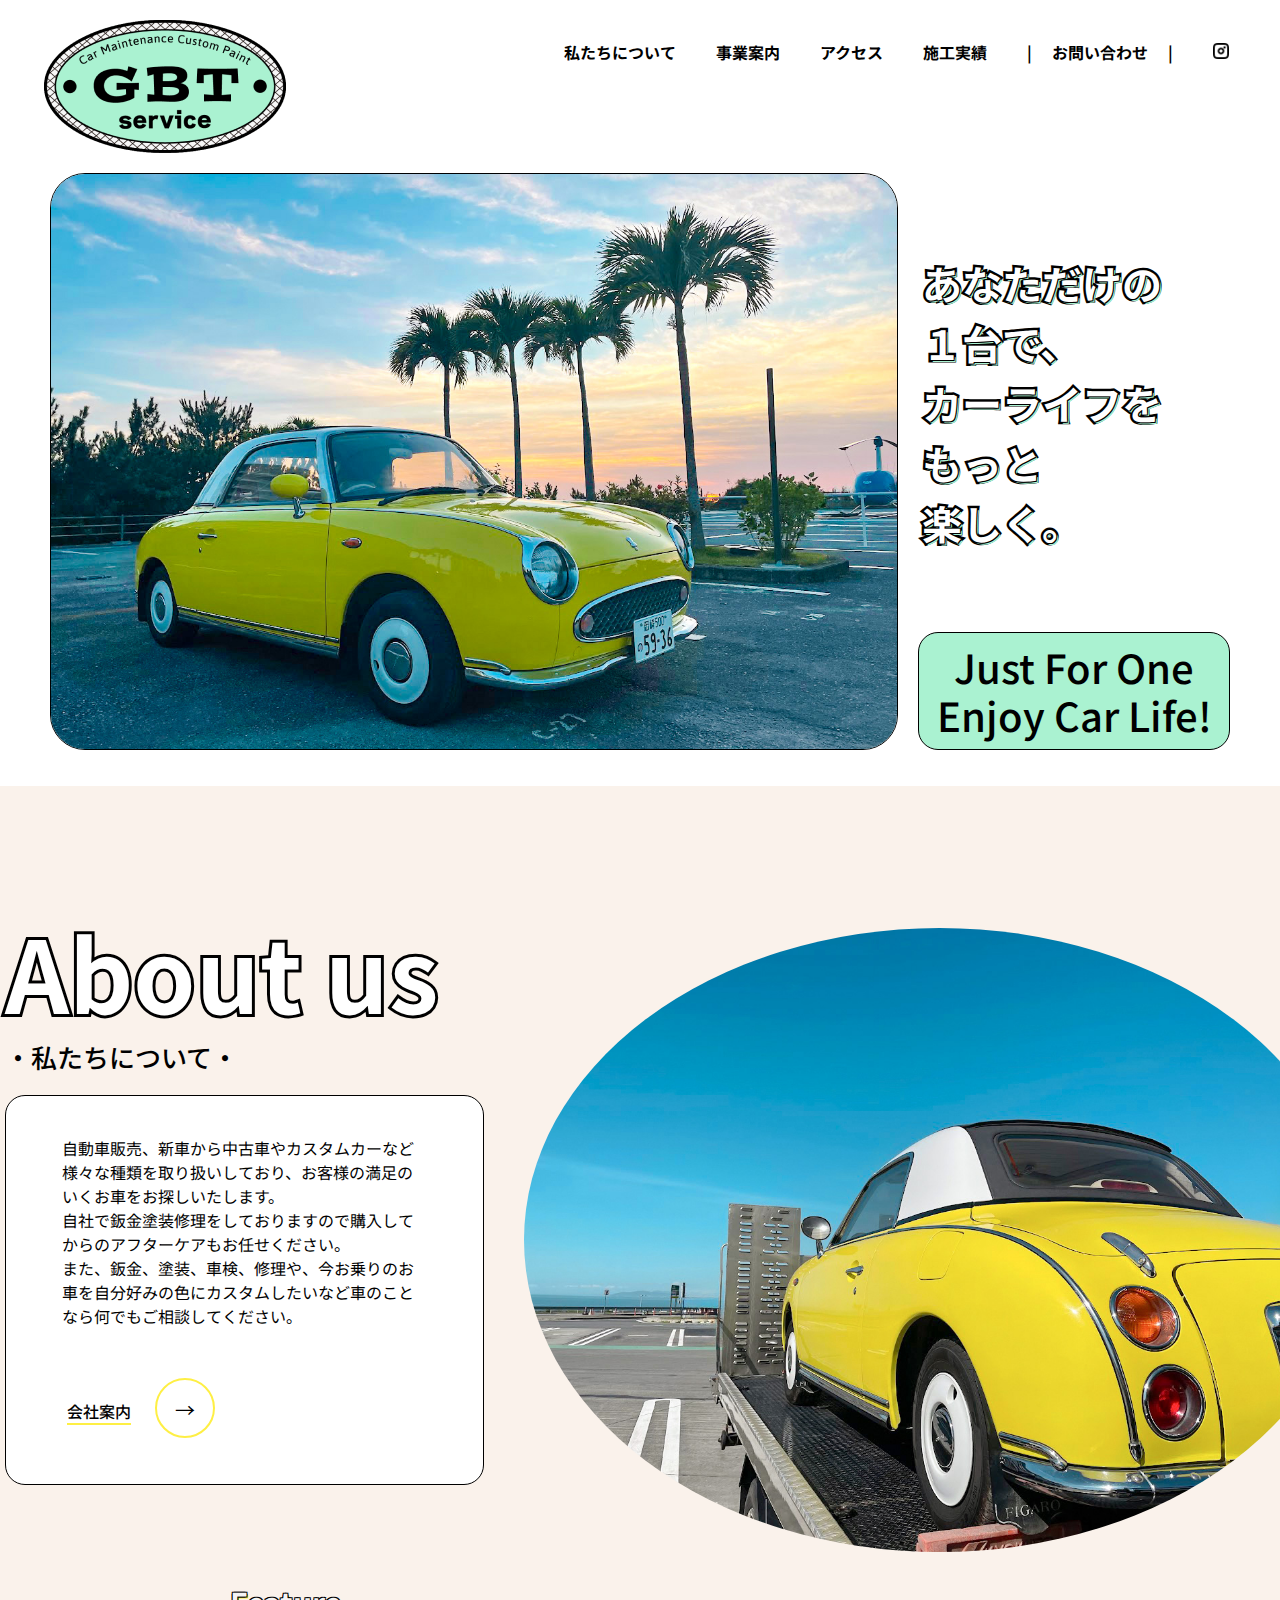
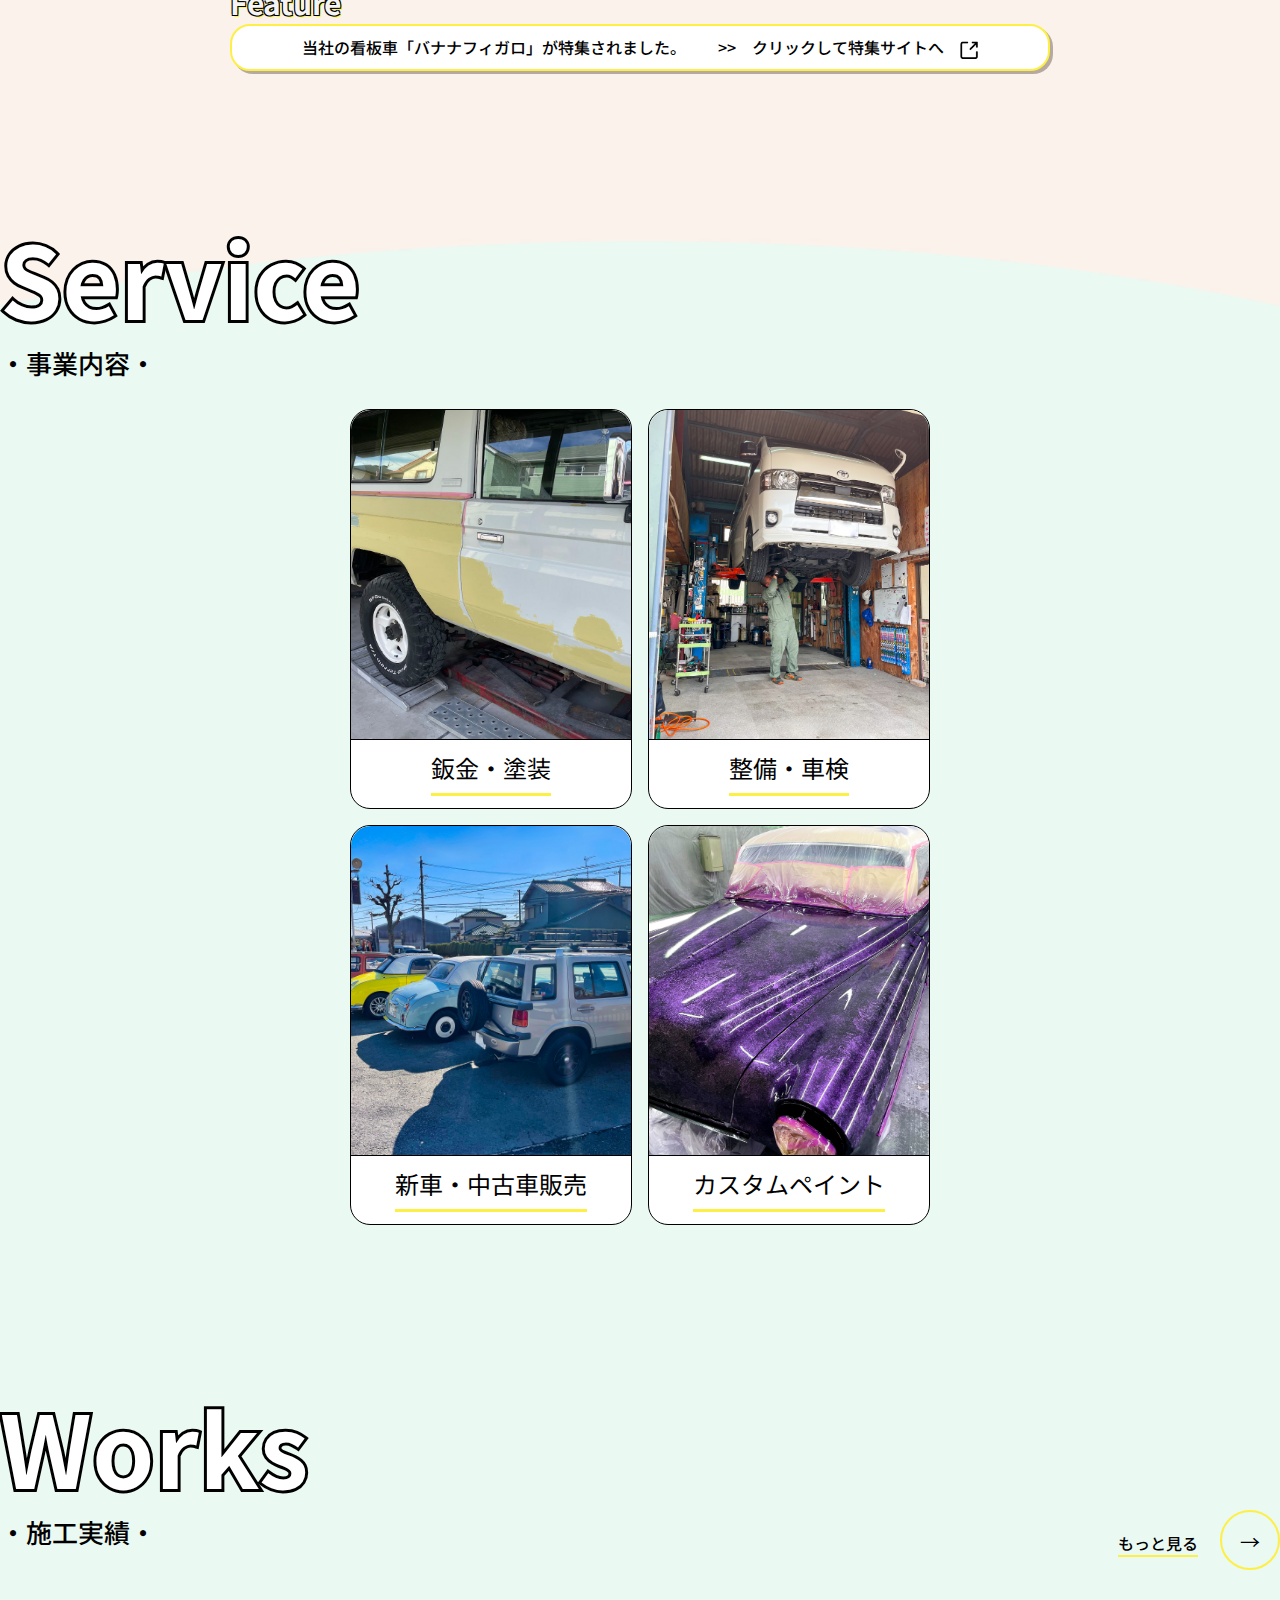
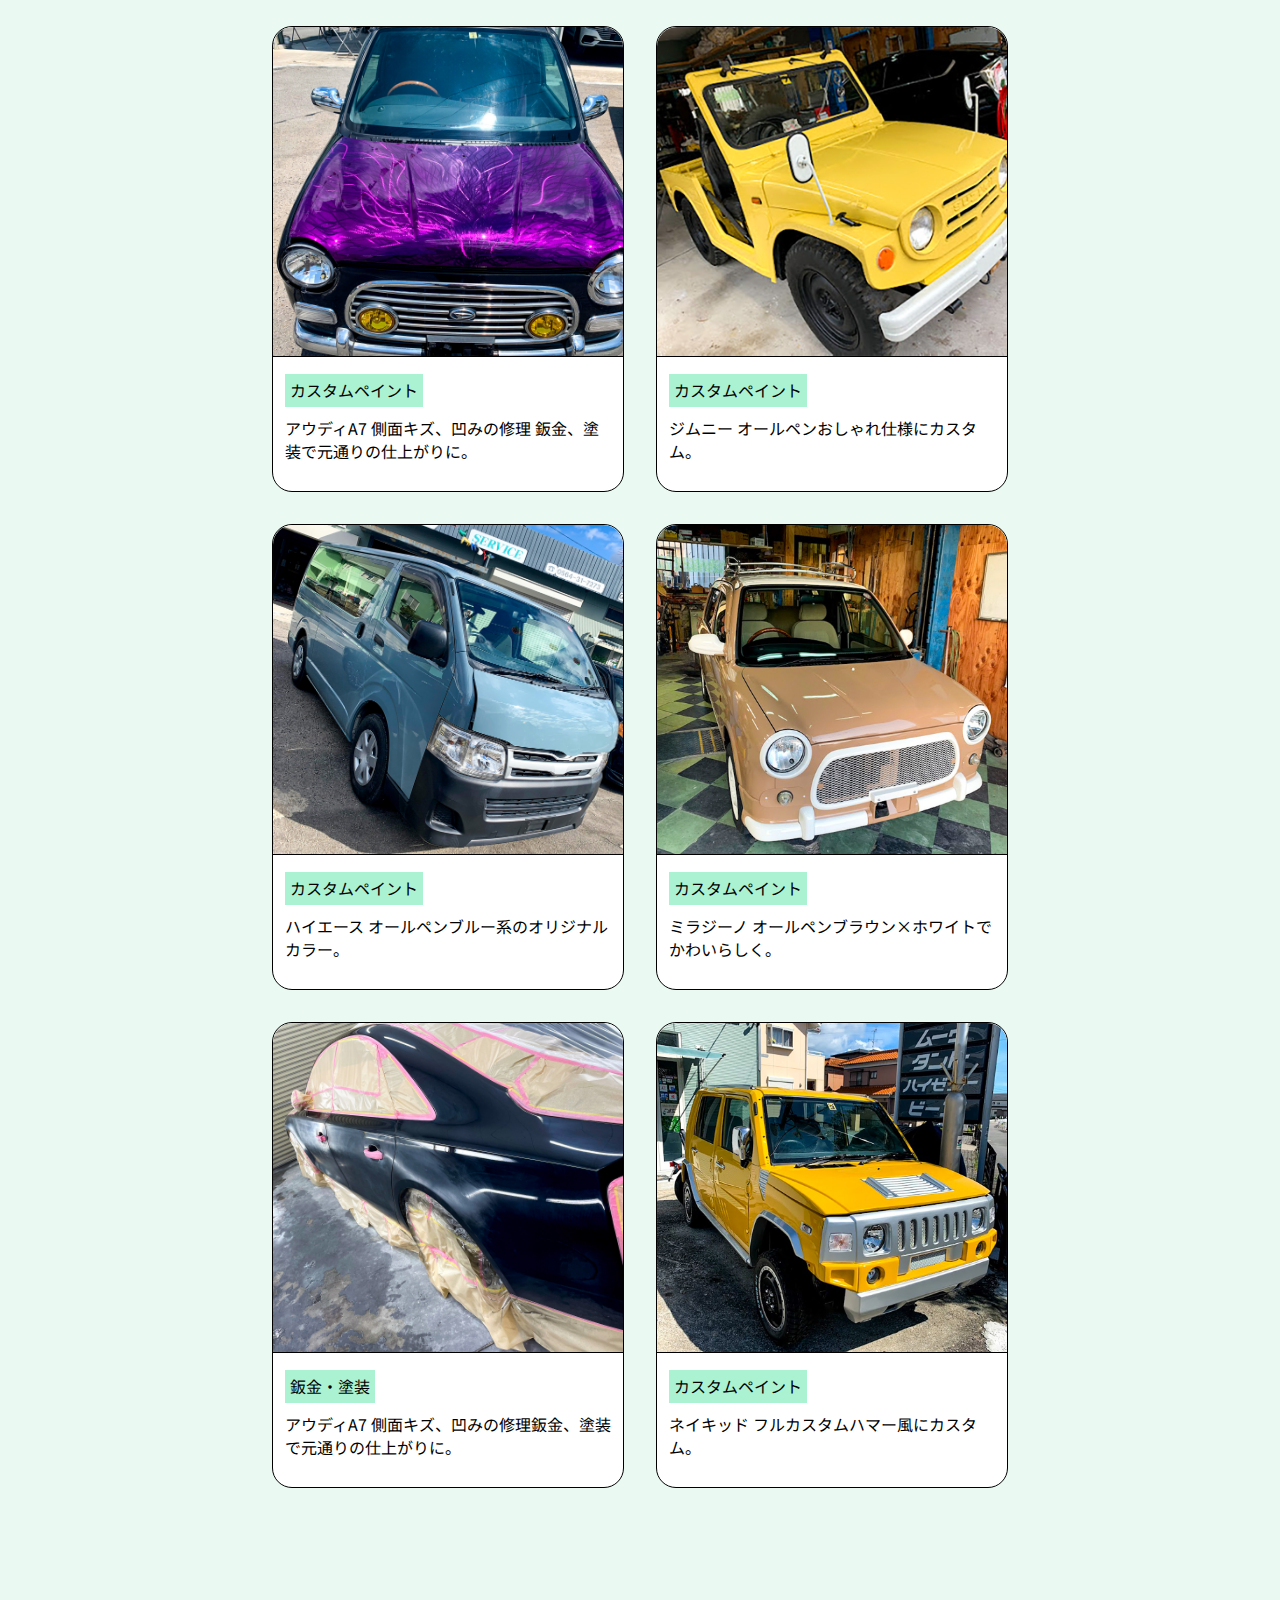
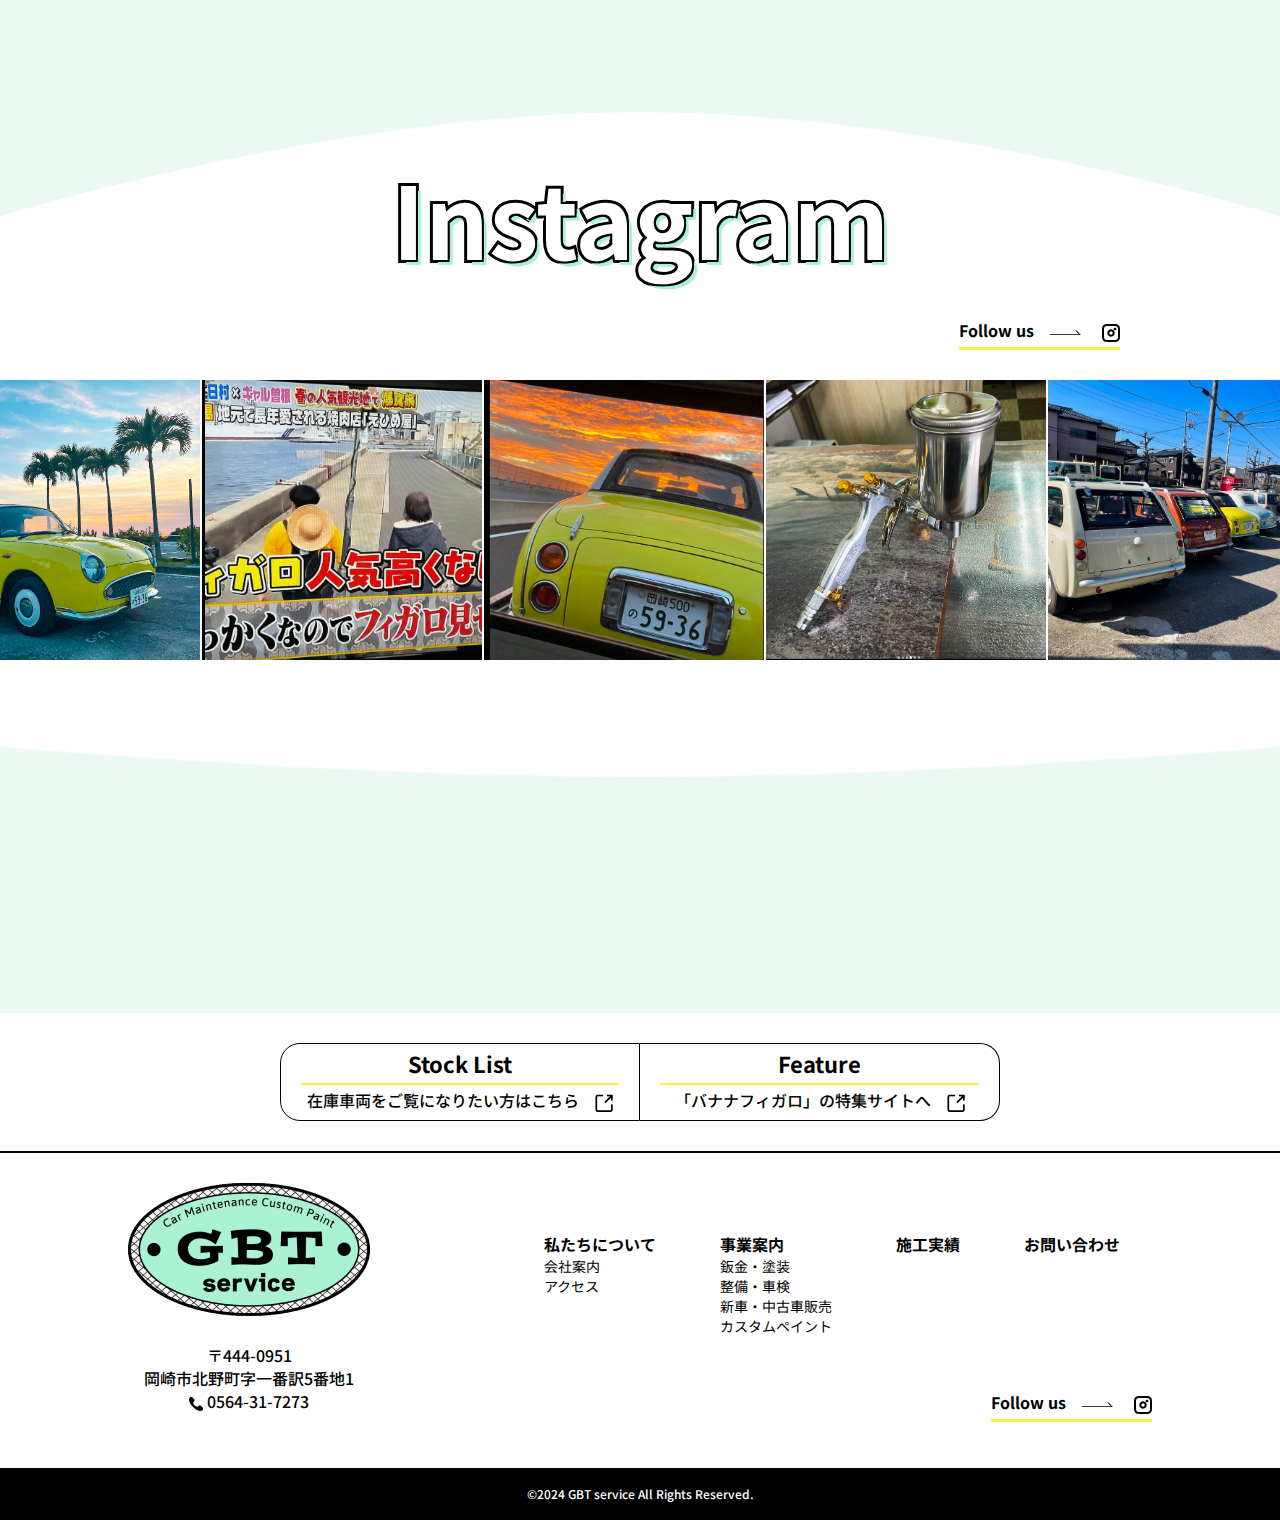
==== index.html @ b5733d59 "画面幅1024px以上のレスポンシブまで" ====
<!doctype html>
<html lang="ja">
  <head>
    <meta charset="UTF-8" />
    <link rel="icon" type="image/svg+xml" href="/vite.svg" />
    <meta name="viewport" content="width=device-width, initial-scale=1.0" />
    <title>GBTservice</title>
    <link rel="preconnect" href="https://fonts.googleapis.com">
    <link rel="preconnect" href="https://fonts.gstatic.com" crossorigin>
    <link href="https://fonts.googleapis.com/css2?family=Noto+Sans+JP:wght@100..900&display=swap" rel="stylesheet">
    <script type="module" crossorigin src="/assets/main-6jXoKbHr.js"></script>
    <link rel="modulepreload" crossorigin href="/assets/ress-B710VfZE.js">
    <link rel="stylesheet" crossorigin href="/assets/ress-gsqGC3qQ.css">
    <link rel="stylesheet" crossorigin href="/assets/main-CZXpZI8S.css">
  </head>
  <body>
    <div id="app"></div>
  </body>
</html>
---- assets/ress-gsqGC3qQ.css ----
html{box-sizing:border-box;-webkit-text-size-adjust:100%;word-break:normal;-moz-tab-size:4;tab-size:4}*,:before,:after{background-repeat:no-repeat;box-sizing:inherit}:before,:after{text-decoration:inherit;vertical-align:inherit}*{padding:0;margin:0}hr{overflow:visible;height:0;color:inherit}details,main{display:block}summary{display:list-item}small{font-size:80%}[hidden]{display:none}abbr[title]{border-bottom:none;text-decoration:underline;text-decoration:underline dotted}a{background-color:transparent}a:active,a:hover{outline-width:0}code,kbd,pre,samp{font-family:monospace,monospace}pre{font-size:1em}b,strong{font-weight:bolder}sub,sup{font-size:75%;line-height:0;position:relative;vertical-align:baseline}sub{bottom:-.25em}sup{top:-.5em}table{border-color:inherit;text-indent:0}iframe{border-style:none}input{border-radius:0}[type=number]::-webkit-inner-spin-button,[type=number]::-webkit-outer-spin-button{height:auto}[type=search]{-webkit-appearance:textfield;outline-offset:-2px}[type=search]::-webkit-search-decoration{-webkit-appearance:none}textarea{overflow:auto;resize:vertical}button,input,optgroup,select,textarea{font:inherit}optgroup{font-weight:700}button{overflow:visible}button,select{text-transform:none}button,[type=button],[type=reset],[type=submit],[role=button]{cursor:pointer}button::-moz-focus-inner,[type=button]::-moz-focus-inner,[type=reset]::-moz-focus-inner,[type=submit]::-moz-focus-inner{border-style:none;padding:0}button:-moz-focusring,[type=button]::-moz-focus-inner,[type=reset]::-moz-focus-inner,[type=submit]::-moz-focus-inner{outline:1px dotted ButtonText}button,html [type=button],[type=reset],[type=submit]{-webkit-appearance:button}button,input,select,textarea{background-color:transparent;border-style:none}a:focus,button:focus,input:focus,select:focus,textarea:focus{outline-width:0}select{-moz-appearance:none;-webkit-appearance:none}select::-ms-expand{display:none}select::-ms-value{color:currentColor}legend{border:0;color:inherit;display:table;white-space:normal;max-width:100%}::-webkit-file-upload-button{-webkit-appearance:button;color:inherit;font:inherit}[disabled]{cursor:default}img{border-style:none}progress{vertical-align:baseline}[aria-busy=true]{cursor:progress}[aria-controls]{cursor:pointer}[aria-disabled=true]{cursor:default}
---- assets/main-CZXpZI8S.css ----
html{font-family:Noto Sans JP,sans-serif;font-size:62.5%;font-weight:400}body,ul{list-style:none}a{text-decoration:none;color:inherit}header{display:flex;justify-content:space-between;height:173px;padding:20px 4% 20px 44px}@media screen and (max-width: 1024px){header{height:133px;padding:20px 25px}}@media screen and (max-width: 768px){header{height:82px;padding:20px 18px 10px;align-items:center}}header .logo{width:242px;height:133px}@media screen and (max-width: 1024px){header .logo{width:170px;height:93px}}@media screen and (max-width: 768px){header .logo{width:96px;height:52px}}header nav{display:flex;font-weight:700;font-size:1.6rem;padding-top:20px}@media screen and (max-width: 1024px){header nav{display:none}}header nav li{padding-right:40px}header nav li a img{width:16px;height:16px}header nav li a:hover{border-bottom:3px solid #FEEF44}header nav .list-contact:before{content:"|";padding-right:20px}header nav .list-contact:after{content:"|";padding-left:20px}header nav .insta{padding-right:0}header .hamburger{display:none}@media screen and (max-width: 1024px){header .hamburger{display:block}header .hamburger img{width:48px;height:48px}}.main-visual{display:flex;justify-content:center;padding:0 4.8% 36px}@media screen and (max-width: 1440px){.main-visual{padding:0 16px 36px}}@media screen and (max-width: 1024px){.main-visual{display:block;padding:0 16px}}@media screen and (max-width: 768px){.main-visual{padding:0 5px 8px}}.main-visual img{width:954px;height:577px;-o-object-fit:cover;object-fit:cover;max-width:68%;border:1px solid #000;border-radius:35px}@media screen and (max-width: 1440px){.main-visual img{-o-object-position:20% 50%;object-position:20% 50%}}@media screen and (max-width: 1024px){.main-visual img{display:inline;min-width:100%;margin:0 auto}}@media screen and (max-width: 768px){.main-visual img{margin:0 auto}}.main-visual div{display:flex;flex-direction:column;justify-content:space-between;min-width:332px}@media screen and (max-width: 1024px){.main-visual div{display:block}}.main-visual div .text-container{position:relative;display:inline-block;padding:80px 0 20px 24px;font-size:4rem;font-weight:700;line-height:60px;color:#fff;text-shadow:1px 1px 0 #000,-1px 1px 0 #000,-1px -1px 0 #000,1px -1px 0 #000,2px 2px 0 #AAF2D1}.main-visual div .text-container:before{content:attr(data-text);position:absolute;top:0;left:0;white-space:pre-wrap;z-index:-1;color:transparent;-webkit-text-stroke:5px #000;font-size:inherit;font-weight:inherit;line-height:inherit;padding:inherit}.main-visual div .text-container span:after{content:"\a";white-space:pre}@media screen and (max-width: 1024px){.main-visual div .text-container span:after{content:"";white-space:none}}@media screen and (max-width: 1024px){.main-visual div .text-container{display:none}}@media screen and (max-width: 768px){.main-visual div .text-container{padding:8px 0 14px 8px;font-size:2.4rem;line-height:32px}}.main-visual div .text-container-tablet{display:none}@media screen and (max-width: 1024px){.main-visual div .text-container-tablet{display:block;font-size:4rem;line-height:54px;padding-bottom:27px;color:#fff;-webkit-text-stroke:4px #000;paint-order:stroke fill}}.main-visual div p{font-size:4rem;font-weight:500;line-height:48px;border:solid 1px #000;border-radius:35px;background-color:#aaf2d1;text-align:center;margin-left:20px;padding:10px}@media screen and (max-width: 1440px){.main-visual div p{border-radius:20px}}@media screen and (max-width: 1024px){.main-visual div p{width:480px;height:50px;margin:0 0 0 auto;padding:0;font-size:3.2rem;line-height:46px;border-radius:8px;position:relative;z-index:1}}@media screen and (max-width: 768px){.main-visual div p{width:262px;height:32px;font-size:1.8rem;line-height:26px}}.main-visual div p span:after{content:"\a";white-space:pre}@media screen and (max-width: 1024px){.main-visual div p span:after{content:"";white-space:none}}.bgc-beige{overflow:hidden}@media screen and (max-width: 1024px){.bgc-beige{margin-top:-22px}}.about-us{width:1168px;margin:0 auto}@media screen and (max-width: 1440px){.about-us{width:100%}}.about-us .about-us-container{display:flex;padding:142px 0 29px}@media screen and (max-width: 1024px){.about-us .about-us-container{padding:119px 32px 29px}}.about-us .about-us-container div{padding-right:40px;padding-left:5px}@media screen and (max-width: 1024px){.about-us .about-us-container div{padding-right:0}}.about-us .about-us-container div .section-title{padding-bottom:24px}@media screen and (max-width: 1024px){.about-us .about-us-container div .section-title{padding-bottom:8px;font-size:7rem;line-height:70px;text-shadow:1px 1px 0 #000,-1px 1px 0 #000,-1px -1px 0 #000,1px -1px 0 #000}}@media screen and (max-width: 768px){.about-us .about-us-container div .section-title{font-size:4rem;line-height:40px}}.about-us .about-us-container div .section-subtitle{padding-bottom:20px}@media screen and (max-width: 1024px){.about-us .about-us-container div .section-subtitle{font-size:20px;line-height:28px}}.about-us .about-us-container div .about-us-text{width:479px;height:390px;font-size:1.6rem;line-height:24px;background-color:#fff;padding:40px 56px 36px;border:1px solid #000;border-radius:20px}@media screen and (max-width: 1024px){.about-us .about-us-container div .about-us-text{background-color:#faf2eb;border:none;width:100%;height:auto;padding:20px 0}}.about-us .about-us-container div .about-us-text p{padding-bottom:50px}@media screen and (max-width: 1024px){.about-us .about-us-container div .about-us-text p{padding-bottom:20px}}@media screen and (max-width: 1024px){.about-us .about-us-container div .about-us-text .about-us-link-container{text-align:right}}.about-us .about-us-container div .about-us-text .about-us-link-container .about-us-link{display:inline-block}.about-us .about-us-container div .about-us-text .about-us-link-container .about-us-link .text{display:inline-block;font-weight:500;line-height:23px;text-align:center;box-shadow:0 2px #feef44;margin-right:20px;padding:22px 0 0}.about-us .about-us-container div .about-us-text .about-us-link-container .about-us-link .arrow{display:inline-block;width:60px;height:60px;border-radius:50%;border:2px solid #FEEF44;text-align:center;line-height:60px;font-size:2rem}.about-us .about-us-container div .about-us-text .about-us-link-container .about-us-link:hover .text{text-shadow:2px 2px #FEEF44;border-bottom:1px solid #000;transition:all .3s ease-out}.about-us .about-us-container div .about-us-text .about-us-link-container .about-us-link:hover .arrow{background-color:#feef44;border:1px solid #000;transition:all .3s ease-out}.about-us .about-us-container .about-us-img-pc{width:994px;height:624px;border-radius:50%}@media screen and (max-width: 1024px){.about-us .about-us-container .about-us-img-pc{display:none}}.about-us .about-us-container .about-us-img-tab{display:none}@media screen and (max-width: 1024px){.about-us .about-us-container .about-us-img-tab{display:block;width:684px;height:420px;border:1px solid #000;border-radius:50%;margin-left:30%;margin-top:-100px}}.about-us .feature{width:57%;margin:0 auto;min-width:820px;padding-bottom:115px}@media screen and (max-width: 1024px){.about-us .feature{min-width:680px}}.about-us .feature .feature-title{font-size:30px;font-weight:700;line-height:43px;color:#f4f4f4;text-shadow:1px 1px 0 #000,-1px 1px 0 #000,-1px -1px 0 #000,1px -1px 0 #000,1.8px 1.8px 0 #FEEF44}.about-us .feature .feature-link{display:block;font-size:1.6rem;font-weight:500;line-height:23px;text-align:center;background-color:#fff;border:2px solid #FEEF44;border-radius:20px;box-shadow:3px 3px #b6aaa0;padding:10px 0}.about-us .feature .feature-link:hover{border:1px solid #000;background-color:#feef44;box-shadow:none;transition:all .3s ease-out}@media screen and (max-width: 1024px){.about-us .feature .feature-link{font-size:1.4rem;border-radius:8px}}.about-us .feature .feature-link span:before{content:">>";margin-right:16px;margin-left:32px;height:30px}.about-us .feature .feature-link span:after{content:"";display:inline-block;width:18px;height:18px;background-image:url([data-uri]);background-size:contain;vertical-align:middle;margin-left:16px}.service-bg-top{background-image:url(/assets/top-service-high1440-BfckPVIs.jpg);background-position:center;background-size:cover;width:100%;height:218px}@media screen and (max-width: 1440px){.service-bg-top{background-image:url(/assets/top-service-high1024-v9BHl-6w.jpg)}}.service{margin-top:-160px;width:1168px;margin-left:auto;margin-right:auto}@media screen and (max-width: 1440px){.service{width:100%;margin-top:-170px}}.service .service-container .section-subtitle{padding-bottom:20px}.service .card-container{display:flex;justify-content:center;align-items:center}@media screen and (max-width: 1440px){.service .card-container{flex-wrap:wrap;width:660px;margin:0 auto}}@media screen and (max-width: 1024px){.service .card-container{width:100%}}.service .card-container figure{width:280px;height:400px;border-radius:20px;border:1px solid #000;margin:8px;background-color:#fff;text-align:center}@media screen and (max-width: 1440px){.service .card-container figure{flex:0 0 282px}}@media screen and (max-width: 1024px){.service .card-container figure{width:172px;height:210px;border-radius:8px;flex:0 0 174px}}.service .card-container figure:hover{background-color:#feef44;transition:all .3s ease-out}.service .card-container figure img{-o-object-fit:cover;object-fit:cover;width:100%;height:330px;border-radius:20px 20px 0 0;border-bottom:1px solid #000}@media screen and (max-width: 1024px){.service .card-container figure img{height:173px;border-radius:8px 8px 0 0}}.service .card-container figure figcaption{display:inline-block;font-size:2.4rem;font-weight:400;line-height:50px;border-bottom:3px solid #FEEF44;margin:auto}@media screen and (max-width: 1024px){.service .card-container figure figcaption{font-size:1.4rem;font-weight:500;line-height:20px;border-bottom:1.5px solid #FEEF44}}.works{background-color:#eaf9f2;width:1168px;margin:0 auto}@media screen and (max-width: 1440px){.works{width:100%}}.works .flex-container{display:flex;justify-content:space-between}.works .flex-container .section-title-container .section-title{padding-bottom:24px}@media screen and (max-width: 1024px){.works .flex-container .section-title-container .section-title{text-shadow:1px 1px 0 #000,-1px 1px 0 #000,-1px -1px 0 #000,1px -1px 0 #000}}.works .flex-container .section-title-container .section-subtitle{padding-bottom:20px}.works .flex-container .works-link-container{margin-top:auto}.works .flex-container .works-link-container .works-link{display:inline-block}.works .flex-container .works-link-container .works-link .text{display:inline-block;font-weight:500;font-size:1.6rem;line-height:23px;text-align:center;box-shadow:0 2px #feef44;margin-right:20px;padding:22px 0 0}.works .flex-container .works-link-container .works-link .arrow{display:inline-block;width:60px;height:60px;border-radius:50%;border:2px solid #FEEF44;text-align:center;line-height:60px;font-size:2rem}.works .flex-container .works-link-container .works-link:hover .text{text-shadow:2px 2px #FEEF44;border-bottom:1px solid #000;transition:all .3s ease-out}.works .flex-container .works-link-container .works-link:hover .arrow{background-color:#feef44;border:1px solid #000;transition:all .3s ease-out}.works .card-container{display:flex;flex-wrap:wrap;justify-content:center;padding-top:40px;max-width:1440px;margin:0 auto}@media screen and (max-width: 1440px){.works .card-container{flex-wrap:wrap;width:880px}}@media screen and (max-width: 1024px){.works .card-container{flex-direction:row;flex-wrap:wrap;justify-content:flex-start;max-width:640px;width:90%;height:auto}}.works .card-container figure{width:350px;height:466px;border-radius:20px;border:1px solid #000;margin:16px;background-color:#fff}@media screen and (max-width: 1440px){.works .card-container figure{flex:0 0 352px}}.works .card-container figure:hover{background-color:#feef44;transition:all .3s ease-out}.works .card-container figure img{-o-object-fit:cover;object-fit:cover;width:100%;height:330px;border-radius:20px 20px 0 0;border-bottom:1px solid #000}.works .card-container figure figcaption{padding:14px 12px}.works .card-container figure figcaption .card-title{display:inline-block;background-color:#aaf2d1;font-size:1.6rem;line-height:23px;padding:5px;margin-bottom:10px}.works .card-container figure figcaption .card-text{font-size:1.6rem;line-height:23px}.insta-bg-top{background-image:url(/assets/top-insta-high1440-l65jKqi-.png);background-position:center;background-size:cover;width:100%;height:200px}@media screen and (max-width: 1024px){.insta-bg-top{background-image:url(../../public/top-insta-top1024.png)}}.insta-bg-bottom{background-image:url(/assets/top-insta-bottom1440-CUfkIAa5.png);background-position:center;background-size:cover;width:100%;height:180px}.instagram{margin-top:-100px;margin-left:auto;margin-right:auto;max-width:1440px;overflow:hidden}.instagram .section-title{text-shadow:2px 2px 0 #000,-2px 2px 0 #000,-2px -2px 0 #000,2px -2px 0 #000,5px 5px 0 #AAF2D1;text-align:center}.instagram .instagram-link-container{display:flex;justify-content:flex-end;margin:30px 160px 30px 0}.instagram .instagram-link-container .instagram-link{display:inline-block;padding:5px 0;font-size:1.6rem;font-weight:700;line-height:23px;text-align:left;border-bottom:3px solid #FEEF44}.instagram .instagram-link-container .instagram-link:hover{border-bottom:1px solid #000;background-color:#feef44;border-radius:5px 5px 0 0;transition:all .3s ease-out}.instagram .instagram-link-container .instagram-link a span:before{content:"";display:inline-block;width:36px;height:5px;background-image:url([data-uri]);background-size:contain;vertical-align:middle;margin-left:16px}.instagram .instagram-link-container .instagram-link a span:after{content:"";display:inline-block;width:18px;height:18px;background-image:url([data-uri]);background-size:contain;vertical-align:middle;margin-left:16px}.instagram .insta-img-container{text-align:center;width:-webkit-max-content;width:-moz-max-content;width:max-content;overflow:hidden;margin-left:calc(50% - 720px)}@media screen and (max-width: 1024px){.instagram .insta-img-container{width:1024px}}.instagram .insta-img-container img{-o-object-fit:cover;object-fit:cover;width:280px;height:280px}footer .footer-high{padding:30px 0;border-bottom:2px solid #000}footer .footer-high-links{display:flex;justify-content:center;align-items:center}footer .footer-high-links li{background-color:#fff}footer .footer-high-links li a .list-title{font-size:2.2rem;font-weight:700;line-height:31px;text-align:center;border-bottom:2px solid #FEEF44;padding:4px 0;margin:0 20px}footer .footer-high-links li a .text{font-size:1.6rem;font-weight:500;line-height:23px;text-align:center;padding:4px 0}footer .footer-high-links li a .text:after{content:"";display:inline-block;width:18px;height:18px;background-image:url([data-uri]);background-size:contain;vertical-align:middle;margin-left:16px}footer .footer-high-links li:hover{border-bottom:1px solid #000;background-color:#feef44;transition:all .3s ease-out}footer .footer-high-links li:first-of-type{width:360px;height:78px;border-radius:20px 0 0 20px;border:1px solid #000}footer .footer-high-links li:last-of-type{width:360px;height:78px;border-radius:0 20px 20px 0;border:1px solid #000;border-left:none}footer .footer-low{display:flex;justify-content:space-between;padding:30px 10%}footer .footer-low .footer-flex-left address .address{font-style:normal;font-size:1.6rem;font-weight:500;line-height:23px;text-align:center;padding:25px 0}footer .footer-low .footer-flex-left address .address span:before{content:"";display:inline-block;width:14px;height:14px;background-image:url([data-uri]);background-size:contain;vertical-align:middle;margin-right:4px}footer .footer-low-links{display:flex;justify-content:space-around;width:50vw;padding:50px 0}footer .footer-low-links li a{font-size:1.6rem;font-weight:700;line-height:23px;padding:6px 0}footer .footer-low-links li ul .under-pages-links a{font-size:1.4rem;line-height:20px;font-weight:400}footer .footer-low .instagram-link-container{display:flex;justify-content:flex-end}footer .footer-low .instagram-link-container .instagram-link{display:inline-block;padding:5px 0;font-size:1.6rem;font-weight:700;line-height:23px;text-align:left;border-bottom:3px solid #FEEF44}footer .footer-low .instagram-link-container .instagram-link:hover{border-bottom:1px solid #000;background-color:#feef44;border-radius:5px 5px 0 0;transition:all .3s ease-out}footer .footer-low .instagram-link-container .instagram-link a span:before{content:"";display:inline-block;width:36px;height:5px;background-image:url([data-uri]);background-size:contain;vertical-align:middle;margin-left:16px}footer .footer-low .instagram-link-container .instagram-link a span:after{content:"";display:inline-block;width:18px;height:18px;background-image:url([data-uri]);background-size:contain;vertical-align:middle;margin-left:16px}footer .copyright{height:52px;font-size:12px;font-weight:500;line-height:52px;color:#fff;background-color:#000;text-align:center}.section-title{color:#fff;-webkit-text-stroke:6px #000;paint-order:stroke fill;font-size:10rem;font-weight:700;line-height:86px;padding-bottom:24px}@media screen and (max-width: 1024px){.section-title{-webkit-text-stroke:4px #000;font-size:7rem;line-height:70px}}.section-subtitle{font-size:2.6rem;font-weight:500;line-height:37px}@media screen and (max-width: 1024px){.section-subtitle{font-family:Noto Sans JP;font-size:2rem;line-height:28px}}.bgc-lightblue{background-color:#eaf9f2;padding-bottom:170px}.bgc-white{background-color:#fff}.bgc-beige{background-color:#faf2eb}
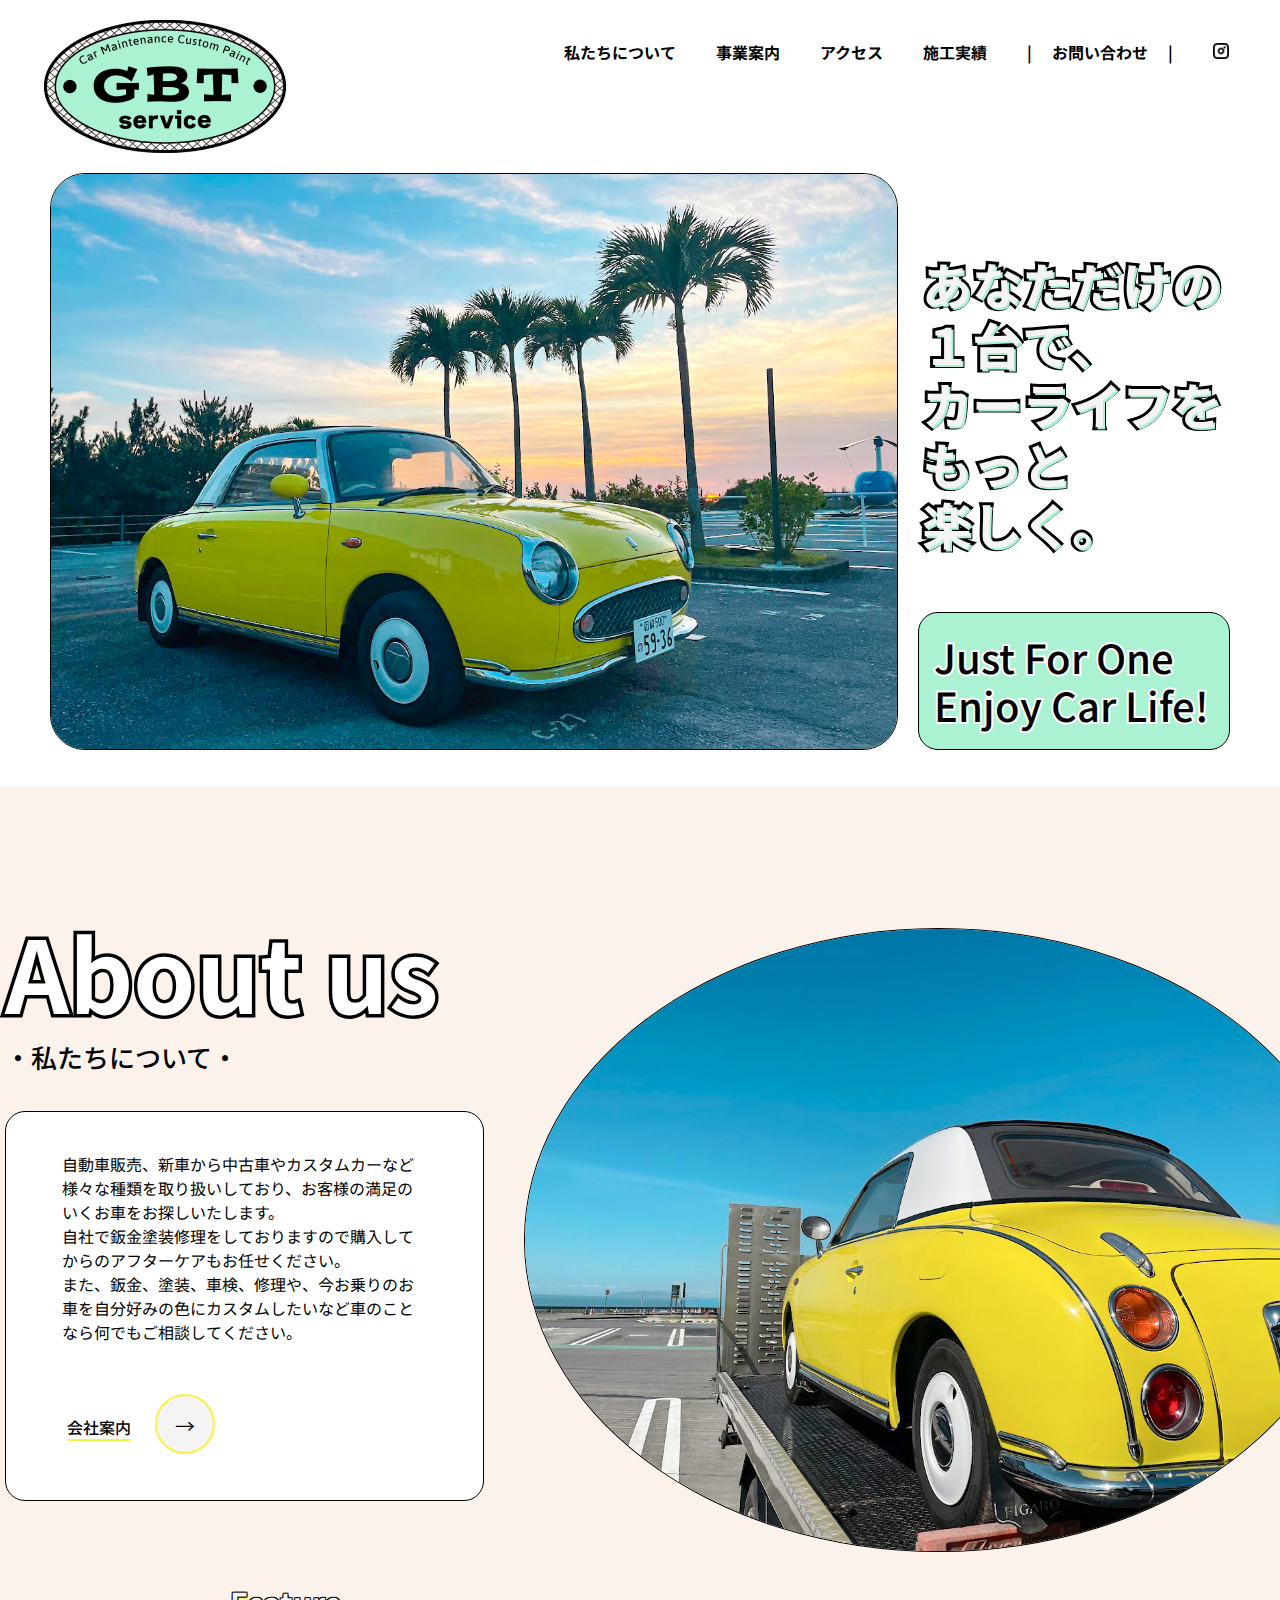
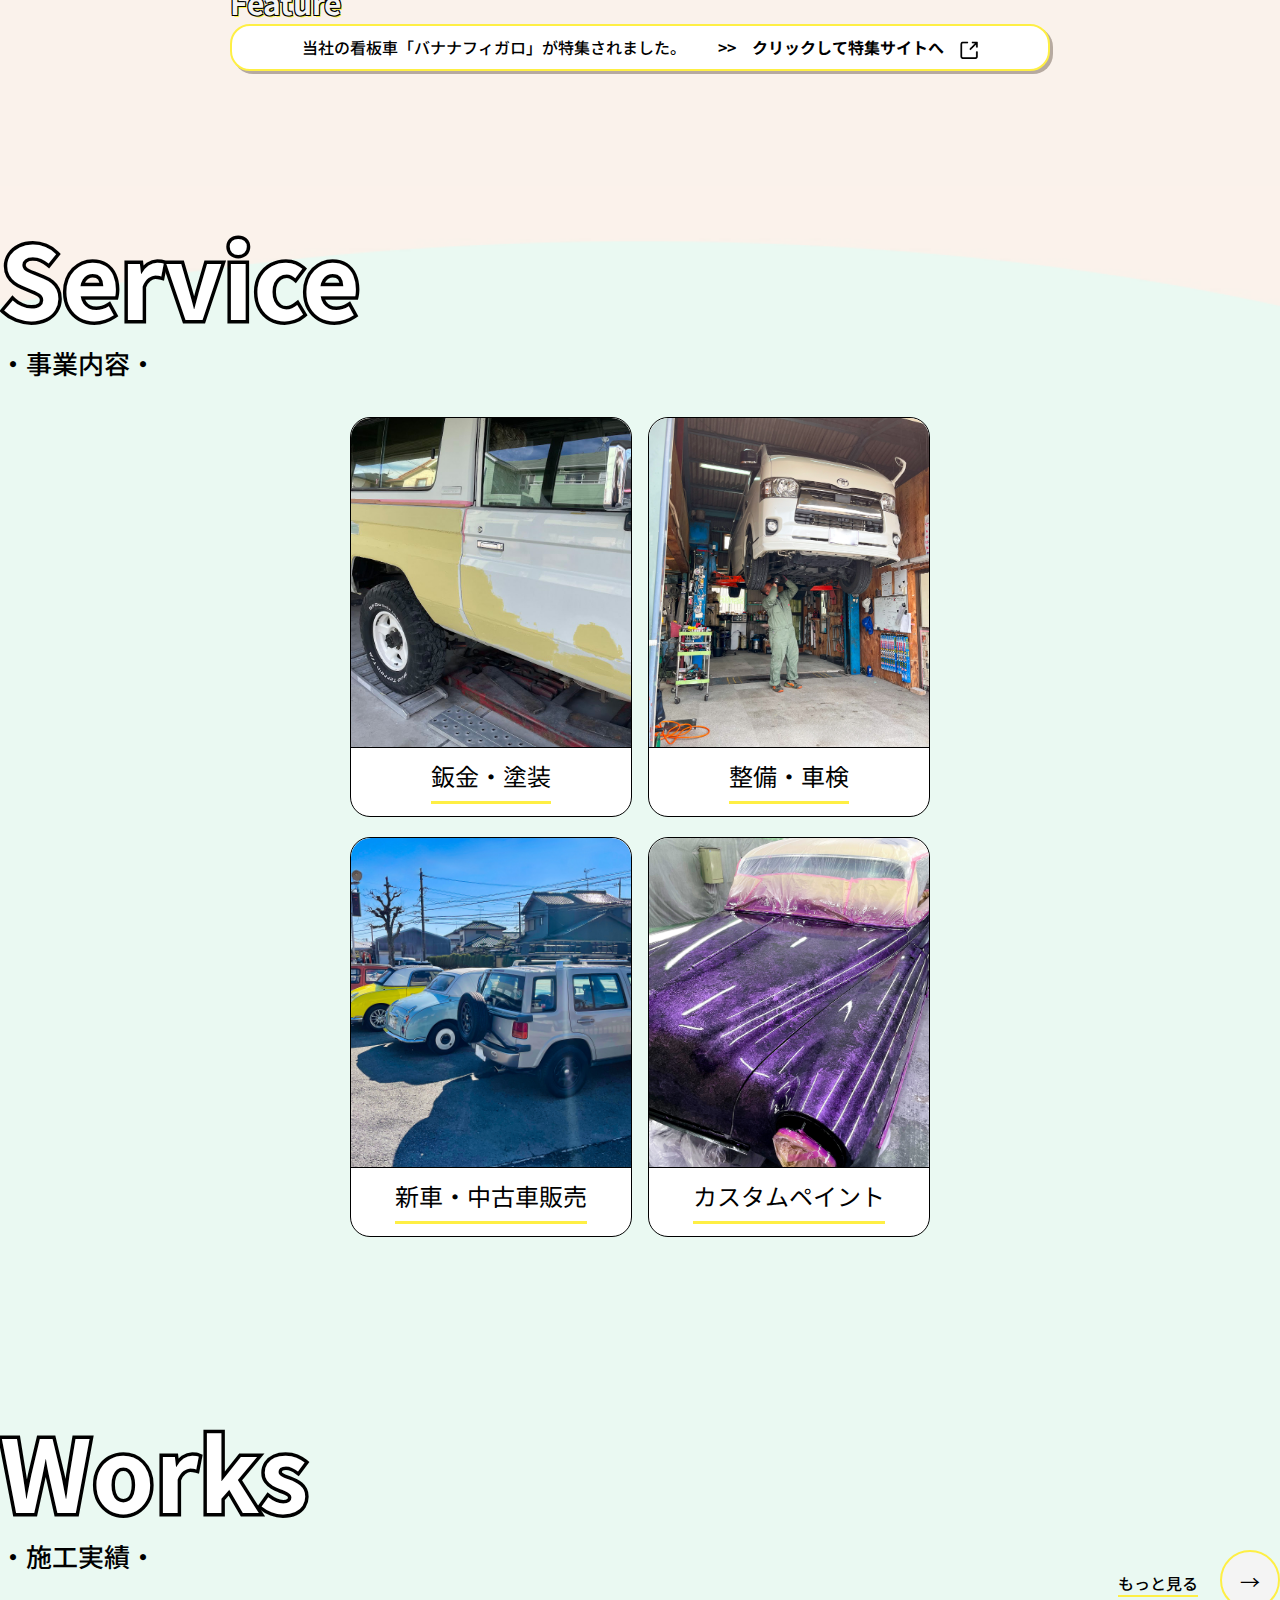
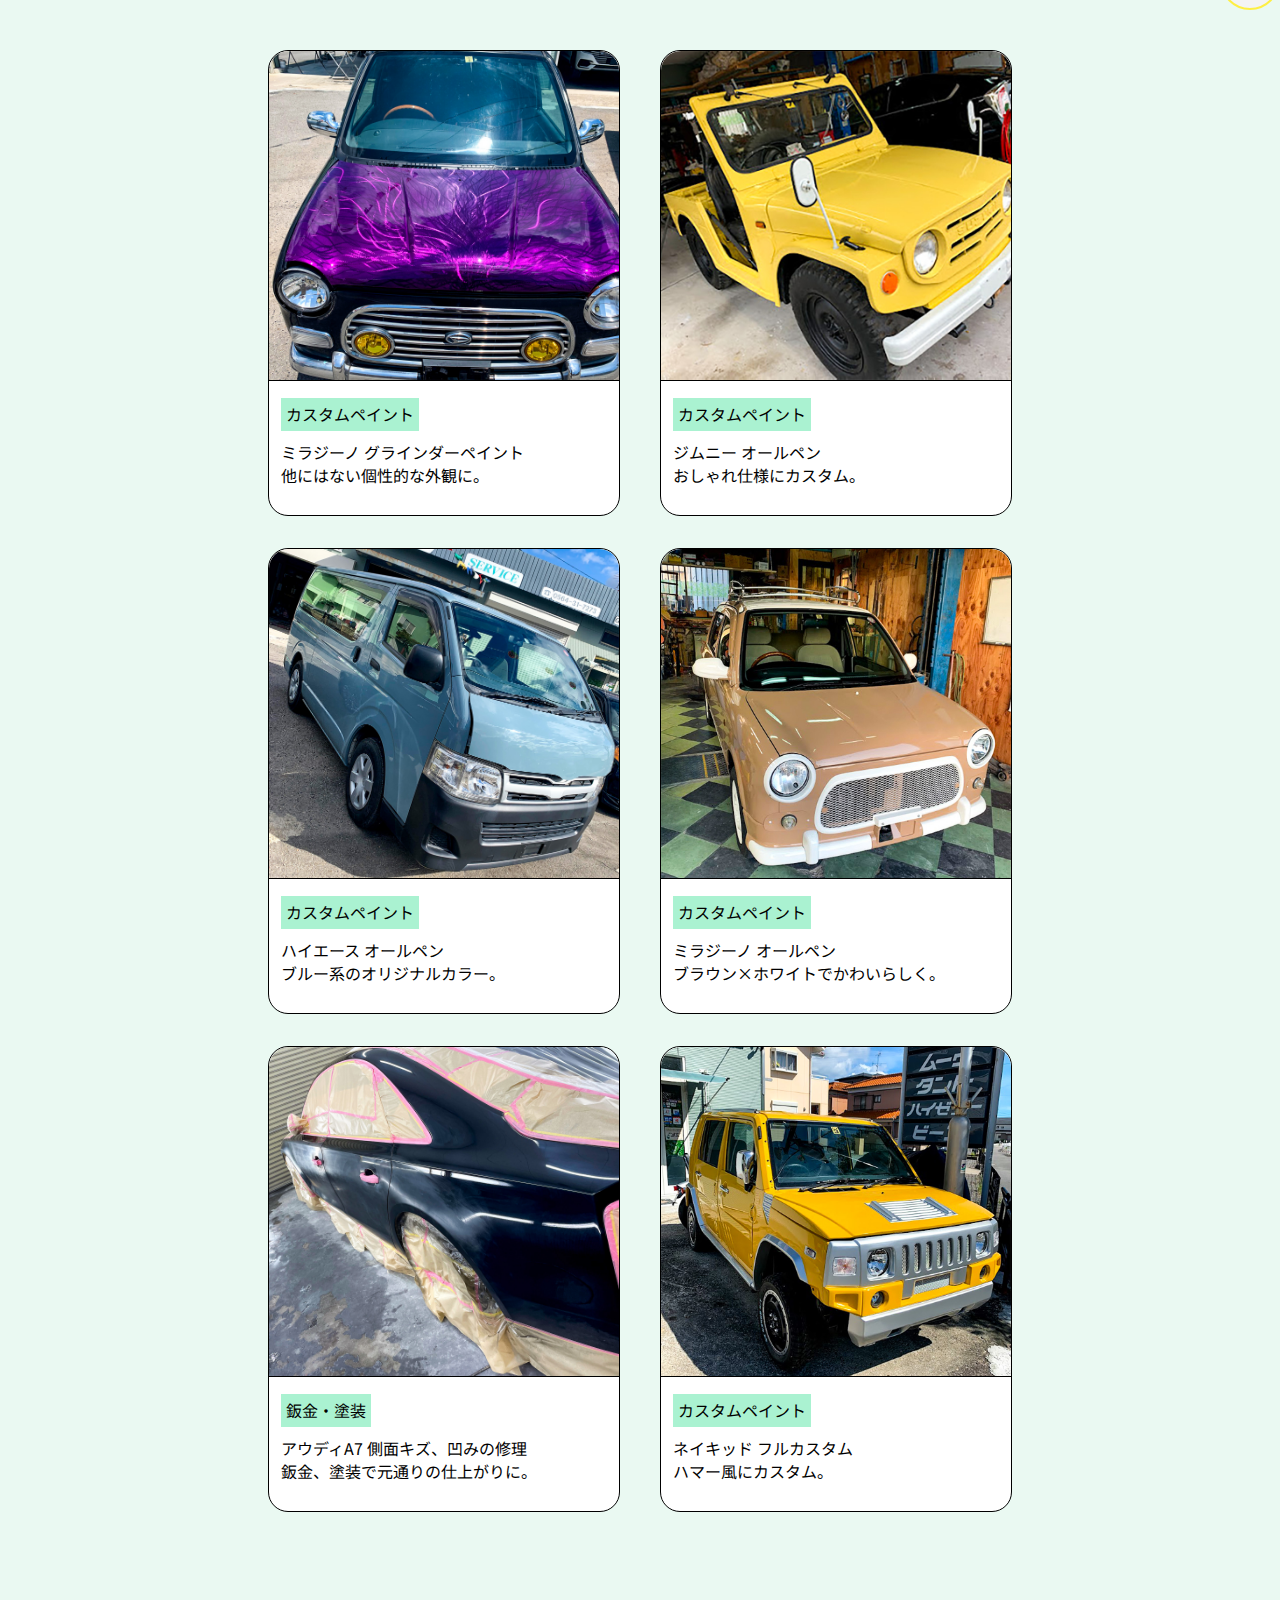
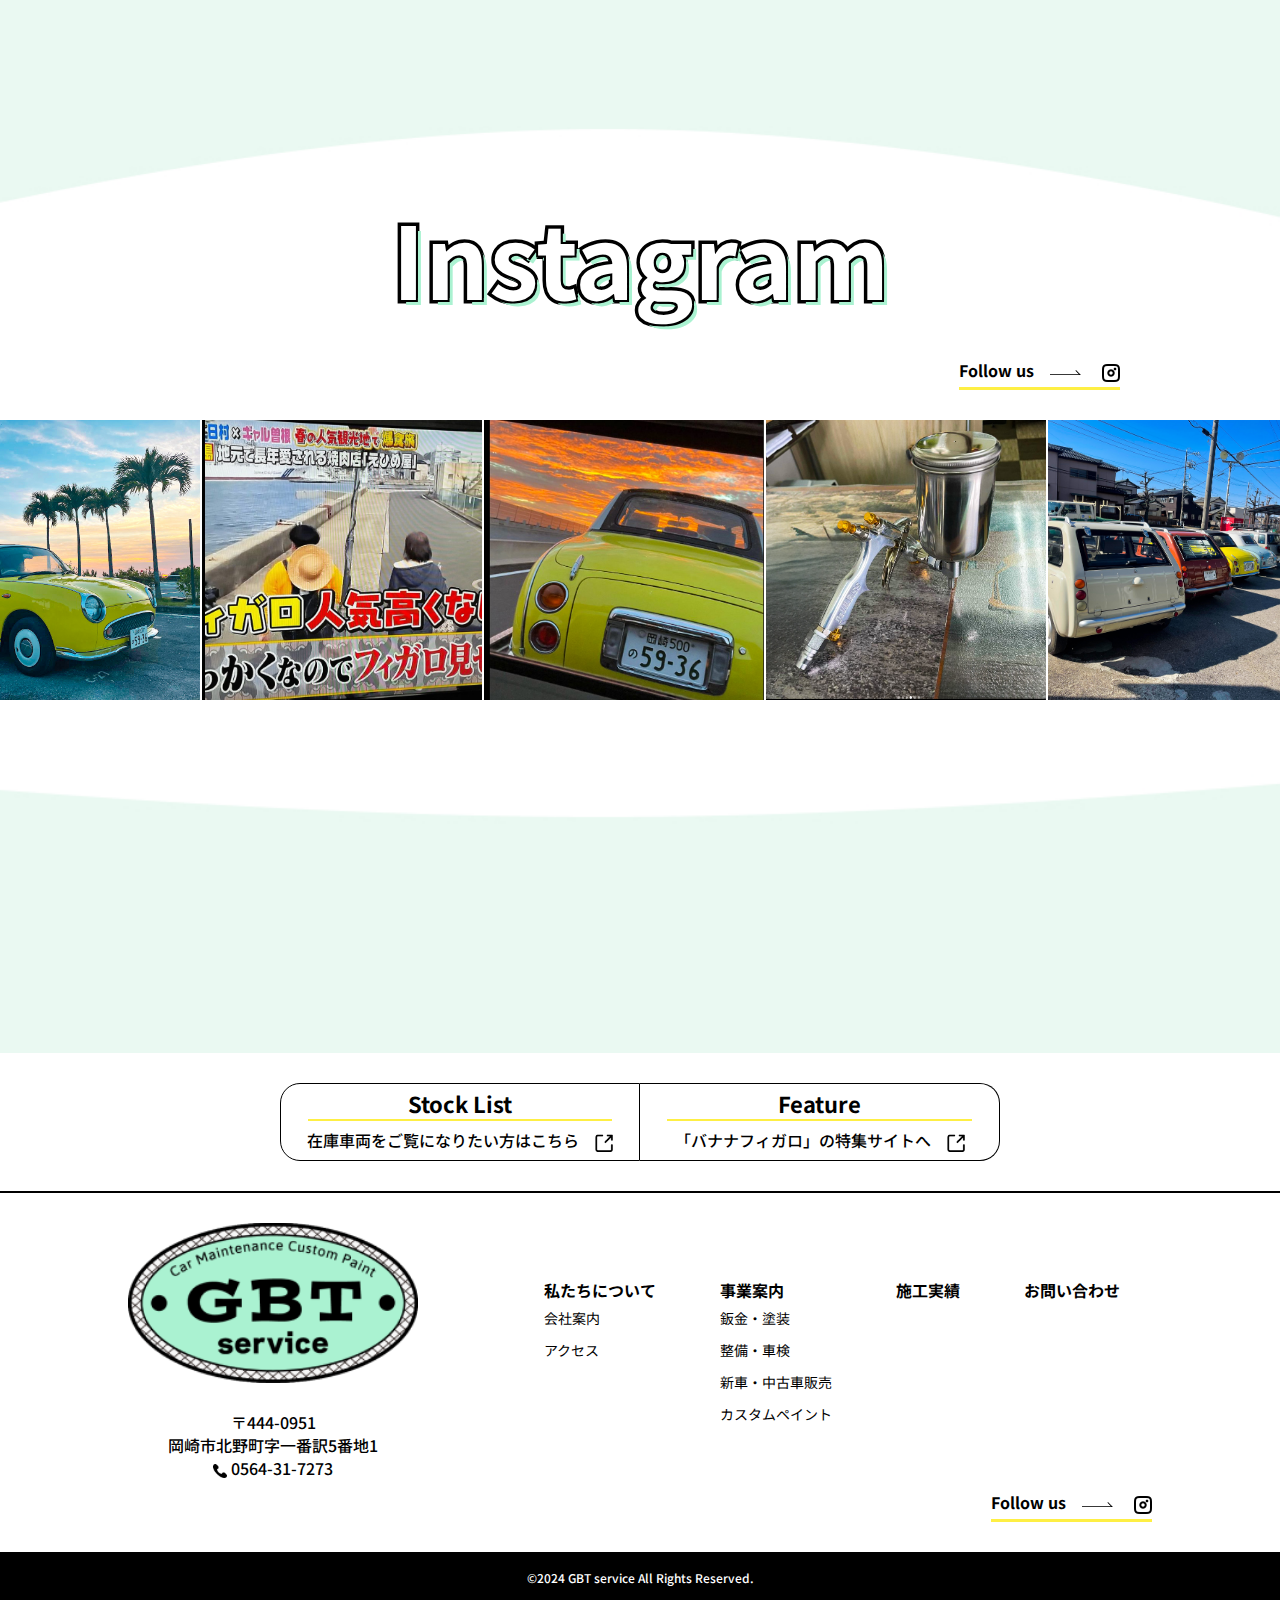
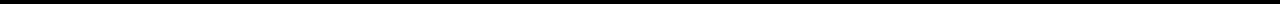
==== commit 13573490: "画面幅768px以上のレスポンシブまで" ====
--- a/index.html
+++ b/index.html
@@ -8,10 +8,10 @@
     <link rel="preconnect" href="https://fonts.googleapis.com">
     <link rel="preconnect" href="https://fonts.gstatic.com" crossorigin>
     <link href="https://fonts.googleapis.com/css2?family=Noto+Sans+JP:wght@100..900&display=swap" rel="stylesheet">
-    <script type="module" crossorigin src="/assets/main-6jXoKbHr.js"></script>
+    <script type="module" crossorigin src="/assets/main-ClOwwTO9.js"></script>
     <link rel="modulepreload" crossorigin href="/assets/ress-B710VfZE.js">
     <link rel="stylesheet" crossorigin href="/assets/ress-gsqGC3qQ.css">
-    <link rel="stylesheet" crossorigin href="/assets/main-CZXpZI8S.css">
+    <link rel="stylesheet" crossorigin href="/assets/main-B7Ci5mnf.css">
   </head>
   <body>
     <div id="app"></div>
--- a/assets/main-B7Ci5mnf.css
+++ b/assets/main-B7Ci5mnf.css
@@ -0,0 +1 @@
+html{font-family:Noto Sans JP,sans-serif;font-size:62.5%;font-weight:400}body,ul{list-style:none}a{text-decoration:none;color:inherit}header{display:flex;justify-content:space-between;height:173px;padding:20px 4% 20px 44px}@media screen and (max-width: 1024px){header{height:133px;padding:20px 25px}}@media screen and (max-width: 768px){header{height:82px;padding:20px 18px 10px;align-items:center}}header .logo{width:242px;height:133px}@media screen and (max-width: 1024px){header .logo{width:170px;height:93px}}@media screen and (max-width: 768px){header .logo{width:96px;height:52px}}header nav{display:flex;font-weight:700;font-size:1.6rem;padding-top:20px}@media screen and (max-width: 1024px){header nav{display:none}}header nav li{padding-right:40px}header nav li a img{width:16px;height:16px}header nav li a:hover{border-bottom:3px solid #FEEF44}header nav .list-contact:before{content:"|";padding-right:20px}header nav .list-contact:after{content:"|";padding-left:20px}header nav .insta{padding-right:0}header .hamburger{display:none}@media screen and (max-width: 1024px){header .hamburger{display:block}header .hamburger img{width:48px;height:48px}}.main-visual{display:flex;justify-content:center;padding:0 4.8% 36px}@media screen and (max-width: 1440px){.main-visual{padding:0 16px 36px}}@media screen and (max-width: 1024px){.main-visual{display:block;padding:0 16px}}@media screen and (max-width: 768px){.main-visual{padding:0 5px 8px}}.main-visual img{width:954px;height:577px;-o-object-fit:cover;object-fit:cover;max-width:68%;border:1px solid #000;border-radius:35px}@media screen and (max-width: 1440px){.main-visual img{-o-object-position:20% 50%;object-position:20% 50%}}@media screen and (max-width: 1024px){.main-visual img{display:inline;min-width:100%;margin:0 auto;border-radius:8px}}@media screen and (max-width: 768px){.main-visual img{width:100%;height:100%}}.main-visual div{display:flex;flex-direction:column;justify-content:space-between;min-width:332px}@media screen and (max-width: 1024px){.main-visual div{display:block}}.main-visual div .text-container{position:relative;display:inline-block;padding:80px 0 20px 24px;font-size:5rem;font-weight:700;line-height:60px;color:#f4f4f4;-webkit-text-stroke:6px #000;paint-order:stroke fill;text-shadow:2px 2px 0 #AAF2D1}.main-visual div .text-container:before{content:attr(data-text);position:absolute;top:0;left:0;white-space:pre-wrap;z-index:-1;color:transparent;-webkit-text-stroke:5px #000;font-size:inherit;font-weight:inherit;line-height:inherit;padding:inherit}.main-visual div .text-container span:after{content:"\a";white-space:pre}@media screen and (max-width: 1024px){.main-visual div .text-container span:after{content:"";white-space:none}}@media screen and (max-width: 1024px){.main-visual div .text-container{display:none}}.main-visual div .text-container-tablet{display:none}@media screen and (max-width: 1024px){.main-visual div .text-container-tablet{display:block;font-size:4rem;line-height:54px;padding-bottom:27px;color:#f4f4f4;-webkit-text-stroke:4px #000;paint-order:stroke fill}}@media screen and (max-width: 768px){.main-visual div .text-container-tablet{font-size:2.4rem;line-height:32px;letter-spacing:.03em;text-align:left;-webkit-text-stroke:3px #000}}.main-visual div p{font-size:4rem;font-weight:500;line-height:48px;border:solid 1px #000;border-radius:35px;background-color:#aaf2d1;text-align:left;margin-left:20px;padding:10px 20px 24px;-webkit-text-stroke:4px #FFFFFF;paint-order:stroke fill}@media screen and (max-width: 1440px){.main-visual div p{border-radius:20px;font-size:4rem;padding:20px 15px}}@media screen and (max-width: 1024px){.main-visual div p{width:480px;height:50px;margin:0 0 0 auto;padding:0;font-size:3.2rem;line-height:46px;border-radius:8px;position:relative;z-index:1;text-align:center;-webkit-text-stroke:2px #FFFFFF}}@media screen and (max-width: 768px){.main-visual div p{width:262px;height:32px;font-size:1.8rem;line-height:26px}}.main-visual div p span:after{content:"\a";white-space:pre}@media screen and (max-width: 1024px){.main-visual div p span:after{content:"";white-space:none}}.bgc-beige{overflow:hidden}@media screen and (max-width: 1024px){.bgc-beige{margin-top:-22px}}.about-us{width:1168px;margin:0 auto}@media screen and (max-width: 1440px){.about-us{width:100%}}.about-us .about-us-container{display:flex;padding:142px 0 29px}@media screen and (max-width: 1024px){.about-us .about-us-container{padding:119px 32px 29px}}@media screen and (max-width: 768px){.about-us .about-us-container{padding:67px 13px}}.about-us .about-us-container div{padding-right:40px;padding-left:5px}@media screen and (max-width: 1024px){.about-us .about-us-container div{padding-right:0}}.about-us .about-us-container div .about-us-text{width:479px;height:390px;font-size:1.6rem;line-height:24px;background-color:#fff;padding:40px 56px 36px;border:1px solid #000;border-radius:20px}@media screen and (max-width: 1024px){.about-us .about-us-container div .about-us-text{background-color:#faf2eb;border:none;width:100%;height:auto;padding:20px 0}}.about-us .about-us-container div .about-us-text p{padding-bottom:50px}@media screen and (max-width: 1024px){.about-us .about-us-container div .about-us-text p{padding-bottom:20px}}@media screen and (max-width: 1024px){.about-us .about-us-container div .about-us-text .about-us-link-container{text-align:right}}@media screen and (max-width: 768px){.about-us .about-us-container div .about-us-text .about-us-link-container{padding-right:35px}}.about-us .about-us-container div .about-us-text .about-us-link-container .about-us-link{display:inline-block}.about-us .about-us-container div .about-us-text .about-us-link-container .about-us-link .text{display:inline-block;font-weight:500;line-height:23px;text-align:center;box-shadow:0 2px #feef44;margin-right:20px;padding:22px 0 0}.about-us .about-us-container div .about-us-text .about-us-link-container .about-us-link .arrow{display:inline-block;width:60px;height:60px;border-radius:50%;border:2px solid #FEEF44;text-align:center;line-height:60px;font-size:2rem;background-color:#f4f4f4}.about-us .about-us-container div .about-us-text .about-us-link-container .about-us-link:hover{text-shadow:2px 2px #FEEF44;border-bottom:1px solid #000;transition:all .3s ease-out}.about-us .about-us-container .about-us-img-pc{width:994px;height:624px;border-radius:50%;border:1px solid #000}@media screen and (max-width: 1024px){.about-us .about-us-container .about-us-img-pc{display:none}}@media screen and (max-width: 768px){.about-us .about-us-container .kari{width:90vw}}.about-us .about-us-container .kari .about-us-img-tab{display:none}@media screen and (max-width: 1024px){.about-us .about-us-container .kari .about-us-img-tab{display:block;width:684px;height:420px;border:1px solid #000;border-radius:50%;margin-left:30%;margin-top:-100px}}@media screen and (max-width: 768px){.about-us .about-us-container .kari .about-us-img-tab{width:488px;height:300px;margin-top:-40px;margin-left:10%}}.about-us .feature{width:57%;margin:0 auto;min-width:820px;padding-bottom:115px}@media screen and (max-width: 1024px){.about-us .feature{min-width:680px;padding-bottom:60px}}@media screen and (max-width: 768px){.about-us .feature{width:92vw;min-width:92vw}}.about-us .feature .feature-title{font-size:30px;font-weight:700;line-height:43px;color:#f4f4f4;text-shadow:1px 1px 0 #000,-1px 1px 0 #000,-1px -1px 0 #000,1px -1px 0 #000,1.8px 1.8px 0 #FEEF44}@media screen and (max-width: 768px){.about-us .feature .feature-title{font-size:1.8rem;line-height:26.06px;letter-spacing:.04em}}.about-us .feature .feature-link{display:block;font-size:1.6rem;font-weight:500;line-height:23px;text-align:center;background-color:#fff;border:2px solid #FEEF44;border-radius:20px;box-shadow:3px 3px #b6aaa0;padding:10px 0}@media screen and (max-width: 1024px){.about-us .feature .feature-link{font-size:1.4rem;line-height:20.27px;text-align:center}}.about-us .feature .feature-link:hover{border:1px solid #000;background-color:#feef44;box-shadow:none;transition:all .3s ease-out}@media screen and (max-width: 1024px){.about-us .feature .feature-link{font-size:1.4rem;border-radius:8px}}.about-us .feature .feature-link span{font-size:1.6rem;font-weight:700;line-height:23.17px;text-align:center}@media screen and (max-width: 1024px){.about-us .feature .feature-link span{font-size:1.4rem;line-height:20.27px;text-align:center}}@media screen and (max-width: 768px){.about-us .feature .feature-link span{display:block}}.about-us .feature .feature-link span:before{content:">>";margin-right:16px;margin-left:32px;height:30px}.about-us .feature .feature-link span:after{content:"";display:inline-block;width:18px;height:18px;background-image:url([data-uri]);background-size:contain;vertical-align:middle;margin-left:16px}.service-bg-top{background-image:url(/assets/top-service-high1440-BfckPVIs.jpg);background-position:center;background-size:cover;width:100%;height:218px}@media screen and (max-width: 1440px){.service-bg-top{background-image:url(/assets/top-service-high1024-v9BHl-6w.jpg)}}@media screen and (max-width: 1024px){.service-bg-top{background-image:url(/assets/top-service-high768-NkLkXsKv.jpg)}}@media screen and (max-width: 768px){.service-bg-top{background-image:url([data-uri])}}.service{margin-top:-160px;width:1168px;margin-left:auto;margin-right:auto}@media screen and (max-width: 1440px){.service{width:100%;margin-top:-170px}}@media screen and (max-width: 1024px){.service{padding:0 32px}}@media screen and (max-width: 768px){.service{padding:0 12px}}.service .card-container{display:flex;justify-content:center;align-items:center}@media screen and (max-width: 1440px){.service .card-container{flex-wrap:wrap;width:660px;margin:0 auto}}@media screen and (max-width: 1024px){.service .card-container{width:500px}}@media screen and (max-width: 768px){.service .card-container{width:360px}}.service .card-container figure{width:280px;height:400px;border-radius:20px;border:1px solid #000;background-color:#fff;text-align:center;margin:0 16px 20px 0}@media screen and (max-width: 1440px){.service .card-container figure{flex:0 0 282px}}@media screen and (max-width: 1024px){.service .card-container figure{width:172px;height:210px;border-radius:8px;flex:0 0 174px;margin:0 16px 20px 0}}@media screen and (max-width: 768px){.service .card-container figure{margin:0 6px 12px 0}}@media screen and (max-width: 1440px){.service .card-container figure:nth-of-type(2n){margin-right:0}}@media screen and (max-width: 768px){.service .card-container figure:nth-of-type(2n){margin-right:0}}.service .card-container figure:hover{background-color:#feef44;transition:all .3s ease-out}.service .card-container figure img{-o-object-fit:cover;object-fit:cover;width:100%;height:330px;border-radius:20px 20px 0 0;border-bottom:1px solid #000}@media screen and (max-width: 1024px){.service .card-container figure img{height:173px;border-radius:8px 8px 0 0}}.service .card-container figure figcaption{display:inline-block;font-size:2.4rem;font-weight:400;line-height:50px;border-bottom:3px solid #FEEF44;margin:auto}@media screen and (max-width: 1024px){.service .card-container figure figcaption{font-size:1.4rem;font-weight:500;line-height:20px;border-bottom:1.5px solid #FEEF44}}.works{background-color:#eaf9f2;width:1168px;margin:0 auto}@media screen and (max-width: 1440px){.works{width:100%}}@media screen and (max-width: 1024px){.works{padding:0 32px}}@media screen and (max-width: 768px){.works{padding:0 12px}}.works .flex-container{display:flex;justify-content:space-between}.works .flex-container .works-link-container{margin-top:auto}.works .flex-container .works-link-container .works-link{display:inline-block}.works .flex-container .works-link-container .works-link .text{display:inline-block;font-weight:500;font-size:1.6rem;line-height:23px;text-align:center;box-shadow:0 2px #feef44;margin-right:20px;padding:22px 0 0}.works .flex-container .works-link-container .works-link .arrow{display:inline-block;width:60px;height:60px;border-radius:50%;border:2px solid #FEEF44;text-align:center;line-height:60px;font-size:2rem;background-color:#f4f4f4}.works .flex-container .works-link-container .works-link:hover{text-shadow:2px 2px #FEEF44;border-bottom:1px solid #000;transition:all .3s ease-out}@media screen and (max-width: 1024px){.works .flex-container .works-link-container{display:none}}.works .card-container{display:flex;flex-wrap:wrap;justify-content:center;padding-top:40px;max-width:1440px;margin:0 auto}@media screen and (max-width: 1440px){.works .card-container{flex-wrap:wrap;width:880px}}@media screen and (max-width: 1024px){.works .card-container{flex-direction:row;flex-wrap:wrap;justify-content:flex-start;width:605px}}@media screen and (max-width: 768px){.works .card-container{padding-top:0;width:360px}}.works .card-container figure{width:350px;height:466px;border-radius:20px;border:1px solid #000;margin:0 40px 32px 0;background-color:#fff}@media screen and (max-width: 1440px){.works .card-container figure{flex:0 0 352px}}@media screen and (max-width: 1024px){.works .card-container figure{width:172px;height:230px;border-radius:8px;flex:0 0 174px}}@media screen and (max-width: 768px){.works .card-container figure{margin:0 6px 12px 0}}.works .card-container figure:hover{background-color:#feef44;transition:all .3s ease-out}.works .card-container figure:nth-of-type(3n){margin-right:0}@media screen and (max-width: 1440px){.works .card-container figure:nth-of-type(3n){margin-right:40px}}@media screen and (max-width: 1024px){.works .card-container figure:nth-of-type(3n){margin-right:0}}@media screen and (max-width: 768px){.works .card-container figure:nth-of-type(3n){margin-right:6px}}@media screen and (max-width: 1440px){.works .card-container figure:nth-of-type(2n){margin-right:0}}@media screen and (max-width: 1024px){.works .card-container figure:nth-of-type(2n){margin-right:40px}}@media screen and (max-width: 768px){.works .card-container figure:nth-of-type(2n){margin-right:0}}@media screen and (max-width: 1024px){.works .card-container figure:last-of-type{margin-right:0}}.works .card-container figure img{-o-object-fit:cover;object-fit:cover;width:100%;height:330px;border-radius:20px 20px 0 0;border-bottom:1px solid #000}@media screen and (max-width: 1024px){.works .card-container figure img{height:152px;border-radius:8px 8px 0 0}}.works .card-container figure figcaption{padding:14px 12px}@media screen and (max-width: 1024px){.works .card-container figure figcaption{padding:8px 1px}}.works .card-container figure figcaption .card-title{display:inline-block;background-color:#aaf2d1;font-size:1.6rem;line-height:23px;padding:5px;margin-bottom:10px}@media screen and (max-width: 1024px){.works .card-container figure figcaption .card-title{font-size:1.2rem;line-height:17px;padding:2px}}.works .card-container figure figcaption .card-text{font-size:1.6rem;line-height:23px}@media screen and (max-width: 1024px){.works .card-container figure figcaption .card-text{font-size:1rem;line-height:14px}}.works-link-container-tablet{display:none}@media screen and (max-width: 1024px){.works-link-container-tablet{display:block;display:flex;justify-content:flex-end;width:580px;margin:0 auto}}@media screen and (max-width: 768px){.works-link-container-tablet{width:100%;padding-right:35px}}.works-link-container-tablet .works-link-tablet{display:inline-block}.works-link-container-tablet .works-link-tablet .text{display:inline-block;font-weight:500;font-size:1.6rem;line-height:23px;text-align:center;box-shadow:0 2px #feef44;margin-right:20px;padding:22px 0 0}.works-link-container-tablet .works-link-tablet .arrow{display:inline-block;width:60px;height:60px;border-radius:50%;border:2px solid #FEEF44;text-align:center;line-height:60px;font-size:2rem}.insta-bg-top{background-image:url(/assets/top-insta-high1440-l65jKqi-.jpg);background-position:center;background-size:cover;width:100%;height:200px}@media screen and (max-width: 1440px){.insta-bg-top{background-image:url(/assets/top-insta-high1024-Cb1hJvMb.jpg)}}@media screen and (max-width: 1024px){.insta-bg-top{background-image:url(/assets/top-insta-high768-CEqtSDje.jpg)}}.insta-bg-bottom{background-image:url(/assets/top-insta-bottom1440-CUfkIAa5.jpg);background-position:center;background-size:cover;width:100%;height:180px}@media screen and (max-width: 1440px){.insta-bg-bottom{background-image:url(/assets/top-insta-bottom1024-Dlv5EfC9.jpg)}}@media screen and (max-width: 1024px){.insta-bg-bottom{background-image:url(/assets/top-insta-bottom768-BzIYrxV4.jpg);height:80px}}@media screen and (max-width: 768px){.insta-bg-bottom{background-image:url([data-uri])}}.instagram{margin-top:-100px;margin-left:auto;margin-right:auto;max-width:1440px;overflow:hidden}@media screen and (max-width: 1024px){.instagram{margin-top:-120px}}.instagram .section-title{text-shadow:2px 2px 0 #000,-2px 2px 0 #000,-2px -2px 0 #000,2px -2px 0 #000,5px 5px 0 #AAF2D1;text-align:center}.instagram .instagram-link-container{display:flex;justify-content:flex-end;margin:30px 160px 30px 0}@media screen and (max-width: 1024px){.instagram .instagram-link-container{display:none}}.instagram .instagram-link-container .instagram-link{display:inline-block;padding:5px 0;font-size:1.6rem;font-weight:700;line-height:23px;text-align:left;border-bottom:3px solid #FEEF44}.instagram .instagram-link-container .instagram-link:hover{border-bottom:1px solid #000;background-color:#feef44;border-radius:5px 5px 0 0;transition:all .3s ease-out}.instagram .instagram-link-container .instagram-link a span:before{content:"";display:inline-block;width:36px;height:5px;background-image:url([data-uri]);background-size:contain;vertical-align:middle;margin-left:16px}.instagram .instagram-link-container .instagram-link a span:after{content:"";display:inline-block;width:18px;height:18px;background-image:url([data-uri]);background-size:contain;vertical-align:middle;margin-left:16px}.instagram .instagram-link-container-tablet{display:none}@media screen and (max-width: 1024px){.instagram .instagram-link-container-tablet{display:block;text-align:center}}.instagram .instagram-link-container-tablet .instagram-link-tablet{display:inline-block;padding:5px 0;font-size:1.6rem;font-weight:700;line-height:23px;border-bottom:3px solid #FEEF44}.instagram .instagram-link-container-tablet .instagram-link-tablet:hover{border-bottom:1px solid #000;background-color:#feef44;border-radius:5px 5px 0 0;transition:all .3s ease-out}.instagram .instagram-link-container-tablet .instagram-link-tablet a span:before{content:"";display:inline-block;width:36px;height:5px;background-image:url([data-uri]);background-size:contain;vertical-align:middle;margin-left:16px}.instagram .instagram-link-container-tablet .instagram-link-tablet a span:after{content:"";display:inline-block;width:18px;height:18px;background-image:url([data-uri]);background-size:contain;vertical-align:middle;margin-left:16px}.instagram .insta-img-container{text-align:center;width:-webkit-max-content;width:-moz-max-content;width:max-content;overflow:hidden;margin-left:calc(50% - 720px)}@media screen and (max-width: 1024px){.instagram .insta-img-container{width:740px;margin:0 auto;padding:40px 0}}@media screen and (max-width: 768px){.instagram .insta-img-container{width:100%;margin:0}}.instagram .insta-img-container img{-o-object-fit:cover;object-fit:cover;width:280px;height:280px}@media screen and (max-width: 1024px){.instagram .insta-img-container img{width:146px;height:146px}}@media screen and (max-width: 768px){.instagram .insta-img-container img{width:114px;height:118px}}footer .footer-high{padding:30px 0;border-bottom:2px solid #000}@media screen and (max-width: 1024px){footer .footer-high{border-bottom:none;background-color:#eaf9f2}}footer .footer-high-links{display:flex;justify-content:center;align-items:center}@media screen and (max-width: 768px){footer .footer-high-links{flex-direction:column}}footer .footer-high-links li{background-color:#fff;width:360px;height:78px;border:1px solid #000}@media screen and (max-width: 1024px){footer .footer-high-links li{width:310px;height:60px}}@media screen and (max-width: 768px){footer .footer-high-links li{width:360px;height:60px}}footer .footer-high-links li a .list-title{font-size:2.2rem;font-weight:700;line-height:31px;text-align:center;border-bottom:2px solid #FEEF44;margin:4px 27px}@media screen and (max-width: 1024px){footer .footer-high-links li a .list-title{font-size:2rem;font-weight:500;line-height:28px;margin:0 25px 2px}}footer .footer-high-links li a .text{font-size:1.6rem;font-weight:500;line-height:23px;text-align:center;padding:4px 0}@media screen and (max-width: 1024px){footer .footer-high-links li a .text{font-size:1.4rem;font-weight:400;line-height:20px}}footer .footer-high-links li a .text:after{content:"";display:inline-block;width:18px;height:18px;background-image:url([data-uri]);background-size:contain;vertical-align:middle;margin-left:16px}@media screen and (max-width: 1024px){footer .footer-high-links li a .text:after{width:12px;height:12px}}footer .footer-high-links li:hover{border-bottom:1px solid #000;background-color:#feef44;transition:all .3s ease-out}footer .footer-high-links li:first-of-type{border-radius:20px 0 0 20px}@media screen and (max-width: 1024px){footer .footer-high-links li:first-of-type{border-radius:8px;margin-right:12px}}@media screen and (max-width: 768px){footer .footer-high-links li:first-of-type{margin-right:0;margin-bottom:12px}}footer .footer-high-links li:last-of-type{border-radius:0 20px 20px 0;border-left:none}@media screen and (max-width: 1024px){footer .footer-high-links li:last-of-type{border-radius:8px;border:1px solid #000}}footer .footer-low{display:flex;justify-content:space-between;padding:30px 10%}@media screen and (max-width: 1024px){footer .footer-low{justify-content:center}}footer .footer-low .footer-flex-left .logo{width:290px;height:160px}@media screen and (max-width: 1024px){footer .footer-low .footer-flex-left .logo{width:242px;height:132px}}footer .footer-low .footer-flex-left address .address{font-style:normal;font-size:1.6rem;font-weight:500;line-height:23px;text-align:center;padding:25px 0}footer .footer-low .footer-flex-left address .address span:before{content:"";display:inline-block;width:14px;height:14px;background-image:url([data-uri]);background-size:contain;vertical-align:middle;margin-right:4px}footer .footer-low-links{display:flex;justify-content:space-around;width:50vw;padding:50px 0}@media screen and (max-width: 1024px){footer .footer-low-links{display:none}}footer .footer-low-links li{padding:6px 0}footer .footer-low-links li a{font-size:1.6rem;font-weight:700;line-height:23px}footer .footer-low-links li ul .under-pages-links a{font-size:1.4rem;line-height:20px;font-weight:400}footer .footer-low .instagram-link-container{display:flex;justify-content:flex-end}@media screen and (max-width: 1024px){footer .footer-low .instagram-link-container{display:none}}footer .footer-low .instagram-link-container .instagram-link{display:inline-block;padding:5px 0;font-size:1.6rem;font-weight:700;line-height:23px;text-align:left;border-bottom:3px solid #FEEF44}footer .footer-low .instagram-link-container .instagram-link:hover{border-bottom:1px solid #000;background-color:#feef44;border-radius:5px 5px 0 0;transition:all .3s ease-out}footer .footer-low .instagram-link-container .instagram-link a span:before{content:"";display:inline-block;width:36px;height:5px;background-image:url([data-uri]);background-size:contain;vertical-align:middle;margin-left:16px}footer .footer-low .instagram-link-container .instagram-link a span:after{content:"";display:inline-block;width:18px;height:18px;background-image:url([data-uri]);background-size:contain;vertical-align:middle;margin-left:16px}footer .copyright{height:52px;font-size:12px;font-weight:500;line-height:52px;color:#fff;background-color:#000;text-align:center}.section-title{color:#fff;-webkit-text-stroke:7px #000;paint-order:stroke fill;font-size:10rem;font-weight:700;line-height:86px;padding-bottom:24px}@media screen and (max-width: 1024px){.section-title{-webkit-text-stroke:4px #000;font-size:7rem;line-height:70px;padding-bottom:8px}}@media screen and (max-width: 768px){.section-title{font-size:4rem;line-height:40px;letter-spacing:.03em;padding-bottom:4px;text-align:left}}.section-subtitle{font-size:2.6rem;font-weight:500;line-height:37px;padding-bottom:36px}@media screen and (max-width: 1024px){.section-subtitle{font-size:2rem;line-height:28px;padding-bottom:20px}}@media screen and (max-width: 768px){.section-subtitle{font-size:1.2rem;line-height:17.38px;text-align:left}}.bgc-lightblue{background-color:#eaf9f2;padding-bottom:170px}@media screen and (max-width: 1024px){.bgc-lightblue{padding-bottom:120px}}.bgc-white{background-color:#fff}.bgc-beige{background-color:#faf2eb}
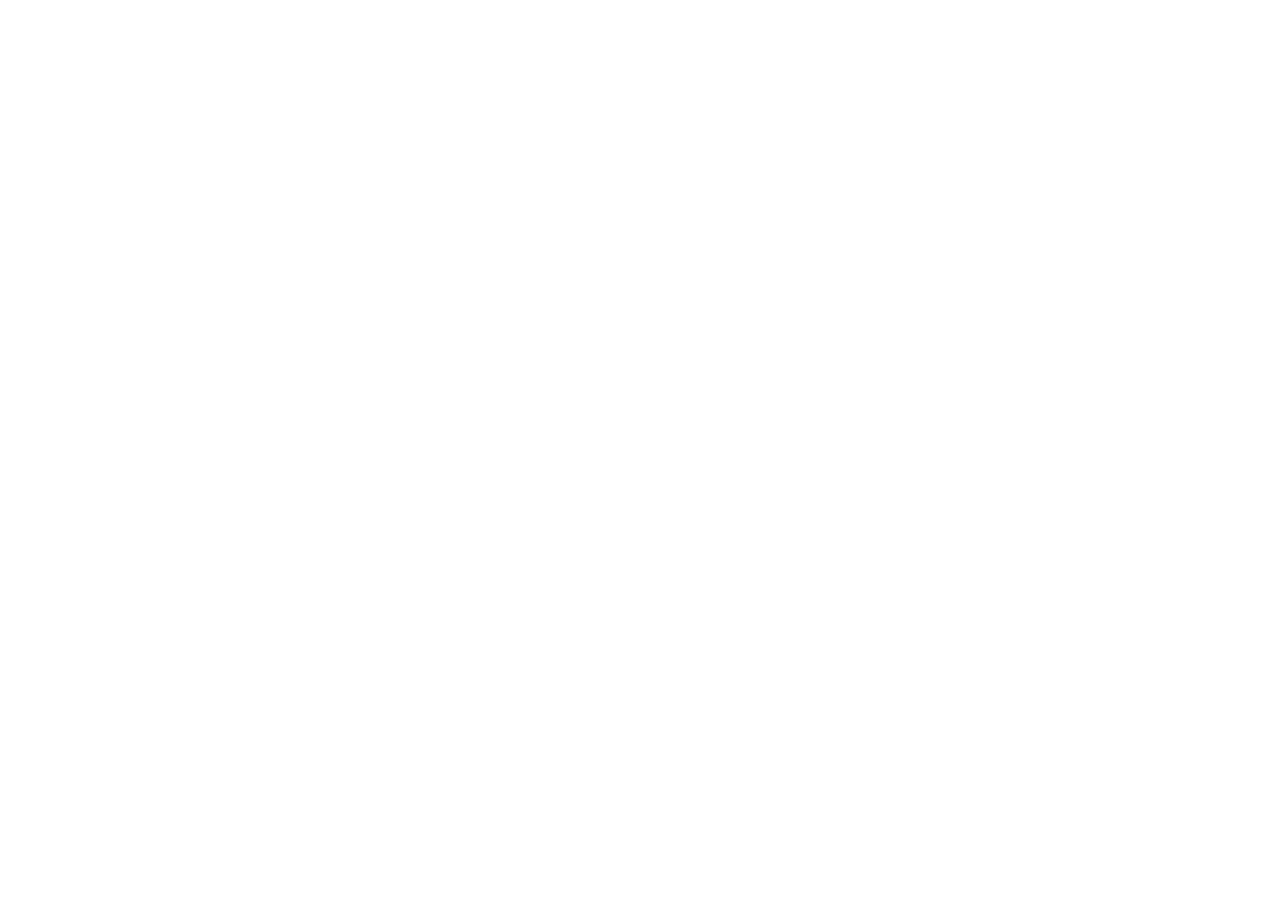
==== commit 0b76968f: "spとハンバーガーメニュー作成⇨修正確認依頼中" ====
--- a/index.html
+++ b/index.html
@@ -8,10 +8,12 @@
     <link rel="preconnect" href="https://fonts.googleapis.com">
     <link rel="preconnect" href="https://fonts.gstatic.com" crossorigin>
     <link href="https://fonts.googleapis.com/css2?family=Noto+Sans+JP:wght@100..900&display=swap" rel="stylesheet">
-    <script type="module" crossorigin src="/assets/main-ClOwwTO9.js"></script>
-    <link rel="modulepreload" crossorigin href="/assets/ress-B710VfZE.js">
-    <link rel="stylesheet" crossorigin href="/assets/ress-gsqGC3qQ.css">
-    <link rel="stylesheet" crossorigin href="/assets/main-B7Ci5mnf.css">
+    <script type="module" crossorigin src="/assets/main-_p4edndW.js"></script>
+    <link rel="modulepreload" crossorigin href="/assets/hamburger-BawUfrOa.js">
+    <link rel="modulepreload" crossorigin href="/assets/hamburger-button-FxfpAW7y.js">
+    <link rel="modulepreload" crossorigin href="/assets/close-button-D8gcA_45.js">
+    <link rel="stylesheet" crossorigin href="/assets/hamburger-gsqGC3qQ.css">
+    <link rel="stylesheet" crossorigin href="/assets/main-DfwNjqXW.css">
   </head>
   <body>
     <div id="app"></div>
--- a/assets/hamburger-gsqGC3qQ.css
+++ b/assets/hamburger-gsqGC3qQ.css
@@ -0,0 +1 @@
+html{box-sizing:border-box;-webkit-text-size-adjust:100%;word-break:normal;-moz-tab-size:4;tab-size:4}*,:before,:after{background-repeat:no-repeat;box-sizing:inherit}:before,:after{text-decoration:inherit;vertical-align:inherit}*{padding:0;margin:0}hr{overflow:visible;height:0;color:inherit}details,main{display:block}summary{display:list-item}small{font-size:80%}[hidden]{display:none}abbr[title]{border-bottom:none;text-decoration:underline;text-decoration:underline dotted}a{background-color:transparent}a:active,a:hover{outline-width:0}code,kbd,pre,samp{font-family:monospace,monospace}pre{font-size:1em}b,strong{font-weight:bolder}sub,sup{font-size:75%;line-height:0;position:relative;vertical-align:baseline}sub{bottom:-.25em}sup{top:-.5em}table{border-color:inherit;text-indent:0}iframe{border-style:none}input{border-radius:0}[type=number]::-webkit-inner-spin-button,[type=number]::-webkit-outer-spin-button{height:auto}[type=search]{-webkit-appearance:textfield;outline-offset:-2px}[type=search]::-webkit-search-decoration{-webkit-appearance:none}textarea{overflow:auto;resize:vertical}button,input,optgroup,select,textarea{font:inherit}optgroup{font-weight:700}button{overflow:visible}button,select{text-transform:none}button,[type=button],[type=reset],[type=submit],[role=button]{cursor:pointer}button::-moz-focus-inner,[type=button]::-moz-focus-inner,[type=reset]::-moz-focus-inner,[type=submit]::-moz-focus-inner{border-style:none;padding:0}button:-moz-focusring,[type=button]::-moz-focus-inner,[type=reset]::-moz-focus-inner,[type=submit]::-moz-focus-inner{outline:1px dotted ButtonText}button,html [type=button],[type=reset],[type=submit]{-webkit-appearance:button}button,input,select,textarea{background-color:transparent;border-style:none}a:focus,button:focus,input:focus,select:focus,textarea:focus{outline-width:0}select{-moz-appearance:none;-webkit-appearance:none}select::-ms-expand{display:none}select::-ms-value{color:currentColor}legend{border:0;color:inherit;display:table;white-space:normal;max-width:100%}::-webkit-file-upload-button{-webkit-appearance:button;color:inherit;font:inherit}[disabled]{cursor:default}img{border-style:none}progress{vertical-align:baseline}[aria-busy=true]{cursor:progress}[aria-controls]{cursor:pointer}[aria-disabled=true]{cursor:default}
--- a/assets/main-DfwNjqXW.css
+++ b/assets/main-DfwNjqXW.css
@@ -0,0 +1 @@
+@charset "UTF-8";html{font-family:Noto Sans JP,sans-serif;font-size:62.5%;font-weight:400}body,ul{list-style:none}a{text-decoration:none;color:inherit}header{display:flex;justify-content:space-between;height:173px;padding:20px 4% 20px 44px}@media screen and (max-width: 1024px){header{height:133px;padding:20px 25px}}@media screen and (max-width: 768px){header{height:82px;padding:20px 18px 10px;align-items:center}}header .logo{width:242px;height:133px}@media screen and (max-width: 1024px){header .logo{width:170px;height:93px}}@media screen and (max-width: 768px){header .logo{width:96px;height:52px}}header nav{display:flex;font-weight:700;font-size:1.6rem;padding-top:20px}@media screen and (max-width: 1024px){header nav{display:none}}header nav li{padding-right:40px}header nav li a img{width:16px;height:16px}header nav li a:hover{border-bottom:3px solid #FEEF44}header nav .list-contact:before{content:"|";padding-right:20px}header nav .list-contact:after{content:"|";padding-left:20px}header nav .insta{padding-right:0}header .hamburger-button{display:none}@media screen and (max-width: 1024px){header .hamburger-button{display:block}header .hamburger-button .hamburger-icon{width:48px;height:48px}}@media screen and (max-width: 1024px){header .hamburger.is-active{display:none}}@media screen and (max-width: 1024px){header.is-active{display:none}}.menu{display:none}.menu .text-align-right{text-align:right}.menu .text-align-right .close-button{display:none}@media screen and (max-width: 1024px){.menu .text-align-right .close-button.is-active{display:inline-flex;text-align:right}.menu .text-align-right .close-button.is-active .close-icon{display:inline-block;width:48px;height:48px;margin:42px 25px 0 0}}@media screen and (max-width: 768px){.menu .text-align-right .close-button.is-active .close-icon{margin:22px 18px 0 0}}@media screen and (max-width: 1024px){.menu.is-active{position:relative;z-index:10;display:block;width:100vw;height:100vh;background-color:#faf2eb}.menu.is-active .menu-list{display:flex;align-items:flex-end;justify-content:space-between;padding:20px 25px 0 80px}.menu.is-active .menu-list ul{background-color:#faf2eb}.menu.is-active .menu-list ul li{width:355px;font-size:2.4rem;font-weight:700;line-height:24px;letter-spacing:.01em;text-align:left;padding:18px 0;border-bottom:1px solid #A2A2A2}.menu.is-active .menu-list ul li a span{display:block;font-size:1.5rem;font-weight:500;line-height:21.72px;text-align:left}.menu.is-active .menu-list ul .icon{display:flex;align-items:center}.menu.is-active .menu-list ul .icon:before{content:"";display:inline-block;width:20px;height:20px;background-image:url([data-uri]);background-size:contain;vertical-align:middle;margin-right:13px}.menu.is-active .menu-list ul .icon-insta{display:flex;align-items:center}.menu.is-active .menu-list ul .icon-insta:before{content:"";display:inline-block;width:20px;height:20px;background-image:url([data-uri]);background-size:contain;vertical-align:middle;margin-right:13px}}@media screen and (max-width: 768px){.menu.is-active .menu-list{flex-direction:column;justify-content:center;align-items:center;padding:40px 0 0}.menu.is-active .menu-list .logo{padding-top:24px}}.main-visual{display:flex;justify-content:center;padding:0 4.8% 36px}@media screen and (max-width: 1440px){.main-visual{padding:0 16px 36px}}@media screen and (max-width: 1024px){.main-visual{display:block;padding:0 16px}}@media screen and (max-width: 768px){.main-visual{padding:0 5px 8px}}.main-visual img{width:954px;height:577px;-o-object-fit:cover;object-fit:cover;max-width:68%;border:1px solid #000;border-radius:35px}@media screen and (max-width: 1440px){.main-visual img{-o-object-position:20% 50%;object-position:20% 50%}}@media screen and (max-width: 1024px){.main-visual img{display:inline;min-width:100%;margin:0 auto;border-radius:8px}}@media screen and (max-width: 768px){.main-visual img{width:100%;height:100%}}.main-visual div{display:flex;flex-direction:column;justify-content:space-between;min-width:332px}@media screen and (max-width: 1024px){.main-visual div{display:block}}.main-visual div .text-container{position:relative;display:inline-block;padding:80px 0 20px 24px;font-size:5rem;font-weight:700;line-height:60px;color:#f4f4f4;-webkit-text-stroke:5px #000;paint-order:stroke fill}.main-visual div .text-container:before{content:attr(data-text);position:absolute;top:0;left:0;white-space:pre-wrap;z-index:-1;color:transparent;-webkit-text-stroke:5px #000;font-size:inherit;font-weight:inherit;line-height:inherit;padding:inherit;text-shadow:3px 3px 1px #AAF2D1}.main-visual div .text-container span:after{content:"\a";white-space:pre}@media screen and (max-width: 1024px){.main-visual div .text-container span:after{content:"";white-space:none}}@media screen and (max-width: 1024px){.main-visual div .text-container{display:none}}.main-visual div .text-container-tablet{display:none}@media screen and (max-width: 1024px){.main-visual div .text-container-tablet{display:block;font-size:4rem;line-height:54px;padding-bottom:27px;color:#f4f4f4;-webkit-text-stroke:4px #000;paint-order:stroke fill}}@media screen and (max-width: 768px){.main-visual div .text-container-tablet{font-size:2.4rem;line-height:32px;letter-spacing:.03em;text-align:left;-webkit-text-stroke:3px #000}}.main-visual div p{font-size:4rem;font-weight:500;line-height:48px;border:solid 1px #000;border-radius:35px;background-color:#aaf2d1;text-align:left;margin-left:20px;padding:10px 20px 24px;-webkit-text-stroke:4px #FFFFFF;paint-order:stroke fill}@media screen and (max-width: 1440px){.main-visual div p{border-radius:20px;font-size:4rem;padding:20px 15px}}@media screen and (max-width: 1024px){.main-visual div p{width:480px;height:50px;margin:0 0 0 auto;padding:0;font-size:3.2rem;line-height:46px;border-radius:8px;position:relative;z-index:1;text-align:center;-webkit-text-stroke:2px #FFFFFF}}@media screen and (max-width: 768px){.main-visual div p{width:262px;height:32px;font-size:1.8rem;line-height:26px}}.main-visual div p span:after{content:"\a";white-space:pre}@media screen and (max-width: 1024px){.main-visual div p span:after{content:"";white-space:none}}.bgc-beige{overflow:hidden}@media screen and (max-width: 1024px){.bgc-beige{margin-top:-22px}}.about-us{width:1168px;margin:0 auto}@media screen and (max-width: 1440px){.about-us{width:100%}}.about-us .about-us-container{display:flex;padding:142px 0 29px}@media screen and (max-width: 1024px){.about-us .about-us-container{padding:119px 32px 29px}}@media screen and (max-width: 768px){.about-us .about-us-container{padding:67px 13px}}.about-us .about-us-container div{padding-right:40px;padding-left:5px}@media screen and (max-width: 1024px){.about-us .about-us-container div{padding-right:0}}.about-us .about-us-container div .about-us-text{width:479px;height:390px;font-size:1.6rem;line-height:24px;background-color:#fff;padding:40px 56px 36px;border:1px solid #000;border-radius:20px}@media screen and (max-width: 1024px){.about-us .about-us-container div .about-us-text{background-color:#faf2eb;border:none;width:100%;height:auto;padding:20px 0}}.about-us .about-us-container div .about-us-text p{padding-bottom:50px}@media screen and (max-width: 1024px){.about-us .about-us-container div .about-us-text p{padding-bottom:20px}}@media screen and (max-width: 1024px){.about-us .about-us-container div .about-us-text .about-us-link-container{text-align:right}}@media screen and (max-width: 768px){.about-us .about-us-container div .about-us-text .about-us-link-container{padding-right:35px}}.about-us .about-us-container div .about-us-text .about-us-link-container .about-us-link{display:inline-block}.about-us .about-us-container div .about-us-text .about-us-link-container .about-us-link .text{display:inline-block;font-weight:500;line-height:23px;text-align:center;box-shadow:0 2px #feef44;margin-right:20px;padding:22px 0 0}.about-us .about-us-container div .about-us-text .about-us-link-container .about-us-link .arrow{display:inline-block;width:60px;height:60px;border-radius:50%;border:2px solid #FEEF44;text-align:center;line-height:60px;font-size:2rem;background-color:#f4f4f4}.about-us .about-us-container div .about-us-text .about-us-link-container .about-us-link:hover .text{text-shadow:2px 2px #FEEF44;border-bottom:1px solid #000;transition:all .3s ease-out}.about-us .about-us-container div .about-us-text .about-us-link-container .about-us-link:hover .arrow{border:1px solid #000;background-color:#feef44;transition:all .3s ease-out}.about-us .about-us-container .about-us-img-pc{width:994px;height:624px;border-radius:50%;border:1px solid #000}@media screen and (max-width: 1024px){.about-us .about-us-container .about-us-img-pc{display:none}}.about-us .about-us-container .about-us-img-tablet .about-us-img-tab{display:none}@media screen and (max-width: 1024px){.about-us .about-us-container .about-us-img-tablet .about-us-img-tab{display:block;width:684px;height:420px;border:1px solid #000;border-radius:50%;margin-left:30%;margin-top:-100px}}@media screen and (max-width: 768px){.about-us .about-us-container .about-us-img-tablet .about-us-img-tab{width:488px;height:300px;margin:-40px auto 0}}.about-us .feature{width:57%;margin:0 auto;min-width:820px;padding-bottom:115px}@media screen and (max-width: 1024px){.about-us .feature{min-width:680px;padding-bottom:60px}}@media screen and (max-width: 768px){.about-us .feature{width:92vw;min-width:92vw}}.about-us .feature .feature-title{font-size:30px;font-weight:700;line-height:43px;color:#f4f4f4;text-shadow:1px 1px 0 #000,-1px 1px 0 #000,-1px -1px 0 #000,1px -1px 0 #000,1.8px 1.8px 0 #FEEF44}@media screen and (max-width: 768px){.about-us .feature .feature-title{font-size:1.8rem;line-height:26.06px;letter-spacing:.04em}}.about-us .feature .feature-link{display:block;font-size:1.6rem;font-weight:500;line-height:23px;text-align:center;background-color:#fff;border:2px solid #FEEF44;border-radius:20px;box-shadow:3px 3px #b6aaa0;padding:10px 0}@media screen and (max-width: 1024px){.about-us .feature .feature-link{font-size:1.4rem;line-height:20.27px;text-align:center}}.about-us .feature .feature-link:hover{border:1px solid #000;background-color:#feef44;box-shadow:none;transition:all .3s ease-out}@media screen and (max-width: 1024px){.about-us .feature .feature-link{font-size:1.4rem;border-radius:8px}}.about-us .feature .feature-link span{font-size:1.6rem;font-weight:700;line-height:23.17px;text-align:center}@media screen and (max-width: 1024px){.about-us .feature .feature-link span{font-size:1.4rem;line-height:20.27px;text-align:center}}@media screen and (max-width: 768px){.about-us .feature .feature-link span{display:block}}.about-us .feature .feature-link span:before{content:">>";margin-right:16px;margin-left:32px;height:30px}.about-us .feature .feature-link span:after{content:"";display:inline-block;width:18px;height:18px;background-image:url([data-uri]);background-size:contain;vertical-align:middle;margin-left:16px}.service-bg-top{background-image:url(/assets/top-service-high1440-BfckPVIs.jpg);background-position:center;background-size:cover;width:100%;height:218px}@media screen and (max-width: 1440px){.service-bg-top{background-image:url(/assets/top-service-high1024-v9BHl-6w.jpg)}}@media screen and (max-width: 1024px){.service-bg-top{background-image:url(/assets/top-service-high768-NkLkXsKv.jpg)}}@media screen and (max-width: 768px){.service-bg-top{background-image:url([data-uri])}}.service{margin-top:-160px;width:1168px;margin-left:auto;margin-right:auto}@media screen and (max-width: 1440px){.service{width:100%;margin-top:-170px}}@media screen and (max-width: 1024px){.service{padding:0 32px}}@media screen and (max-width: 768px){.service{padding:0 12px}}.service .card-container{display:flex;justify-content:center;align-items:center}@media screen and (max-width: 1440px){.service .card-container{flex-wrap:wrap;width:660px;margin:0 auto}}@media screen and (max-width: 1024px){.service .card-container{width:500px}}@media screen and (max-width: 768px){.service .card-container{width:360px}}.service .card-container figure{width:280px;height:400px;border-radius:20px;border:1px solid #000;background-color:#fff;text-align:center;margin:0 16px 20px 0}@media screen and (max-width: 1440px){.service .card-container figure{flex:0 0 282px}}@media screen and (max-width: 1024px){.service .card-container figure{width:172px;height:210px;border-radius:8px;flex:0 0 174px;margin:0 16px 20px 0}}@media screen and (max-width: 768px){.service .card-container figure{margin:0 6px 12px 0}}@media screen and (max-width: 1440px){.service .card-container figure:nth-of-type(2n){margin-right:0}}@media screen and (max-width: 768px){.service .card-container figure:nth-of-type(2n){margin-right:0}}.service .card-container figure:hover{background-color:#feef44;transition:all .3s ease-out}.service .card-container figure img{-o-object-fit:cover;object-fit:cover;width:100%;height:330px;border-radius:20px 20px 0 0;border-bottom:1px solid #000}@media screen and (max-width: 1024px){.service .card-container figure img{height:173px;border-radius:8px 8px 0 0}}.service .card-container figure .card-img1{-o-object-fit:cover;object-fit:cover;-o-object-position:35% 0;object-position:35% 0}.service .card-container figure .card-img3{-o-object-position:0 0;object-position:0 0}.service .card-container figure .card-img4{-o-object-position:0 100%;object-position:0 100%}.service .card-container figure figcaption{display:inline-block;font-size:2.4rem;font-weight:400;line-height:50px;border-bottom:3px solid #FEEF44;margin:auto}@media screen and (max-width: 1024px){.service .card-container figure figcaption{font-size:1.4rem;font-weight:500;line-height:20px;border-bottom:1.5px solid #FEEF44}}.works{background-color:#eaf9f2;width:1168px;margin:0 auto}@media screen and (max-width: 1440px){.works{width:100%}}@media screen and (max-width: 1024px){.works{padding:0 32px}}@media screen and (max-width: 768px){.works{padding:0 12px}}.works .flex-container{display:flex;justify-content:space-between}.works .flex-container .works-link-container{margin-top:auto}.works .flex-container .works-link-container .works-link{display:inline-block}.works .flex-container .works-link-container .works-link .text{display:inline-block;font-weight:500;font-size:1.6rem;line-height:23px;text-align:center;box-shadow:0 2px #feef44;margin-right:20px;padding:22px 0 0}.works .flex-container .works-link-container .works-link .arrow{display:inline-block;width:60px;height:60px;border-radius:50%;border:2px solid #FEEF44;text-align:center;line-height:60px;font-size:2rem;background-color:#f4f4f4}.works .flex-container .works-link-container .works-link:hover .text{text-shadow:2px 2px #FEEF44;border-bottom:1px solid #000;transition:all .3s ease-out}.works .flex-container .works-link-container .works-link:hover .arrow{border:1px solid #000;background-color:#feef44;transition:all .3s ease-out}@media screen and (max-width: 1024px){.works .flex-container .works-link-container{display:none}}.works .card-container{display:flex;flex-wrap:wrap;justify-content:center;padding-top:40px;max-width:1440px;margin:0 auto}@media screen and (max-width: 1440px){.works .card-container{flex-wrap:wrap;width:880px}}@media screen and (max-width: 1024px){.works .card-container{flex-direction:row;flex-wrap:wrap;justify-content:flex-start;width:605px}}@media screen and (max-width: 768px){.works .card-container{padding-top:0;width:360px}}.works .card-container figure{width:350px;height:466px;border-radius:20px;border:1px solid #000;margin:0 40px 32px 0;background-color:#fff}@media screen and (max-width: 1440px){.works .card-container figure{flex:0 0 352px}}@media screen and (max-width: 1024px){.works .card-container figure{width:172px;height:230px;border-radius:8px;flex:0 0 174px}}@media screen and (max-width: 768px){.works .card-container figure{margin:0 6px 12px 0}}.works .card-container figure:hover{background-color:#feef44;transition:all .3s ease-out}.works .card-container figure:nth-of-type(3n){margin-right:0}@media screen and (max-width: 1440px){.works .card-container figure:nth-of-type(3n){margin-right:40px}}@media screen and (max-width: 1024px){.works .card-container figure:nth-of-type(3n){margin-right:0}}@media screen and (max-width: 768px){.works .card-container figure:nth-of-type(3n){margin-right:6px}}@media screen and (max-width: 1440px){.works .card-container figure:nth-of-type(2n){margin-right:0}}@media screen and (max-width: 1024px){.works .card-container figure:nth-of-type(2n){margin-right:40px}}@media screen and (max-width: 768px){.works .card-container figure:nth-of-type(2n){margin-right:0}}@media screen and (max-width: 1024px){.works .card-container figure:last-of-type{margin-right:0}}.works .card-container figure img{-o-object-fit:cover;object-fit:cover;width:100%;height:330px;border-radius:20px 20px 0 0;border-bottom:1px solid #000}@media screen and (max-width: 1024px){.works .card-container figure img{height:152px;border-radius:8px 8px 0 0}}.works .card-container figure figcaption{padding:14px 12px}@media screen and (max-width: 1024px){.works .card-container figure figcaption{padding:8px 1px}}.works .card-container figure figcaption .card-title{display:inline-block;background-color:#aaf2d1;font-size:1.6rem;line-height:23px;padding:5px;margin-bottom:10px}@media screen and (max-width: 1024px){.works .card-container figure figcaption .card-title{font-size:1.2rem;line-height:17px;padding:2px}}.works .card-container figure figcaption .card-text{font-size:1.6rem;line-height:23px}@media screen and (max-width: 1024px){.works .card-container figure figcaption .card-text{font-size:1rem;line-height:14px}}.works-link-container-tablet{display:none}@media screen and (max-width: 1024px){.works-link-container-tablet{display:block;display:flex;justify-content:flex-end;width:580px;margin:0 auto}}@media screen and (max-width: 768px){.works-link-container-tablet{width:100%;padding-right:35px}}.works-link-container-tablet .works-link-tablet{display:inline-block}.works-link-container-tablet .works-link-tablet .text{display:inline-block;font-weight:500;font-size:1.6rem;line-height:23px;text-align:center;box-shadow:0 2px #feef44;margin-right:20px;padding:22px 0 0}.works-link-container-tablet .works-link-tablet .arrow{display:inline-block;width:60px;height:60px;border-radius:50%;border:2px solid #FEEF44;text-align:center;line-height:60px;font-size:2rem}.insta-bg-top{background-image:url(/assets/top-insta-high1440-l65jKqi-.jpg);background-position:center;background-size:cover;width:100%;height:200px}@media screen and (max-width: 1440px){.insta-bg-top{background-image:url(/assets/top-insta-high1024-Cb1hJvMb.jpg)}}@media screen and (max-width: 1024px){.insta-bg-top{background-image:url(/assets/top-insta-high768-CEqtSDje.jpg)}}.insta-bg-bottom{background-image:url(/assets/top-insta-bottom1440-CUfkIAa5.jpg);background-position:center;background-size:cover;width:100%;height:180px}@media screen and (max-width: 1440px){.insta-bg-bottom{background-image:url(/assets/top-insta-bottom1024-Dlv5EfC9.jpg)}}@media screen and (max-width: 1024px){.insta-bg-bottom{background-image:url(/assets/top-insta-bottom768-BzIYrxV4.jpg);height:80px}}@media screen and (max-width: 768px){.insta-bg-bottom{background-image:url([data-uri])}}.instagram{margin-top:-100px;margin-left:auto;margin-right:auto;max-width:1440px;overflow:hidden}@media screen and (max-width: 1024px){.instagram{margin-top:-120px}}.instagram .section-title-shadow{text-align:center;font-size:10rem;font-weight:700;line-height:86px;position:relative}@media screen and (max-width: 1024px){.instagram .section-title-shadow{font-size:7rem}}@media screen and (max-width: 768px){.instagram .section-title-shadow{font-size:4rem}}.instagram .section-title-shadow:before{content:attr(data-text);position:absolute;top:0;color:#fff;-webkit-text-stroke:3px black;text-shadow:4px 4px 2px #AAF2D1;font-size:inherit;font-weight:inherit;line-height:inherit;padding:inherit}@media screen and (max-width: 1024px){.instagram .section-title-shadow:before{font-size:7rem;-webkit-text-stroke:2px black;text-shadow:3px 3px 1px #AAF2D1}}@media screen and (max-width: 768px){.instagram .section-title-shadow:before{font-size:4rem;-webkit-text-stroke:2px black;text-shadow:3px 3px 1px #AAF2D1}}.instagram .instagram-link-container{display:flex;justify-content:flex-end;margin:30px 160px 30px 0}@media screen and (max-width: 1024px){.instagram .instagram-link-container{display:none}}.instagram .instagram-link-container .instagram-link{display:inline-block;padding:5px 0;font-size:1.6rem;font-weight:700;line-height:23px;text-align:left;border-bottom:3px solid #FEEF44}.instagram .instagram-link-container .instagram-link:hover{border-bottom:1px solid #000;background-color:#feef44;border-radius:5px 5px 0 0;transition:all .3s ease-out}.instagram .instagram-link-container .instagram-link a span:before{content:"";display:inline-block;width:36px;height:5px;background-image:url([data-uri]);background-size:contain;vertical-align:middle;margin-left:16px}.instagram .instagram-link-container .instagram-link a span:after{content:"";display:inline-block;width:18px;height:18px;background-image:url([data-uri]);background-size:contain;vertical-align:middle;margin-left:16px}.instagram .instagram-link-container-tablet{display:none}@media screen and (max-width: 1024px){.instagram .instagram-link-container-tablet{display:block;text-align:center}}.instagram .instagram-link-container-tablet .instagram-link-tablet{display:inline-block;padding:5px 0;font-size:1.6rem;font-weight:700;line-height:23px;border-bottom:3px solid #FEEF44}.instagram .instagram-link-container-tablet .instagram-link-tablet:hover{border-bottom:1px solid #000;background-color:#feef44;border-radius:5px 5px 0 0;transition:all .3s ease-out}.instagram .instagram-link-container-tablet .instagram-link-tablet a span:before{content:"";display:inline-block;width:36px;height:5px;background-image:url([data-uri]);background-size:contain;vertical-align:middle;margin-left:16px}.instagram .instagram-link-container-tablet .instagram-link-tablet a span:after{content:"";display:inline-block;width:18px;height:18px;background-image:url([data-uri]);background-size:contain;vertical-align:middle;margin-left:16px}.instagram .insta-img-container{text-align:center;width:-webkit-max-content;width:-moz-max-content;width:max-content;overflow:hidden;margin-left:calc(50% - 720px)}@media screen and (max-width: 1024px){.instagram .insta-img-container{width:740px;margin:0 auto;padding:40px 0}}@media screen and (max-width: 768px){.instagram .insta-img-container{width:100%;margin:0}}.instagram .insta-img-container img{-o-object-fit:cover;object-fit:cover;width:280px;height:280px}@media screen and (max-width: 1024px){.instagram .insta-img-container img{width:146px;height:146px}}@media screen and (max-width: 768px){.instagram .insta-img-container img{width:114px;height:118px}}footer .footer-high{padding:30px 0;border-bottom:2px solid #000}@media screen and (max-width: 1024px){footer .footer-high{border-bottom:none;background-color:#eaf9f2}}footer .footer-high-links{display:flex;justify-content:center;align-items:center}@media screen and (max-width: 768px){footer .footer-high-links{flex-direction:column}}footer .footer-high-links li{background-color:#fff;width:360px;height:78px;border:1px solid #000}@media screen and (max-width: 1024px){footer .footer-high-links li{width:310px;height:60px}}@media screen and (max-width: 768px){footer .footer-high-links li{width:360px;height:60px}}footer .footer-high-links li a .list-title{font-size:2.2rem;font-weight:700;line-height:31px;text-align:center;border-bottom:2px solid #FEEF44;margin:4px 27px}@media screen and (max-width: 1024px){footer .footer-high-links li a .list-title{font-size:2rem;font-weight:500;line-height:28px;margin:0 25px 2px}}footer .footer-high-links li a .text{font-size:1.6rem;font-weight:500;line-height:23px;text-align:center;padding:4px 0}@media screen and (max-width: 1024px){footer .footer-high-links li a .text{font-size:1.4rem;font-weight:400;line-height:20px}}footer .footer-high-links li a .text:after{content:"";display:inline-block;width:18px;height:18px;background-image:url([data-uri]);background-size:contain;vertical-align:middle;margin-left:16px}@media screen and (max-width: 1024px){footer .footer-high-links li a .text:after{width:12px;height:12px}}footer .footer-high-links li:hover{border-bottom:1px solid #000;background-color:#feef44;transition:all .3s ease-out}footer .footer-high-links li:first-of-type{border-radius:20px 0 0 20px}@media screen and (max-width: 1024px){footer .footer-high-links li:first-of-type{border-radius:8px;margin-right:12px}}@media screen and (max-width: 768px){footer .footer-high-links li:first-of-type{margin-right:0;margin-bottom:12px}}footer .footer-high-links li:last-of-type{border-radius:0 20px 20px 0;border-left:none}@media screen and (max-width: 1024px){footer .footer-high-links li:last-of-type{border-radius:8px;border:1px solid #000}}footer .footer-low{display:flex;justify-content:space-between;padding:30px 10%}@media screen and (max-width: 1024px){footer .footer-low{justify-content:center}}footer .footer-low .footer-flex-left .logo{width:290px;height:160px}@media screen and (max-width: 1024px){footer .footer-low .footer-flex-left .logo{width:242px;height:132px}}footer .footer-low .footer-flex-left address .address{font-style:normal;font-size:1.6rem;font-weight:500;line-height:23px;text-align:center;padding:25px 0}footer .footer-low .footer-flex-left address .address span:before{content:"";display:inline-block;width:14px;height:14px;background-image:url([data-uri]);background-size:contain;vertical-align:middle;margin-right:4px}footer .footer-low-links{display:flex;justify-content:space-around;width:50vw;padding:50px 0}@media screen and (max-width: 1024px){footer .footer-low-links{display:none}}footer .footer-low-links li{padding:6px 0}footer .footer-low-links li a{font-size:1.6rem;font-weight:700;line-height:23px}footer .footer-low-links li ul .under-pages-links a{font-size:1.4rem;line-height:20px;font-weight:400}footer .footer-low .instagram-link-container{display:flex;justify-content:flex-end}@media screen and (max-width: 1024px){footer .footer-low .instagram-link-container{display:none}}footer .footer-low .instagram-link-container .instagram-link{display:inline-block;padding:5px 0;font-size:1.6rem;font-weight:700;line-height:23px;text-align:left;border-bottom:3px solid #FEEF44}footer .footer-low .instagram-link-container .instagram-link:hover{border-bottom:1px solid #000;background-color:#feef44;border-radius:5px 5px 0 0;transition:all .3s ease-out}footer .footer-low .instagram-link-container .instagram-link a span:before{content:"";display:inline-block;width:36px;height:5px;background-image:url([data-uri]);background-size:contain;vertical-align:middle;margin-left:16px}footer .footer-low .instagram-link-container .instagram-link a span:after{content:"";display:inline-block;width:18px;height:18px;background-image:url([data-uri]);background-size:contain;vertical-align:middle;margin-left:16px}footer .copyright{height:52px;font-size:12px;font-weight:500;line-height:52px;color:#fff;background-color:#000;text-align:center}.section-title{color:#fff;-webkit-text-stroke:7px #000;paint-order:stroke fill;font-size:10rem;font-weight:700;line-height:86px;padding-bottom:24px}@media screen and (max-width: 1024px){.section-title{-webkit-text-stroke:4px #000;font-size:7rem;line-height:70px;padding-bottom:8px}}@media screen and (max-width: 768px){.section-title{font-size:4rem;line-height:40px;letter-spacing:.03em;padding-bottom:4px;text-align:left}}.section-subtitle{font-size:2.6rem;font-weight:500;line-height:37px;padding-bottom:36px}@media screen and (max-width: 1024px){.section-subtitle{font-size:2rem;line-height:28px;padding-bottom:20px}}@media screen and (max-width: 768px){.section-subtitle{font-size:1.2rem;line-height:17.38px;text-align:left}}.bgc-lightblue{background-color:#eaf9f2;padding-bottom:170px}@media screen and (max-width: 1024px){.bgc-lightblue{padding-bottom:120px}}@media screen and (max-width: 768px){.bgc-lightblue{padding-bottom:80px}}.bgc-white{background-color:#fff}.bgc-beige{background-color:#faf2eb}
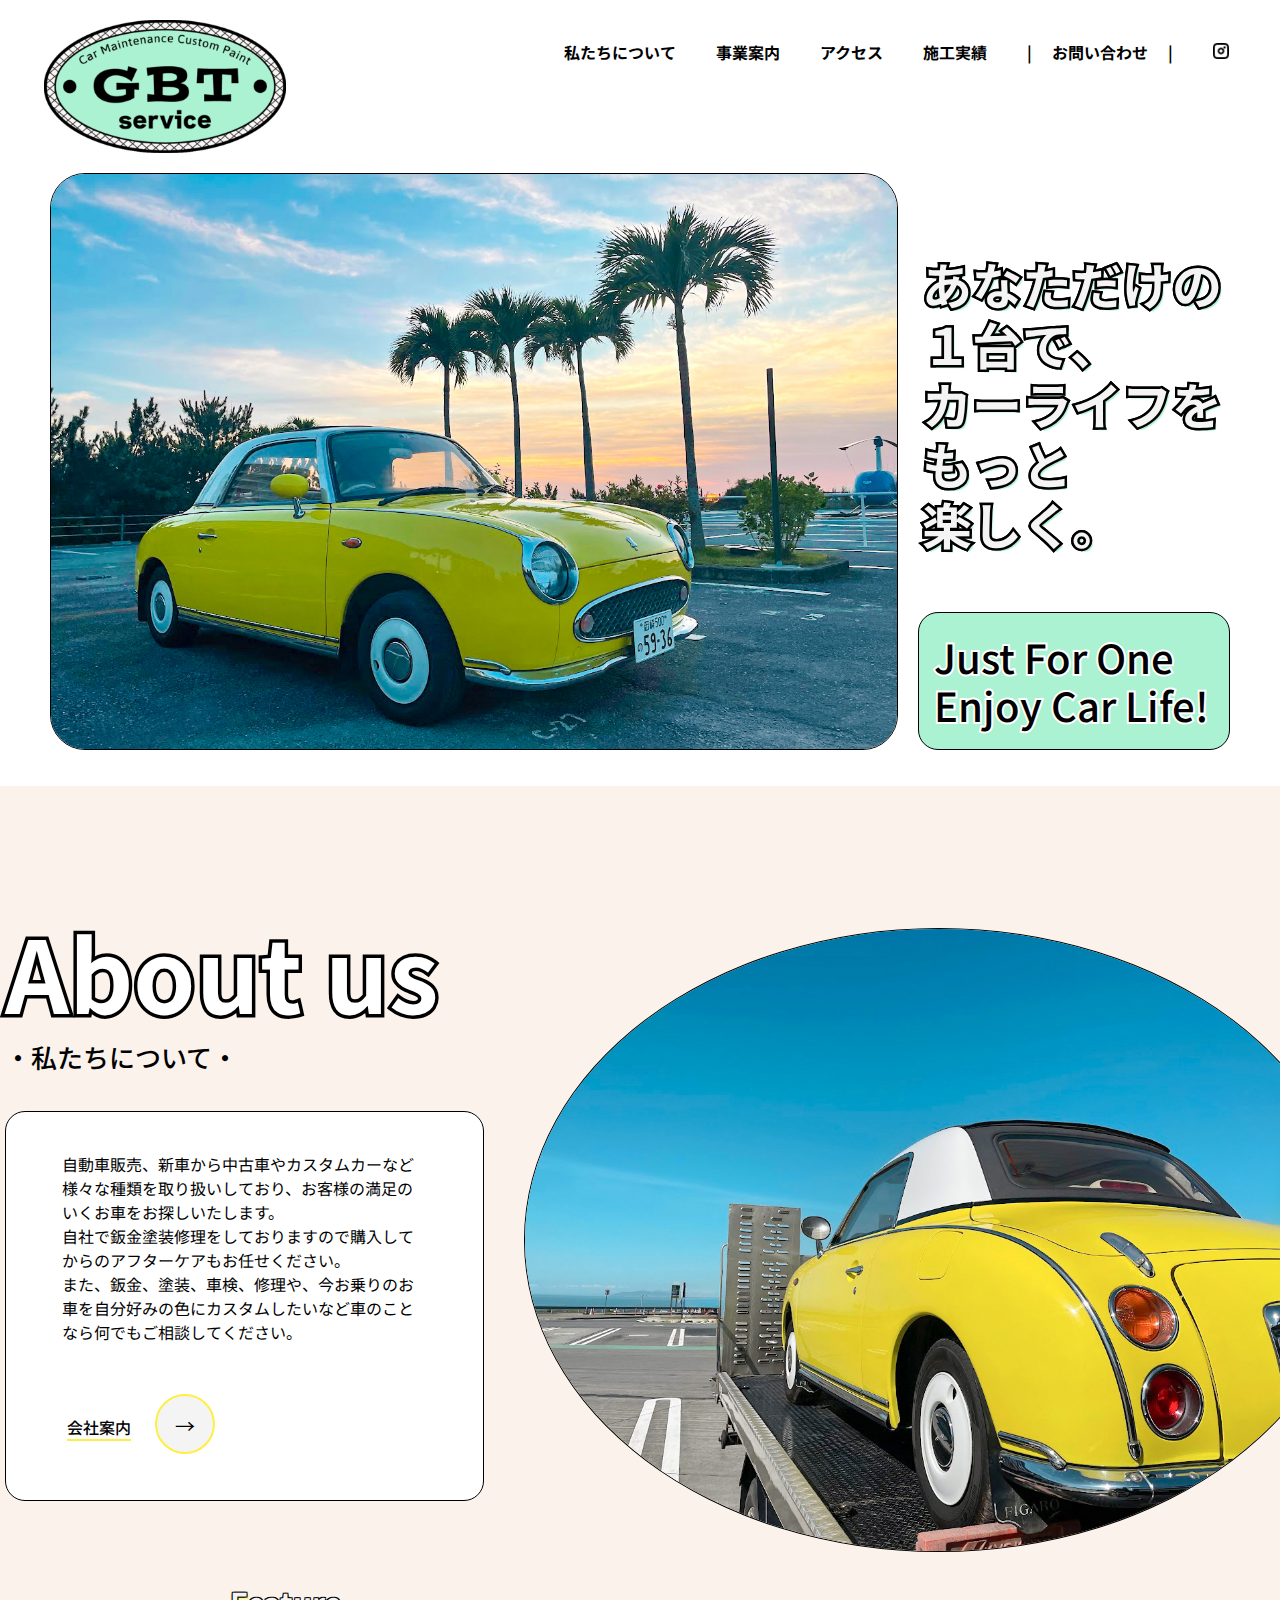
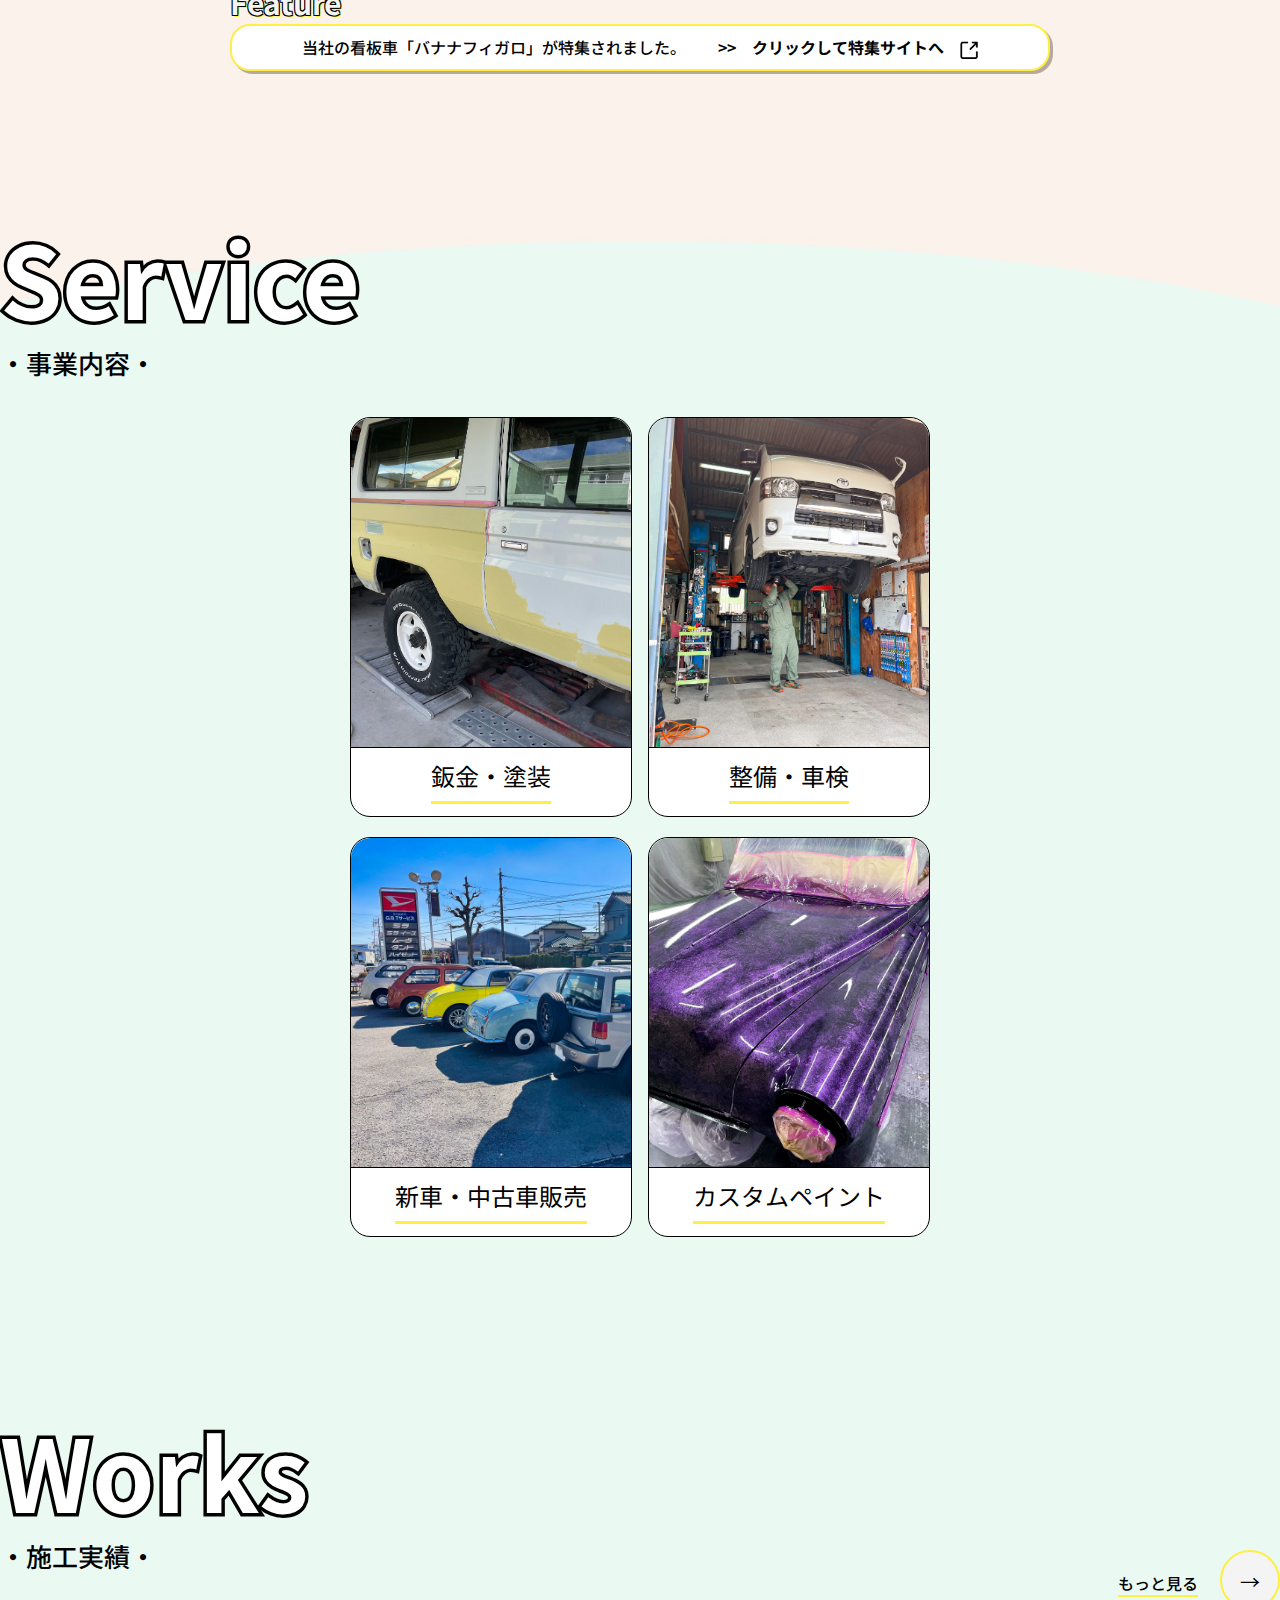
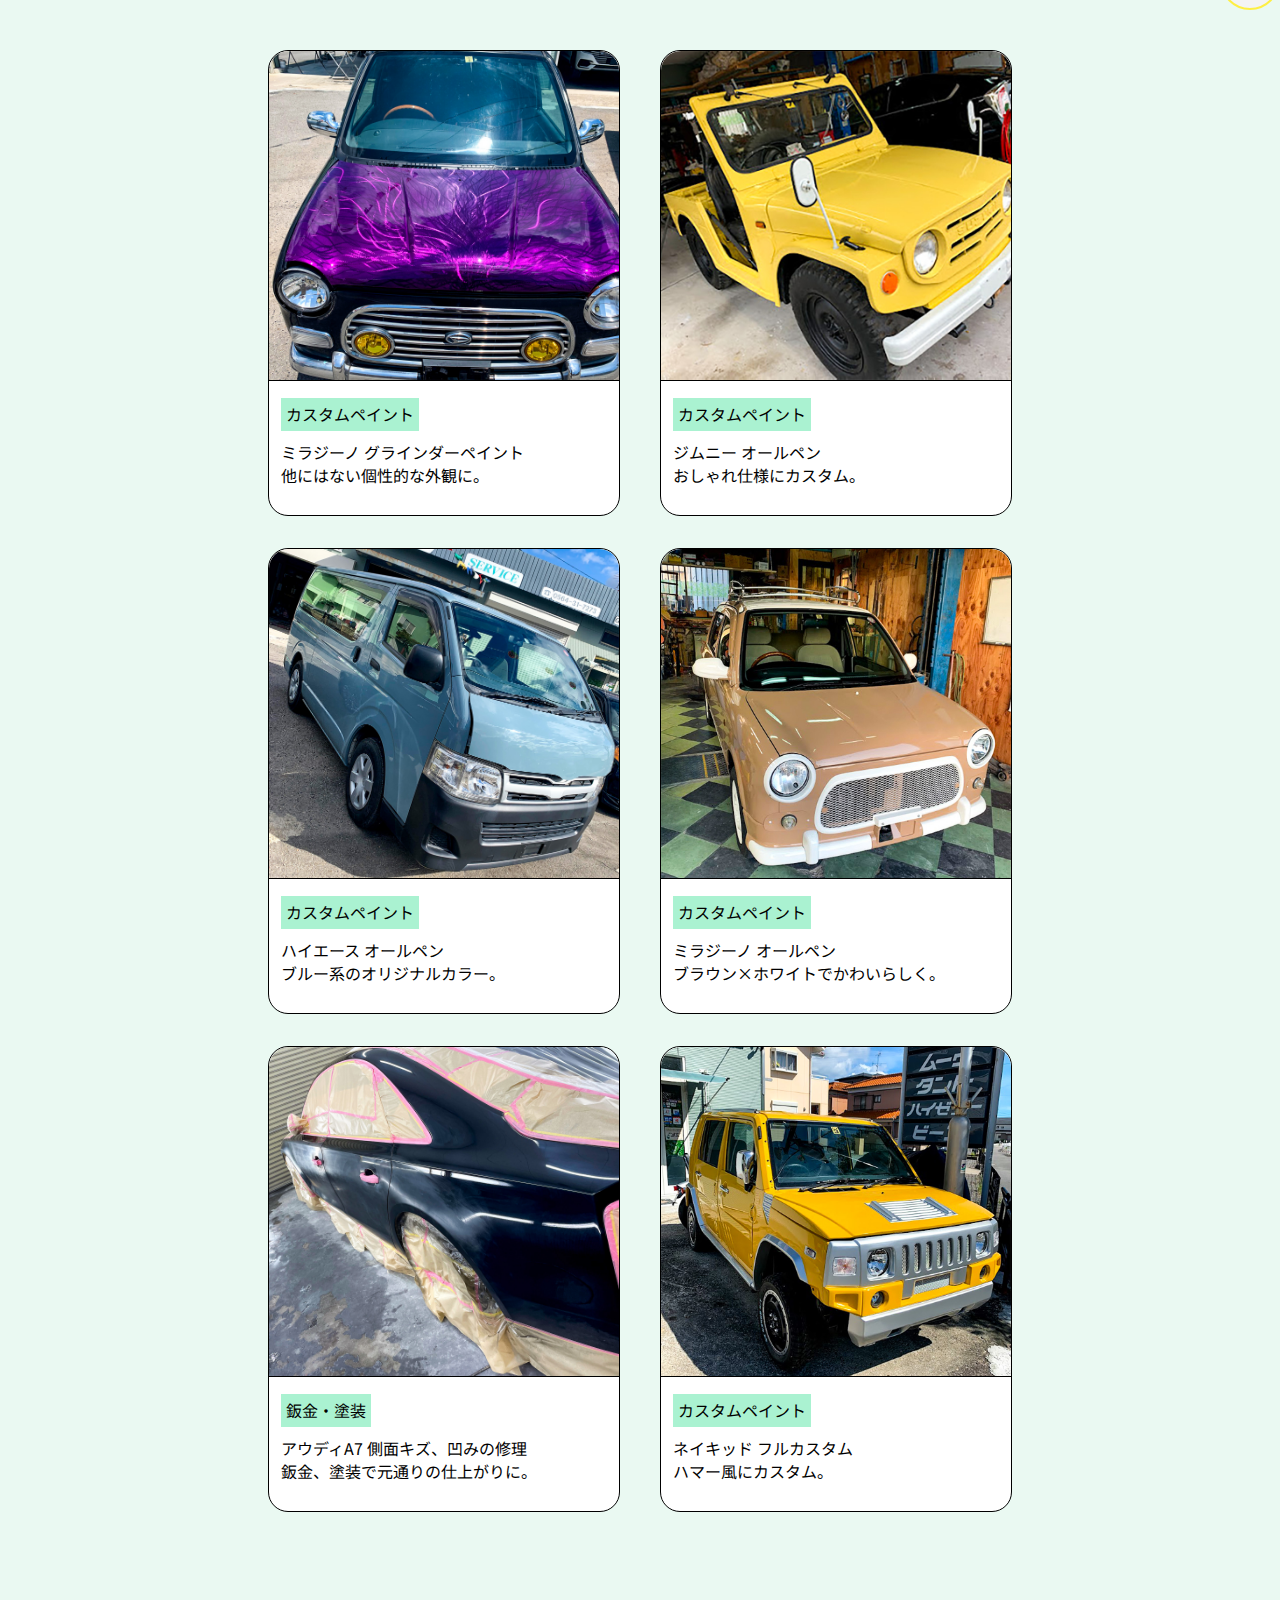
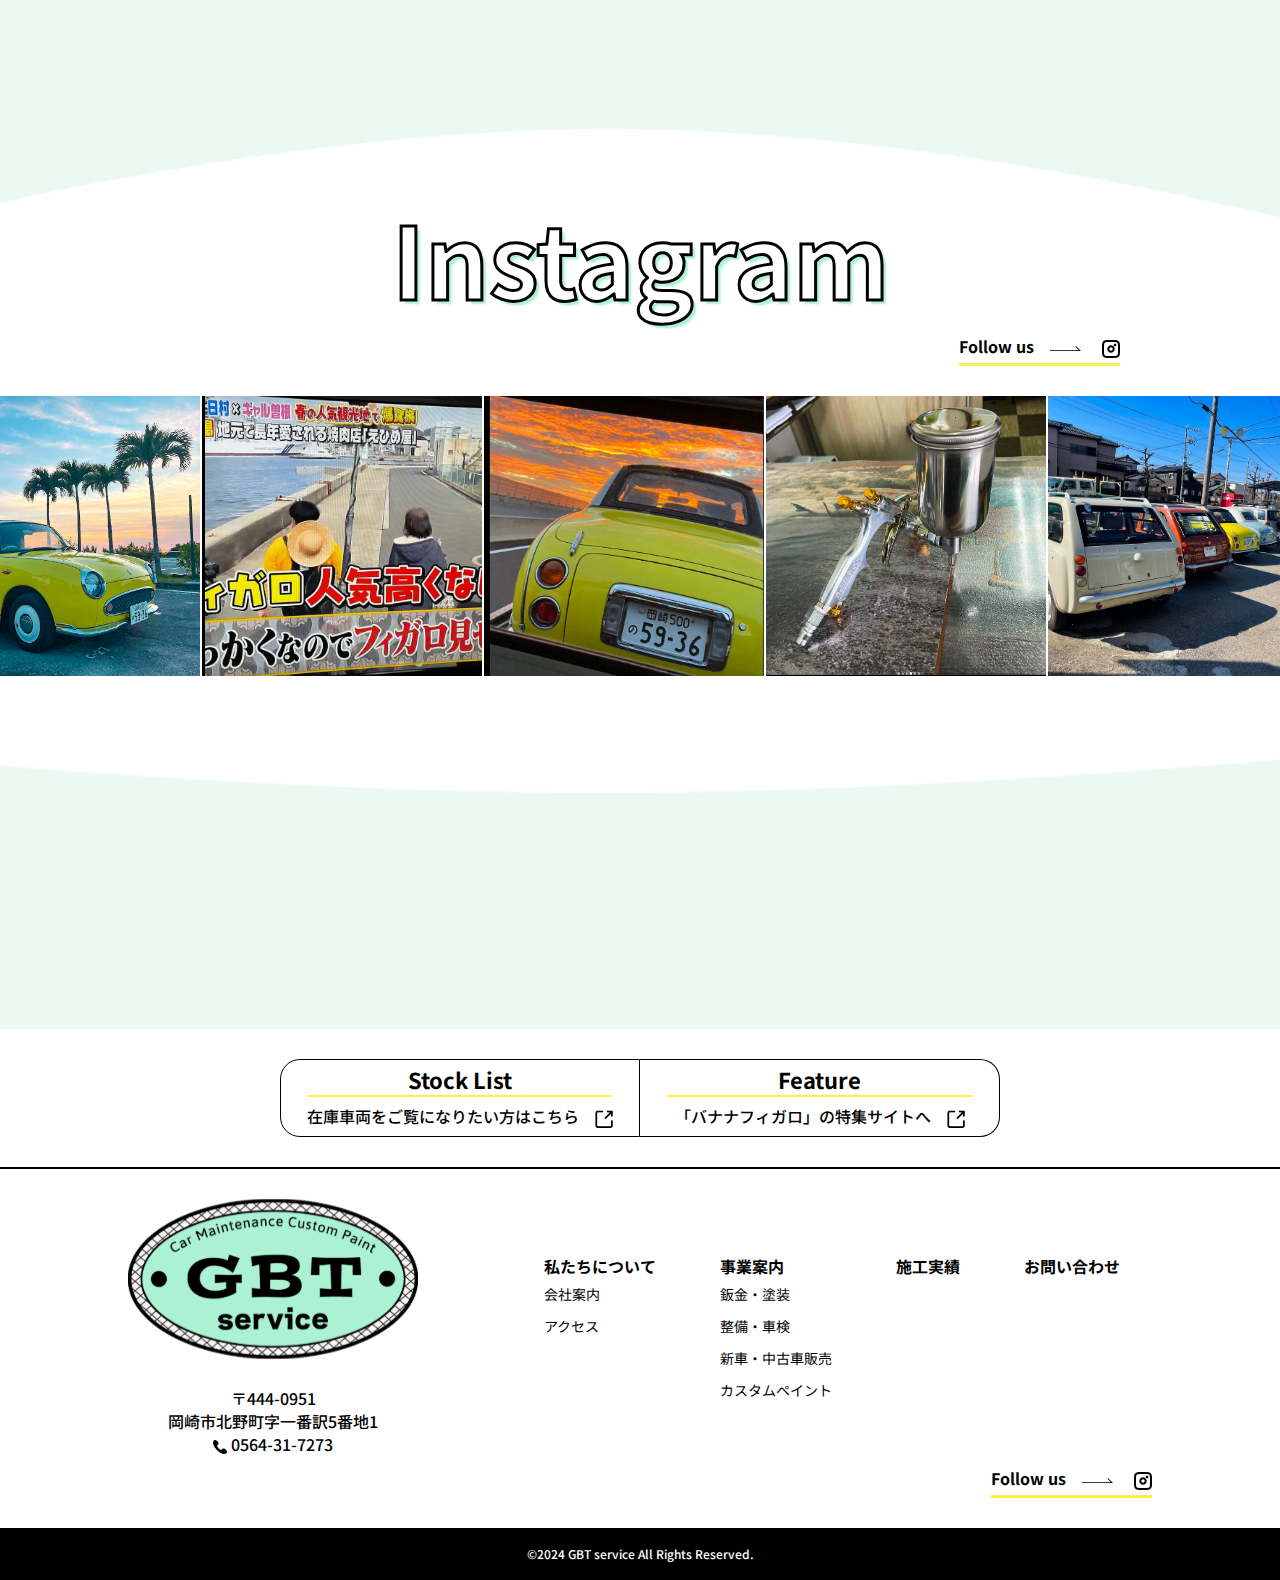
==== commit 811f1657: "スマホ版完成、ハンバーガーメニュー作成" ====
--- a/index.html
+++ b/index.html
@@ -8,12 +8,12 @@
     <link rel="preconnect" href="https://fonts.googleapis.com">
     <link rel="preconnect" href="https://fonts.gstatic.com" crossorigin>
     <link href="https://fonts.googleapis.com/css2?family=Noto+Sans+JP:wght@100..900&display=swap" rel="stylesheet">
-    <script type="module" crossorigin src="/assets/main-_p4edndW.js"></script>
-    <link rel="modulepreload" crossorigin href="/assets/hamburger-BawUfrOa.js">
-    <link rel="modulepreload" crossorigin href="/assets/hamburger-button-FxfpAW7y.js">
-    <link rel="modulepreload" crossorigin href="/assets/close-button-D8gcA_45.js">
-    <link rel="stylesheet" crossorigin href="/assets/hamburger-gsqGC3qQ.css">
-    <link rel="stylesheet" crossorigin href="/assets/main-DfwNjqXW.css">
+    <script type="module" crossorigin src="./assets/main-BpzBVg0X.js"></script>
+    <link rel="modulepreload" crossorigin href="./assets/hamburger-xYevmGbI.js">
+    <link rel="modulepreload" crossorigin href="./assets/hamburger-button-DJdXWerx.js">
+    <link rel="modulepreload" crossorigin href="./assets/close-button-D9acr4Xc.js">
+    <link rel="stylesheet" crossorigin href="./assets/hamburger-gsqGC3qQ.css">
+    <link rel="stylesheet" crossorigin href="./assets/main-BgS4nhMh.css">
   </head>
   <body>
     <div id="app"></div>
--- a/assets/main-BgS4nhMh.css
+++ b/assets/main-BgS4nhMh.css
@@ -0,0 +1 @@
+@charset "UTF-8";html{font-family:Noto Sans JP,sans-serif;font-size:62.5%;font-weight:400}body,ul{list-style:none}a{text-decoration:none;color:inherit}header{display:flex;justify-content:space-between;height:173px;padding:20px 4% 20px 44px}@media screen and (max-width: 1024px){header{height:133px;padding:20px 25px}}@media screen and (max-width: 768px){header{height:82px;padding:20px 18px 10px;align-items:center}}header .logo{width:242px;height:133px}@media screen and (max-width: 1024px){header .logo{width:170px;height:93px}}@media screen and (max-width: 768px){header .logo{width:96px;height:52px}}header nav{display:flex;font-weight:700;font-size:1.6rem;padding-top:20px}@media screen and (max-width: 1024px){header nav{display:none}}header nav li{padding-right:40px}header nav li a img{width:16px;height:16px}header nav li a:hover{border-bottom:3px solid #FEEF44}header nav .list-contact:before{content:"|";padding-right:20px}header nav .list-contact:after{content:"|";padding-left:20px}header nav .insta{padding-right:0}header .hamburger-button{display:none}@media screen and (max-width: 1024px){header .hamburger-button{display:block}header .hamburger-button .hamburger-icon{width:48px;height:48px}}@media screen and (max-width: 1024px){header .hamburger.is-active{display:none}}@media screen and (max-width: 1024px){header.is-active{display:none}}.menu{display:none}.menu .text-align-right{text-align:right}.menu .text-align-right .close-button{display:none}@media screen and (max-width: 1024px){.menu .text-align-right .close-button.is-active{display:inline-flex;text-align:right}.menu .text-align-right .close-button.is-active .close-icon{display:inline-block;width:48px;height:48px;margin:42px 25px 0 0}}@media screen and (max-width: 768px){.menu .text-align-right .close-button.is-active .close-icon{margin:22px 18px 0 0}}@media screen and (max-width: 1024px){.menu.is-active{position:relative;z-index:10;display:block;width:100vw;height:100vh;background-color:#faf2eb}.menu.is-active .menu-list{display:flex;align-items:flex-end;justify-content:space-between;padding:20px 25px 0 80px}.menu.is-active .menu-list ul{background-color:#faf2eb}.menu.is-active .menu-list ul li{width:355px;font-size:2.4rem;font-weight:700;line-height:24px;letter-spacing:.01em;text-align:left;padding:18px 0;border-bottom:1px solid #A2A2A2}.menu.is-active .menu-list ul li a span{display:block;font-size:1.5rem;font-weight:500;line-height:21.72px;text-align:left}.menu.is-active .menu-list ul .icon{display:flex;align-items:center}.menu.is-active .menu-list ul .icon:before{content:"";display:inline-block;width:20px;height:20px;background-image:url([data-uri]);background-size:contain;vertical-align:middle;margin-right:13px}.menu.is-active .menu-list ul .icon-insta{display:flex;align-items:center}.menu.is-active .menu-list ul .icon-insta:before{content:"";display:inline-block;width:20px;height:20px;background-image:url([data-uri]);background-size:contain;vertical-align:middle;margin-right:13px}}@media screen and (max-width: 768px){.menu.is-active .menu-list{flex-direction:column;justify-content:center;align-items:center;padding:40px 0 0}.menu.is-active .menu-list .logo{padding-top:24px}}.main-visual{display:flex;justify-content:center;padding:0 4.8% 36px}@media screen and (max-width: 1440px){.main-visual{padding:0 16px 36px}}@media screen and (max-width: 1024px){.main-visual{display:block;padding:0 16px}}@media screen and (max-width: 768px){.main-visual{padding:0 5px 8px}}.main-visual img{width:954px;height:577px;-o-object-fit:cover;object-fit:cover;max-width:68%;border:1px solid #000;border-radius:35px}@media screen and (max-width: 1440px){.main-visual img{-o-object-position:20% 50%;object-position:20% 50%}}@media screen and (max-width: 1024px){.main-visual img{display:inline;min-width:100%;margin:0 auto;border-radius:8px}}@media screen and (max-width: 768px){.main-visual img{width:100%;height:100%}}.main-visual div{display:flex;flex-direction:column;justify-content:space-between;min-width:332px}@media screen and (max-width: 1024px){.main-visual div{display:block}}.main-visual div .text-container{position:relative;display:inline-block;padding:80px 0 20px 24px;font-size:5rem;font-weight:700;line-height:60px;color:#f4f4f4;-webkit-text-stroke:5px #000;paint-order:stroke fill}.main-visual div .text-container:before{content:attr(data-text);position:absolute;top:0;left:0;white-space:pre-wrap;z-index:-1;color:transparent;-webkit-text-stroke:5px #000;font-size:inherit;font-weight:inherit;line-height:inherit;padding:inherit;text-shadow:3px 3px 1px #AAF2D1}.main-visual div .text-container span:after{content:"\a";white-space:pre}@media screen and (max-width: 1024px){.main-visual div .text-container span:after{content:"";white-space:none}}@media screen and (max-width: 1024px){.main-visual div .text-container{display:none}}.main-visual div .text-container-tablet{display:none}@media screen and (max-width: 1024px){.main-visual div .text-container-tablet{display:block;font-size:4rem;line-height:54px;padding-bottom:27px;color:#f4f4f4;-webkit-text-stroke:4px #000;paint-order:stroke fill}}@media screen and (max-width: 768px){.main-visual div .text-container-tablet{font-size:2.4rem;line-height:32px;letter-spacing:.03em;text-align:left;-webkit-text-stroke:3px #000}}.main-visual div p{font-size:4rem;font-weight:500;line-height:48px;border:solid 1px #000;border-radius:35px;background-color:#aaf2d1;text-align:left;margin-left:20px;padding:10px 20px 24px;-webkit-text-stroke:4px #FFFFFF;paint-order:stroke fill}@media screen and (max-width: 1440px){.main-visual div p{border-radius:20px;font-size:4rem;padding:20px 15px}}@media screen and (max-width: 1024px){.main-visual div p{width:480px;height:50px;margin:0 0 0 auto;padding:0;font-size:3.2rem;line-height:46px;border-radius:8px;position:relative;z-index:1;text-align:center;-webkit-text-stroke:2px #FFFFFF}}@media screen and (max-width: 768px){.main-visual div p{width:262px;height:32px;font-size:1.8rem;line-height:26px}}.main-visual div p span:after{content:"\a";white-space:pre}@media screen and (max-width: 1024px){.main-visual div p span:after{content:"";white-space:none}}.bgc-beige{overflow:hidden}@media screen and (max-width: 1024px){.bgc-beige{margin-top:-22px}}.about-us{width:1168px;margin:0 auto}@media screen and (max-width: 1440px){.about-us{width:100%}}.about-us .about-us-container{display:flex;padding:142px 0 29px}@media screen and (max-width: 1024px){.about-us .about-us-container{padding:119px 32px 29px}}@media screen and (max-width: 768px){.about-us .about-us-container{padding:67px 13px}}.about-us .about-us-container div{padding-right:40px;padding-left:5px}@media screen and (max-width: 1024px){.about-us .about-us-container div{padding-right:0}}.about-us .about-us-container div .about-us-text{width:479px;height:390px;font-size:1.6rem;line-height:24px;background-color:#fff;padding:40px 56px 36px;border:1px solid #000;border-radius:20px}@media screen and (max-width: 1024px){.about-us .about-us-container div .about-us-text{background-color:#faf2eb;border:none;width:100%;height:auto;padding:20px 0}}.about-us .about-us-container div .about-us-text p{padding-bottom:50px}@media screen and (max-width: 1024px){.about-us .about-us-container div .about-us-text p{padding-bottom:20px}}@media screen and (max-width: 1024px){.about-us .about-us-container div .about-us-text .about-us-link-container{text-align:right}}@media screen and (max-width: 768px){.about-us .about-us-container div .about-us-text .about-us-link-container{padding-right:35px}}.about-us .about-us-container div .about-us-text .about-us-link-container .about-us-link{display:inline-block}.about-us .about-us-container div .about-us-text .about-us-link-container .about-us-link .text{display:inline-block;font-weight:500;line-height:23px;text-align:center;box-shadow:0 2px #feef44;margin-right:20px;padding:22px 0 0}.about-us .about-us-container div .about-us-text .about-us-link-container .about-us-link .arrow{display:inline-block;width:60px;height:60px;border-radius:50%;border:2px solid #FEEF44;text-align:center;line-height:60px;font-size:2rem;background-color:#f4f4f4}.about-us .about-us-container div .about-us-text .about-us-link-container .about-us-link:hover .text{text-shadow:2px 2px #FEEF44;border-bottom:1px solid #000;transition:all .3s ease-out}.about-us .about-us-container div .about-us-text .about-us-link-container .about-us-link:hover .arrow{border:1px solid #000;background-color:#feef44;transition:all .3s ease-out}.about-us .about-us-container .about-us-img-pc{width:994px;height:624px;border-radius:50%;border:1px solid #000}@media screen and (max-width: 1024px){.about-us .about-us-container .about-us-img-pc{display:none}}.about-us .about-us-container .about-us-img-tablet .about-us-img-tab{display:none}@media screen and (max-width: 1024px){.about-us .about-us-container .about-us-img-tablet .about-us-img-tab{display:block;width:684px;height:420px;border:1px solid #000;border-radius:50%;margin-left:30%;margin-top:-100px}}@media screen and (max-width: 768px){.about-us .about-us-container .about-us-img-tablet .about-us-img-tab{width:488px;height:300px;margin:-40px auto 0}}.about-us .feature{width:57%;margin:0 auto;min-width:820px;padding-bottom:115px}@media screen and (max-width: 1024px){.about-us .feature{min-width:680px;padding-bottom:60px}}@media screen and (max-width: 768px){.about-us .feature{width:92vw;min-width:92vw}}.about-us .feature .feature-title{font-size:30px;font-weight:700;line-height:43px;color:#f4f4f4;text-shadow:1px 1px 0 #000,-1px 1px 0 #000,-1px -1px 0 #000,1px -1px 0 #000,1.8px 1.8px 0 #FEEF44}@media screen and (max-width: 768px){.about-us .feature .feature-title{font-size:1.8rem;line-height:26.06px;letter-spacing:.04em}}.about-us .feature .feature-link{display:block;font-size:1.6rem;font-weight:500;line-height:23px;text-align:center;background-color:#fff;border:2px solid #FEEF44;border-radius:20px;box-shadow:3px 3px #b6aaa0;padding:10px 0}@media screen and (max-width: 1024px){.about-us .feature .feature-link{font-size:1.4rem;line-height:20.27px;text-align:center}}.about-us .feature .feature-link:hover{border:1px solid #000;background-color:#feef44;box-shadow:none;transition:all .3s ease-out}@media screen and (max-width: 1024px){.about-us .feature .feature-link{font-size:1.4rem;border-radius:8px}}.about-us .feature .feature-link span{font-size:1.6rem;font-weight:700;line-height:23.17px;text-align:center}@media screen and (max-width: 1024px){.about-us .feature .feature-link span{font-size:1.4rem;line-height:20.27px;text-align:center}}@media screen and (max-width: 768px){.about-us .feature .feature-link span{display:block}}.about-us .feature .feature-link span:before{content:">>";margin-right:16px;margin-left:32px;height:30px}.about-us .feature .feature-link span:after{content:"";display:inline-block;width:18px;height:18px;background-image:url([data-uri]);background-size:contain;vertical-align:middle;margin-left:16px}.service-bg-top{background-image:url(./top-service-high1440-BfckPVIs.jpg);background-position:center;background-size:cover;width:100%;height:218px}@media screen and (max-width: 1440px){.service-bg-top{background-image:url(./top-service-high1024-v9BHl-6w.jpg)}}@media screen and (max-width: 1024px){.service-bg-top{background-image:url(./top-service-high768-NkLkXsKv.jpg)}}@media screen and (max-width: 768px){.service-bg-top{background-image:url([data-uri])}}.service{margin-top:-160px;width:1168px;margin-left:auto;margin-right:auto}@media screen and (max-width: 1440px){.service{width:100%;margin-top:-170px}}@media screen and (max-width: 1024px){.service{padding:0 32px}}@media screen and (max-width: 768px){.service{padding:0 12px}}.service .card-container{display:flex;justify-content:center;align-items:center}@media screen and (max-width: 1440px){.service .card-container{flex-wrap:wrap;width:660px;margin:0 auto}}@media screen and (max-width: 1024px){.service .card-container{width:500px}}@media screen and (max-width: 768px){.service .card-container{width:360px}}.service .card-container figure{width:280px;height:400px;border-radius:20px;border:1px solid #000;background-color:#fff;text-align:center;margin:0 16px 20px 0}@media screen and (max-width: 1440px){.service .card-container figure{flex:0 0 282px}}@media screen and (max-width: 1024px){.service .card-container figure{width:172px;height:210px;border-radius:8px;flex:0 0 174px;margin:0 16px 20px 0}}@media screen and (max-width: 768px){.service .card-container figure{margin:0 6px 12px 0}}@media screen and (max-width: 1440px){.service .card-container figure:nth-of-type(2n){margin-right:0}}@media screen and (max-width: 768px){.service .card-container figure:nth-of-type(2n){margin-right:0}}.service .card-container figure:hover{background-color:#feef44;transition:all .3s ease-out}.service .card-container figure img{-o-object-fit:cover;object-fit:cover;width:100%;height:330px;border-radius:20px 20px 0 0;border-bottom:1px solid #000}@media screen and (max-width: 1024px){.service .card-container figure img{height:173px;border-radius:8px 8px 0 0}}.service .card-container figure .card-img1{-o-object-fit:cover;object-fit:cover;-o-object-position:35% 0;object-position:35% 0}.service .card-container figure .card-img3{-o-object-position:0 0;object-position:0 0}.service .card-container figure .card-img4{-o-object-position:0 100%;object-position:0 100%}.service .card-container figure figcaption{display:inline-block;font-size:2.4rem;font-weight:400;line-height:50px;border-bottom:3px solid #FEEF44;margin:auto}@media screen and (max-width: 1024px){.service .card-container figure figcaption{font-size:1.4rem;font-weight:500;line-height:20px;border-bottom:1.5px solid #FEEF44}}.works{background-color:#eaf9f2;width:1168px;margin:0 auto}@media screen and (max-width: 1440px){.works{width:100%}}@media screen and (max-width: 1024px){.works{padding:0 32px}}@media screen and (max-width: 768px){.works{padding:0 12px}}.works .flex-container{display:flex;justify-content:space-between}.works .flex-container .works-link-container{margin-top:auto}.works .flex-container .works-link-container .works-link{display:inline-block}.works .flex-container .works-link-container .works-link .text{display:inline-block;font-weight:500;font-size:1.6rem;line-height:23px;text-align:center;box-shadow:0 2px #feef44;margin-right:20px;padding:22px 0 0}.works .flex-container .works-link-container .works-link .arrow{display:inline-block;width:60px;height:60px;border-radius:50%;border:2px solid #FEEF44;text-align:center;line-height:60px;font-size:2rem;background-color:#f4f4f4}.works .flex-container .works-link-container .works-link:hover .text{text-shadow:2px 2px #FEEF44;border-bottom:1px solid #000;transition:all .3s ease-out}.works .flex-container .works-link-container .works-link:hover .arrow{border:1px solid #000;background-color:#feef44;transition:all .3s ease-out}@media screen and (max-width: 1024px){.works .flex-container .works-link-container{display:none}}.works .card-container{display:flex;flex-wrap:wrap;justify-content:center;padding-top:40px;max-width:1440px;margin:0 auto}@media screen and (max-width: 1440px){.works .card-container{flex-wrap:wrap;width:880px}}@media screen and (max-width: 1024px){.works .card-container{flex-direction:row;flex-wrap:wrap;justify-content:flex-start;width:605px}}@media screen and (max-width: 768px){.works .card-container{padding-top:0;width:360px}}.works .card-container figure{width:350px;height:466px;border-radius:20px;border:1px solid #000;margin:0 40px 32px 0;background-color:#fff}@media screen and (max-width: 1440px){.works .card-container figure{flex:0 0 352px}}@media screen and (max-width: 1024px){.works .card-container figure{width:172px;height:230px;border-radius:8px;flex:0 0 174px}}@media screen and (max-width: 768px){.works .card-container figure{margin:0 6px 12px 0}}.works .card-container figure:hover{background-color:#feef44;transition:all .3s ease-out}.works .card-container figure:nth-of-type(3n){margin-right:0}@media screen and (max-width: 1440px){.works .card-container figure:nth-of-type(3n){margin-right:40px}}@media screen and (max-width: 1024px){.works .card-container figure:nth-of-type(3n){margin-right:0}}@media screen and (max-width: 768px){.works .card-container figure:nth-of-type(3n){margin-right:6px}}@media screen and (max-width: 1440px){.works .card-container figure:nth-of-type(2n){margin-right:0}}@media screen and (max-width: 1024px){.works .card-container figure:nth-of-type(2n){margin-right:40px}}@media screen and (max-width: 768px){.works .card-container figure:nth-of-type(2n){margin-right:0}}@media screen and (max-width: 1024px){.works .card-container figure:last-of-type{margin-right:0}}.works .card-container figure img{-o-object-fit:cover;object-fit:cover;width:100%;height:330px;border-radius:20px 20px 0 0;border-bottom:1px solid #000}@media screen and (max-width: 1024px){.works .card-container figure img{height:152px;border-radius:8px 8px 0 0}}.works .card-container figure figcaption{padding:14px 12px}@media screen and (max-width: 1024px){.works .card-container figure figcaption{padding:8px 1px}}.works .card-container figure figcaption .card-title{display:inline-block;background-color:#aaf2d1;font-size:1.6rem;line-height:23px;padding:5px;margin-bottom:10px}@media screen and (max-width: 1024px){.works .card-container figure figcaption .card-title{font-size:1.2rem;line-height:17px;padding:2px}}.works .card-container figure figcaption .card-text{font-size:1.6rem;line-height:23px}@media screen and (max-width: 1024px){.works .card-container figure figcaption .card-text{font-size:1rem;line-height:14px}}.works-link-container-tablet{display:none}@media screen and (max-width: 1024px){.works-link-container-tablet{display:block;display:flex;justify-content:flex-end;width:580px;margin:0 auto}}@media screen and (max-width: 768px){.works-link-container-tablet{width:100%;padding-right:35px}}.works-link-container-tablet .works-link-tablet{display:inline-block}.works-link-container-tablet .works-link-tablet .text{display:inline-block;font-weight:500;font-size:1.6rem;line-height:23px;text-align:center;box-shadow:0 2px #feef44;margin-right:20px;padding:22px 0 0}.works-link-container-tablet .works-link-tablet .arrow{display:inline-block;width:60px;height:60px;border-radius:50%;border:2px solid #FEEF44;text-align:center;line-height:60px;font-size:2rem}.insta-bg-top{background-image:url(./top-insta-high1440-l65jKqi-.jpg);background-position:center;background-size:cover;width:100%;height:200px}@media screen and (max-width: 1440px){.insta-bg-top{background-image:url(./top-insta-high1024-Cb1hJvMb.jpg)}}@media screen and (max-width: 1024px){.insta-bg-top{background-image:url(./top-insta-high768-CEqtSDje.jpg)}}.insta-bg-bottom{background-image:url(./top-insta-bottom1440-CUfkIAa5.jpg);background-position:center;background-size:cover;width:100%;height:180px}@media screen and (max-width: 1440px){.insta-bg-bottom{background-image:url(./top-insta-bottom1024-Dlv5EfC9.jpg)}}@media screen and (max-width: 1024px){.insta-bg-bottom{background-image:url(./top-insta-bottom768-BzIYrxV4.jpg);height:80px}}@media screen and (max-width: 768px){.insta-bg-bottom{background-image:url([data-uri])}}.instagram{margin-top:-100px;margin-left:auto;margin-right:auto;max-width:1440px;overflow:hidden}@media screen and (max-width: 1024px){.instagram{margin-top:-120px}}.instagram .section-title-shadow{text-align:center;font-size:10rem;font-weight:700;line-height:86px;position:relative}@media screen and (max-width: 1024px){.instagram .section-title-shadow{font-size:7rem}}@media screen and (max-width: 768px){.instagram .section-title-shadow{font-size:4rem}}.instagram .section-title-shadow:before{content:attr(data-text);position:absolute;top:0;color:#fff;-webkit-text-stroke:3px black;text-shadow:4px 4px 2px #AAF2D1;font-size:inherit;font-weight:inherit;line-height:inherit;padding:inherit}@media screen and (max-width: 1024px){.instagram .section-title-shadow:before{font-size:7rem;-webkit-text-stroke:2px black;text-shadow:3px 3px 1px #AAF2D1}}@media screen and (max-width: 768px){.instagram .section-title-shadow:before{font-size:4rem;-webkit-text-stroke:2px black;text-shadow:3px 3px 1px #AAF2D1}}.instagram .instagram-link-container{display:flex;justify-content:flex-end;margin:30px 160px 30px 0}@media screen and (max-width: 1024px){.instagram .instagram-link-container{display:none}}.instagram .instagram-link-container .instagram-link{display:inline-block;padding:5px 0;font-size:1.6rem;font-weight:700;line-height:23px;text-align:left;border-bottom:3px solid #FEEF44}.instagram .instagram-link-container .instagram-link:hover{border-bottom:1px solid #000;background-color:#feef44;border-radius:5px 5px 0 0;transition:all .3s ease-out}.instagram .instagram-link-container .instagram-link a span:before{content:"";display:inline-block;width:36px;height:5px;background-image:url([data-uri]);background-size:contain;vertical-align:middle;margin-left:16px}.instagram .instagram-link-container .instagram-link a span:after{content:"";display:inline-block;width:18px;height:18px;background-image:url([data-uri]);background-size:contain;vertical-align:middle;margin-left:16px}.instagram .instagram-link-container-tablet{display:none}@media screen and (max-width: 1024px){.instagram .instagram-link-container-tablet{display:block;text-align:center}}.instagram .instagram-link-container-tablet .instagram-link-tablet{display:inline-block;padding:5px 0;font-size:1.6rem;font-weight:700;line-height:23px;border-bottom:3px solid #FEEF44}.instagram .instagram-link-container-tablet .instagram-link-tablet:hover{border-bottom:1px solid #000;background-color:#feef44;border-radius:5px 5px 0 0;transition:all .3s ease-out}.instagram .instagram-link-container-tablet .instagram-link-tablet a span:before{content:"";display:inline-block;width:36px;height:5px;background-image:url([data-uri]);background-size:contain;vertical-align:middle;margin-left:16px}.instagram .instagram-link-container-tablet .instagram-link-tablet a span:after{content:"";display:inline-block;width:18px;height:18px;background-image:url([data-uri]);background-size:contain;vertical-align:middle;margin-left:16px}.instagram .insta-img-container{text-align:center;width:-webkit-max-content;width:-moz-max-content;width:max-content;overflow:hidden;margin-left:calc(50% - 720px)}@media screen and (max-width: 1024px){.instagram .insta-img-container{width:740px;margin:0 auto;padding:40px 0}}@media screen and (max-width: 768px){.instagram .insta-img-container{width:100%;margin:0}}.instagram .insta-img-container img{-o-object-fit:cover;object-fit:cover;width:280px;height:280px}@media screen and (max-width: 1024px){.instagram .insta-img-container img{width:146px;height:146px}}@media screen and (max-width: 768px){.instagram .insta-img-container img{width:114px;height:118px}}footer .footer-high{padding:30px 0;border-bottom:2px solid #000}@media screen and (max-width: 1024px){footer .footer-high{border-bottom:none;background-color:#eaf9f2}}footer .footer-high-links{display:flex;justify-content:center;align-items:center}@media screen and (max-width: 768px){footer .footer-high-links{flex-direction:column}}footer .footer-high-links li{background-color:#fff;width:360px;height:78px;border:1px solid #000}@media screen and (max-width: 1024px){footer .footer-high-links li{width:310px;height:60px}}@media screen and (max-width: 768px){footer .footer-high-links li{width:360px;height:60px}}footer .footer-high-links li a .list-title{font-size:2.2rem;font-weight:700;line-height:31px;text-align:center;border-bottom:2px solid #FEEF44;margin:4px 27px}@media screen and (max-width: 1024px){footer .footer-high-links li a .list-title{font-size:2rem;font-weight:500;line-height:28px;margin:0 25px 2px}}footer .footer-high-links li a .text{font-size:1.6rem;font-weight:500;line-height:23px;text-align:center;padding:4px 0}@media screen and (max-width: 1024px){footer .footer-high-links li a .text{font-size:1.4rem;font-weight:400;line-height:20px}}footer .footer-high-links li a .text:after{content:"";display:inline-block;width:18px;height:18px;background-image:url([data-uri]);background-size:contain;vertical-align:middle;margin-left:16px}@media screen and (max-width: 1024px){footer .footer-high-links li a .text:after{width:12px;height:12px}}footer .footer-high-links li:hover{border-bottom:1px solid #000;background-color:#feef44;transition:all .3s ease-out}footer .footer-high-links li:first-of-type{border-radius:20px 0 0 20px}@media screen and (max-width: 1024px){footer .footer-high-links li:first-of-type{border-radius:8px;margin-right:12px}}@media screen and (max-width: 768px){footer .footer-high-links li:first-of-type{margin-right:0;margin-bottom:12px}}footer .footer-high-links li:last-of-type{border-radius:0 20px 20px 0;border-left:none}@media screen and (max-width: 1024px){footer .footer-high-links li:last-of-type{border-radius:8px;border:1px solid #000}}footer .footer-low{display:flex;justify-content:space-between;padding:30px 10%}@media screen and (max-width: 1024px){footer .footer-low{justify-content:center}}footer .footer-low .footer-flex-left .logo{width:290px;height:160px}@media screen and (max-width: 1024px){footer .footer-low .footer-flex-left .logo{width:242px;height:132px}}footer .footer-low .footer-flex-left address .address{font-style:normal;font-size:1.6rem;font-weight:500;line-height:23px;text-align:center;padding:25px 0}footer .footer-low .footer-flex-left address .address span:before{content:"";display:inline-block;width:14px;height:14px;background-image:url([data-uri]);background-size:contain;vertical-align:middle;margin-right:4px}footer .footer-low-links{display:flex;justify-content:space-around;width:50vw;padding:50px 0}@media screen and (max-width: 1024px){footer .footer-low-links{display:none}}footer .footer-low-links li{padding:6px 0}footer .footer-low-links li a{font-size:1.6rem;font-weight:700;line-height:23px}footer .footer-low-links li ul .under-pages-links a{font-size:1.4rem;line-height:20px;font-weight:400}footer .footer-low .instagram-link-container{display:flex;justify-content:flex-end}@media screen and (max-width: 1024px){footer .footer-low .instagram-link-container{display:none}}footer .footer-low .instagram-link-container .instagram-link{display:inline-block;padding:5px 0;font-size:1.6rem;font-weight:700;line-height:23px;text-align:left;border-bottom:3px solid #FEEF44}footer .footer-low .instagram-link-container .instagram-link:hover{border-bottom:1px solid #000;background-color:#feef44;border-radius:5px 5px 0 0;transition:all .3s ease-out}footer .footer-low .instagram-link-container .instagram-link a span:before{content:"";display:inline-block;width:36px;height:5px;background-image:url([data-uri]);background-size:contain;vertical-align:middle;margin-left:16px}footer .footer-low .instagram-link-container .instagram-link a span:after{content:"";display:inline-block;width:18px;height:18px;background-image:url([data-uri]);background-size:contain;vertical-align:middle;margin-left:16px}footer .copyright{height:52px;font-size:12px;font-weight:500;line-height:52px;color:#fff;background-color:#000;text-align:center}.section-title{color:#fff;-webkit-text-stroke:7px #000;paint-order:stroke fill;font-size:10rem;font-weight:700;line-height:86px;padding-bottom:24px}@media screen and (max-width: 1024px){.section-title{-webkit-text-stroke:4px #000;font-size:7rem;line-height:70px;padding-bottom:8px}}@media screen and (max-width: 768px){.section-title{font-size:4rem;line-height:40px;letter-spacing:.03em;padding-bottom:4px;text-align:left}}.section-subtitle{font-size:2.6rem;font-weight:500;line-height:37px;padding-bottom:36px}@media screen and (max-width: 1024px){.section-subtitle{font-size:2rem;line-height:28px;padding-bottom:20px}}@media screen and (max-width: 768px){.section-subtitle{font-size:1.2rem;line-height:17.38px;text-align:left}}.bgc-lightblue{background-color:#eaf9f2;padding-bottom:170px}@media screen and (max-width: 1024px){.bgc-lightblue{padding-bottom:120px}}@media screen and (max-width: 768px){.bgc-lightblue{padding-bottom:80px}}.bgc-white{background-color:#fff}.bgc-beige{background-color:#faf2eb}
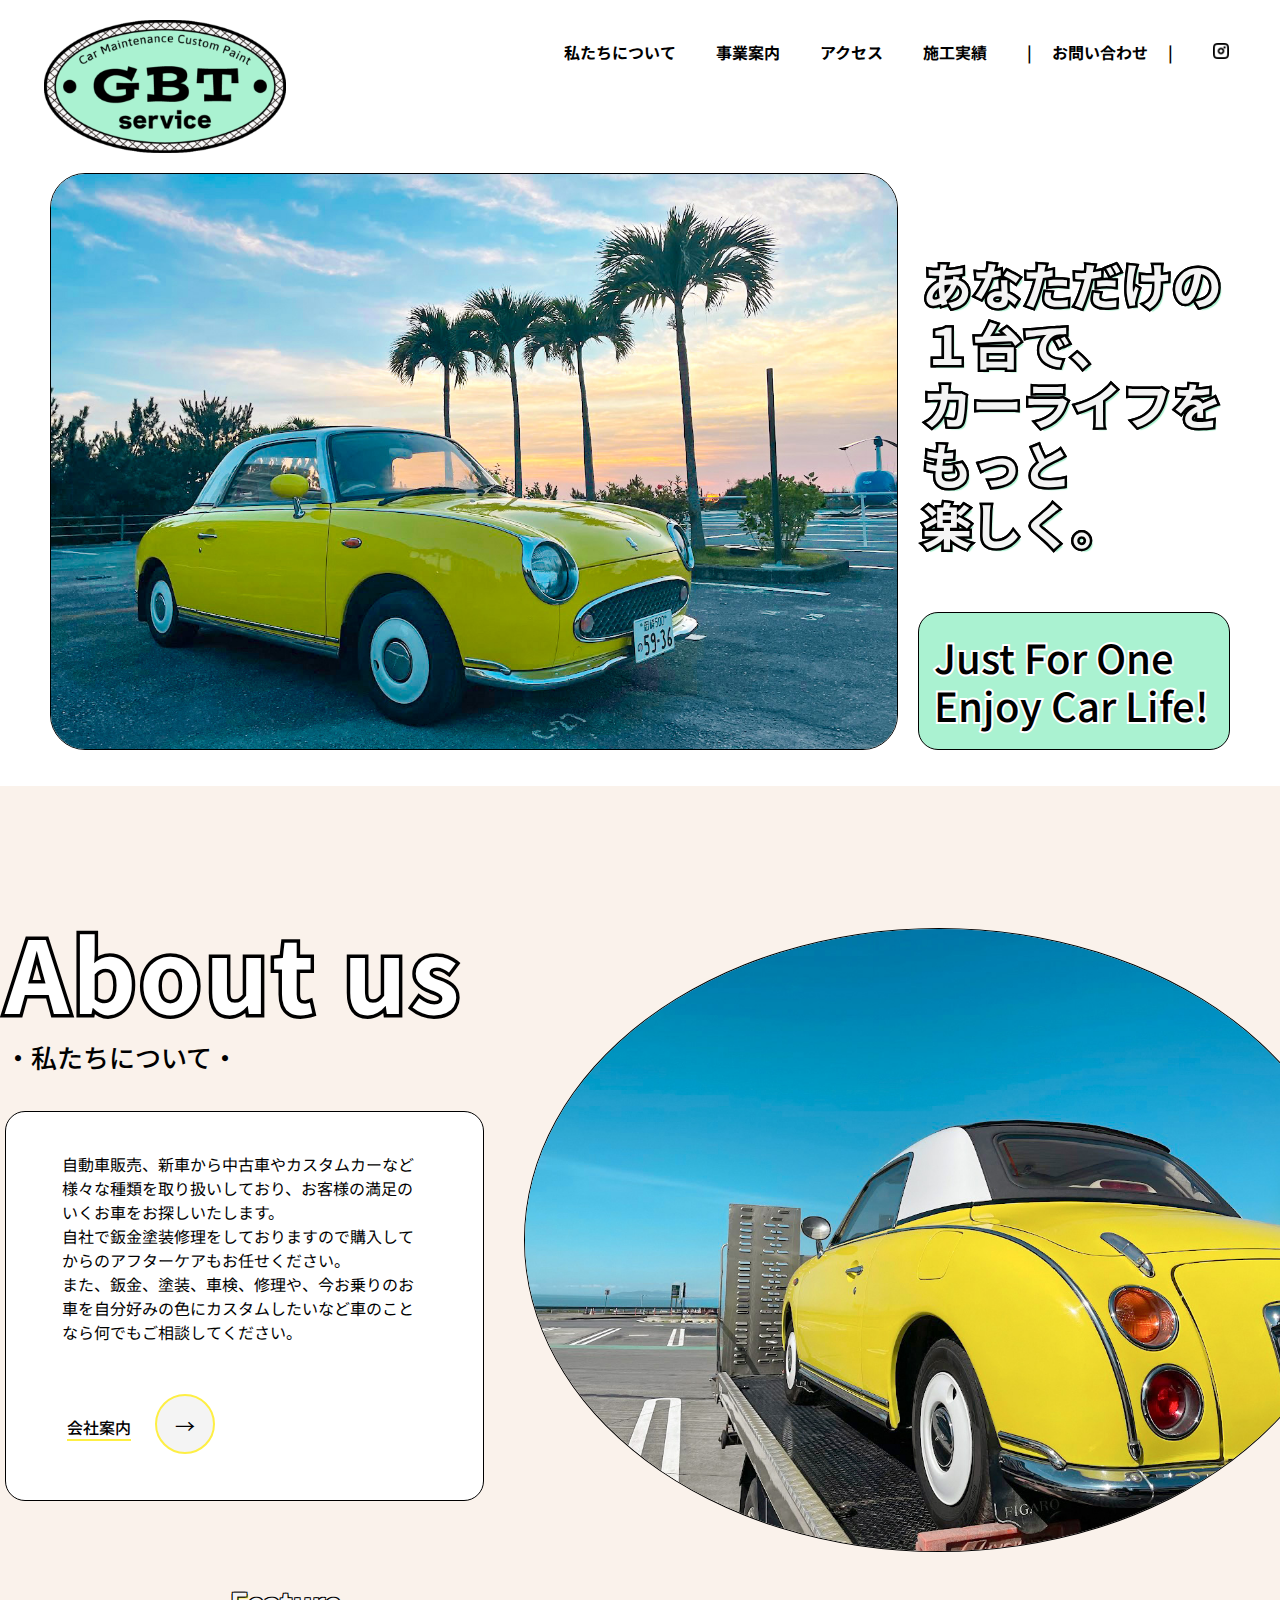
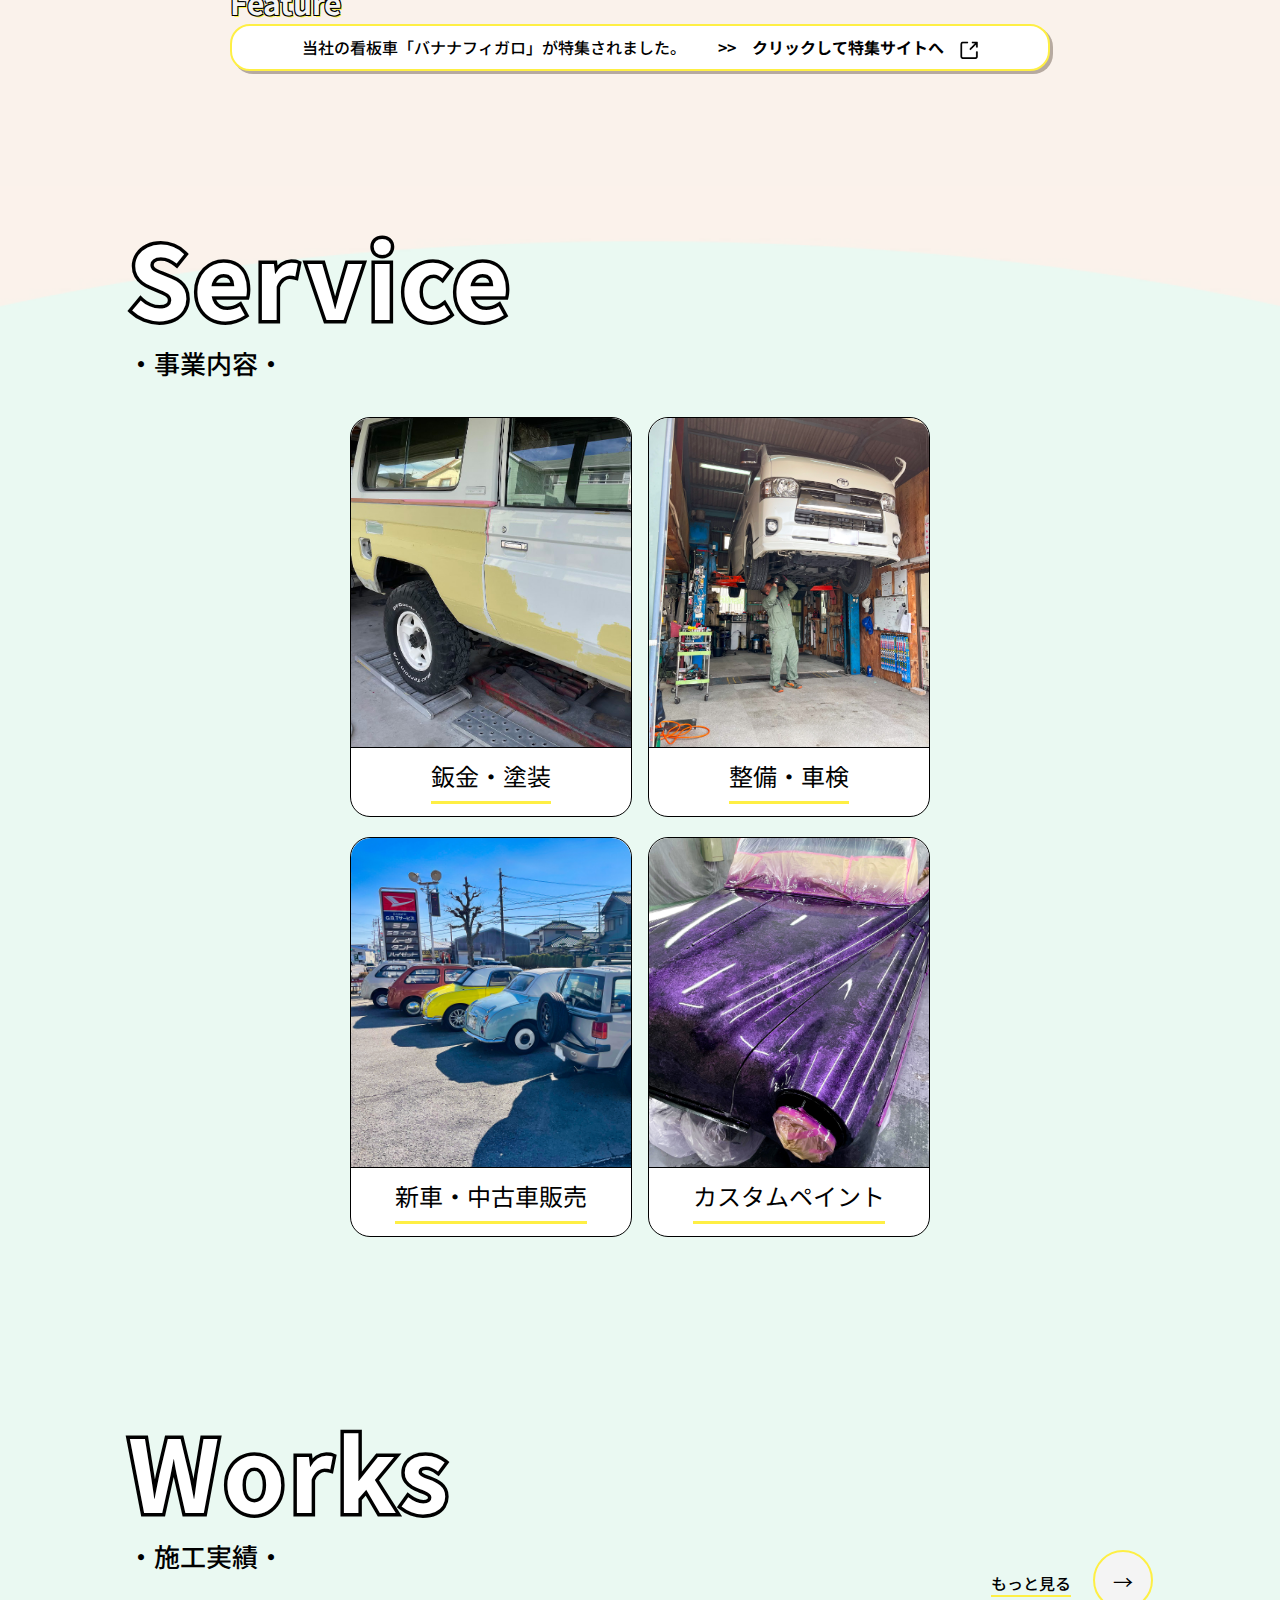
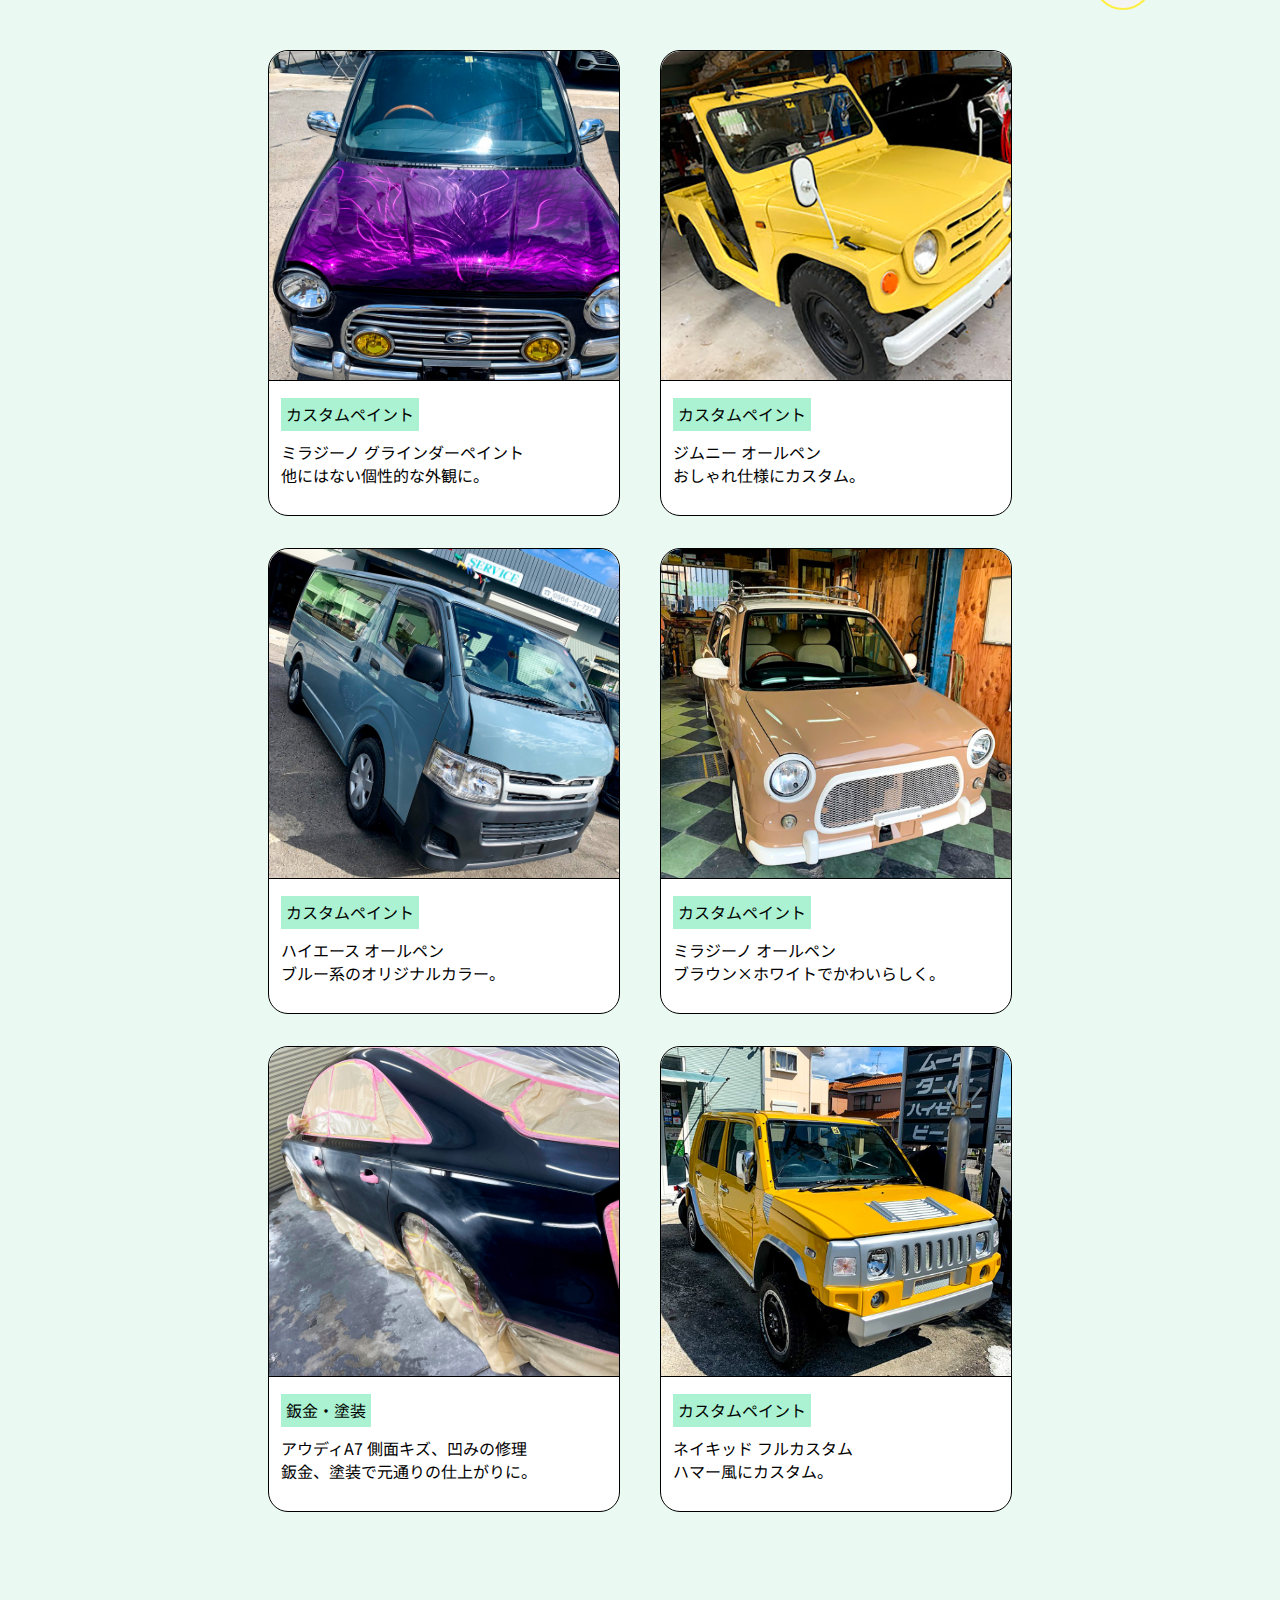
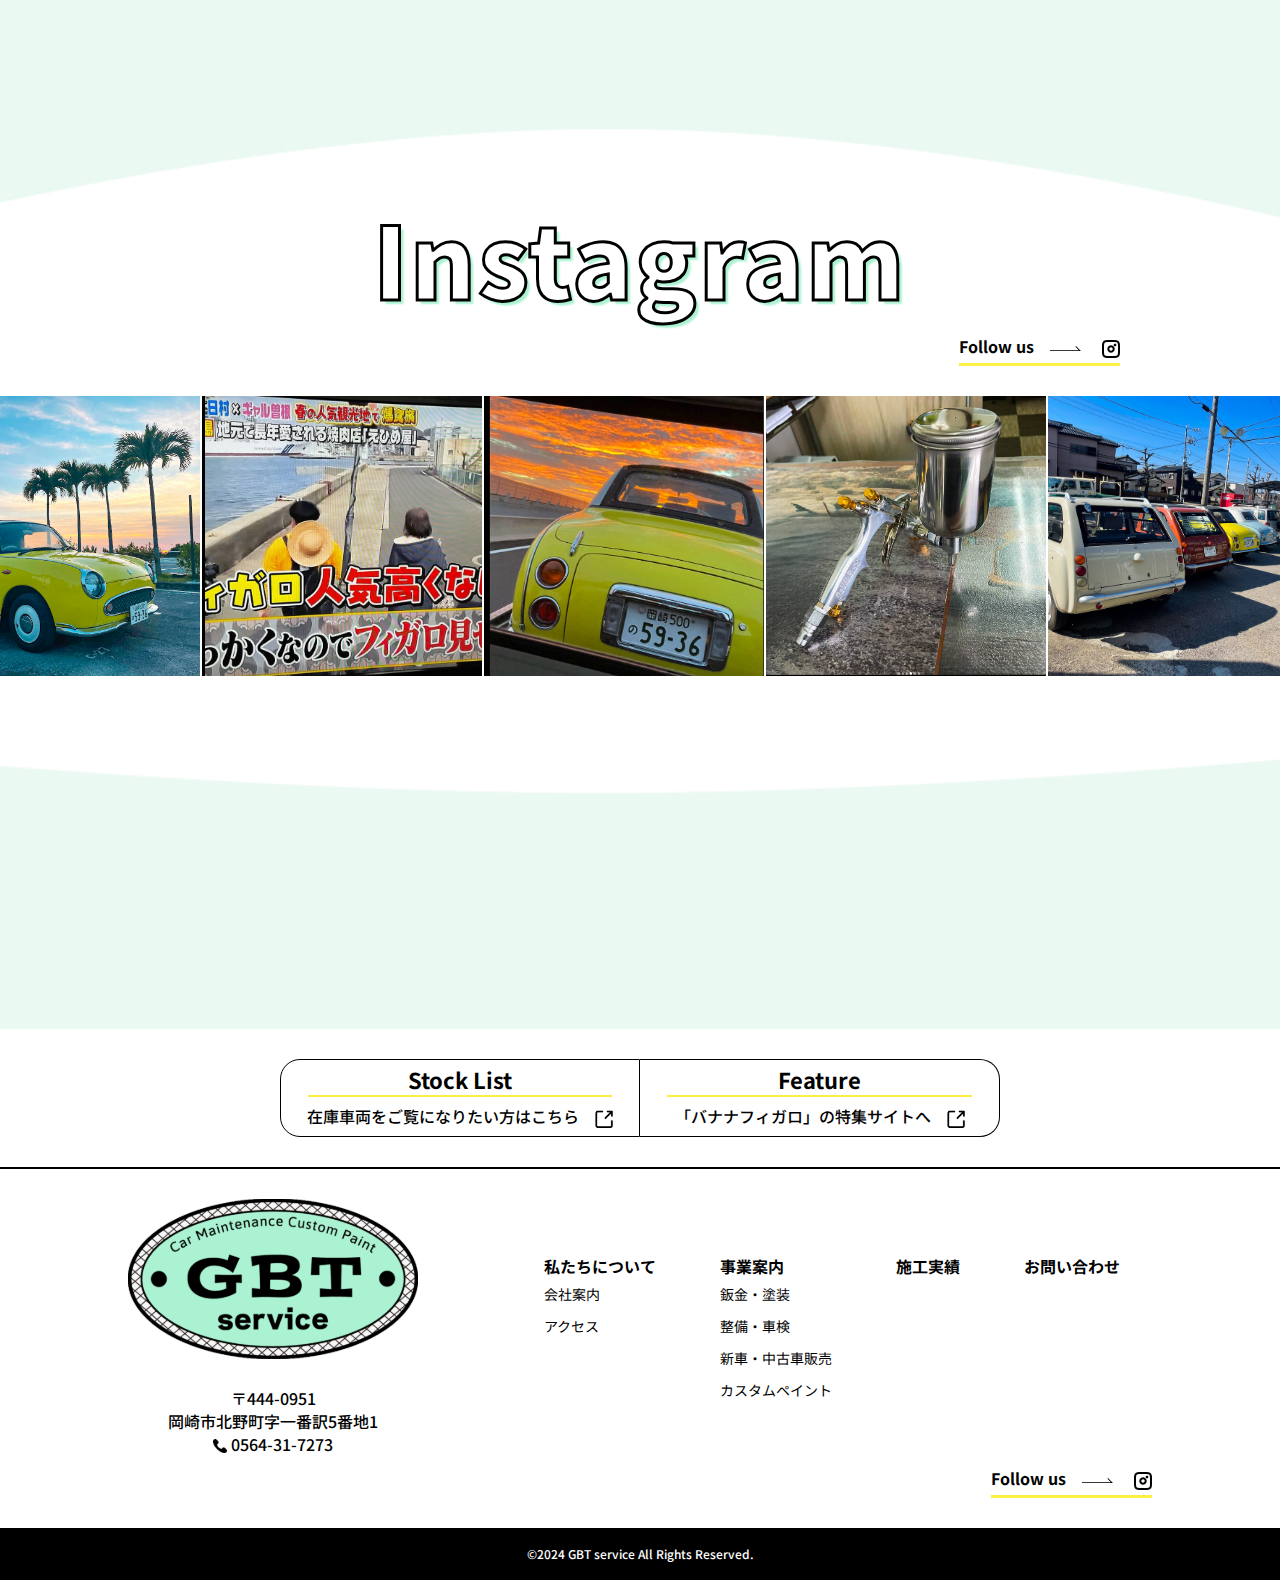
==== commit 20c0817a: "クライアント確認前最終" ====
--- a/index.html
+++ b/index.html
@@ -8,12 +8,12 @@
     <link rel="preconnect" href="https://fonts.googleapis.com">
     <link rel="preconnect" href="https://fonts.gstatic.com" crossorigin>
     <link href="https://fonts.googleapis.com/css2?family=Noto+Sans+JP:wght@100..900&display=swap" rel="stylesheet">
-    <script type="module" crossorigin src="./assets/main-BpzBVg0X.js"></script>
-    <link rel="modulepreload" crossorigin href="./assets/hamburger-xYevmGbI.js">
+    <script type="module" crossorigin src="./assets/main-CeDOJN6j.js"></script>
+    <link rel="modulepreload" crossorigin href="./assets/hamburger-BO0hkOY2.js">
     <link rel="modulepreload" crossorigin href="./assets/hamburger-button-DJdXWerx.js">
     <link rel="modulepreload" crossorigin href="./assets/close-button-D9acr4Xc.js">
     <link rel="stylesheet" crossorigin href="./assets/hamburger-gsqGC3qQ.css">
-    <link rel="stylesheet" crossorigin href="./assets/main-BgS4nhMh.css">
+    <link rel="stylesheet" crossorigin href="./assets/main-B-0w8mYC.css">
   </head>
   <body>
     <div id="app"></div>
--- a/assets/main-B-0w8mYC.css
+++ b/assets/main-B-0w8mYC.css
@@ -0,0 +1 @@
+@charset "UTF-8";html{font-family:Noto Sans JP,sans-serif;font-size:62.5%;font-weight:400}body{list-style:none}body.is-active{overflow:hidden}ul{list-style:none}a{text-decoration:none;color:inherit}header{display:flex;justify-content:space-between;width:100%;height:173px;padding:20px 4% 20px 44px;position:fixed;z-index:9;background-color:#fff}@media screen and (max-width: 1024px){header{height:133px;padding:20px 25px}}@media screen and (max-width: 768px){header{height:82px;padding:20px 18px 10px;align-items:center}}header .logo{width:242px}@media screen and (max-width: 1024px){header .logo{width:170px}}@media screen and (max-width: 768px){header .logo{width:96px}}header nav{display:flex;font-weight:700;font-size:1.6rem;padding-top:20px}@media screen and (max-width: 1024px){header nav{display:none}}header nav li{padding-right:40px}header nav li a img{width:16px;height:16px}header nav li a:hover{border-bottom:3px solid #FEEF44}header nav .list-contact:before{content:"|";padding-right:20px}header nav .list-contact:after{content:"|";padding-left:20px}header nav .insta{padding-right:0}header .hamburger-button{display:none}@media screen and (max-width: 1024px){header .hamburger-button{display:block}header .hamburger-button .hamburger-icon{width:48px;height:48px}}@media screen and (max-width: 1024px){header .hamburger.is-active{display:none}}@media screen and (max-width: 1024px){header.is-active{display:none}}.menu{display:none;position:absolute;width:100vw;height:100vh;background-color:#faf2eb;z-index:10}.menu .text-align-right{text-align:right}.menu .text-align-right .close-button{display:none}@media screen and (max-width: 1024px){.menu .text-align-right .close-button.is-active{display:inline-flex;text-align:right}.menu .text-align-right .close-button.is-active .close-icon{display:inline-block;width:48px;height:48px;margin:40px 40px 0 0}}@media screen and (max-width: 768px){.menu .text-align-right .close-button.is-active .close-icon{margin:21px 33px 0 0}}@media screen and (max-width: 1024px){.menu.is-active{position:relative;z-index:10;display:block;width:100vw;height:100vh;background-color:#faf2eb}.menu.is-active .menu-list{display:flex;align-items:flex-end;justify-content:space-between;padding:20px 25px 0 80px}.menu.is-active .menu-list ul{background-color:#faf2eb}.menu.is-active .menu-list ul li{width:355px;font-size:2.4rem;font-weight:1000;line-height:24px;letter-spacing:.01em;text-align:left;padding:18px 0;border-bottom:1px solid #A2A2A2}.menu.is-active .menu-list ul li a span{display:block;font-size:1.5rem;font-weight:500;line-height:21.72px;text-align:left}.menu.is-active .menu-list ul .icon{display:flex;align-items:center}.menu.is-active .menu-list ul .icon:before{content:"";display:inline-block;width:20px;height:20px;background-image:url([data-uri]);background-size:contain;vertical-align:middle;margin-right:13px}.menu.is-active .menu-list ul .icon-insta{display:flex;align-items:center}.menu.is-active .menu-list ul .icon-insta:before{content:"";display:inline-block;width:20px;height:20px;background-image:url([data-uri]);background-size:contain;vertical-align:middle;margin-right:13px}.menu.is-active .menu-list .logo{width:242px}}@media screen and (max-width: 1024px) and (max-width: 768px){.menu.is-active .menu-list .logo{width:170px}}@media screen and (max-width: 768px){.menu.is-active .menu-list{flex-direction:column;justify-content:center;align-items:center;padding:40px 0 0}.menu.is-active .menu-list .logo{padding-top:24px}}main{padding-top:173px}@media screen and (max-width: 1024px){main{padding-top:133px}}@media screen and (max-width: 768px){main{padding-top:82px}}.main-visual{display:flex;justify-content:center;padding:0 4.8% 36px}@media screen and (max-width: 1440px){.main-visual{padding:0 16px 36px}}@media screen and (max-width: 1024px){.main-visual{display:block;padding:0 16px}}@media screen and (max-width: 768px){.main-visual{padding:0 5px 8px}}.main-visual img{width:954px;height:577px;-o-object-fit:cover;object-fit:cover;max-width:68%;border:1px solid #000;border-radius:35px}@media screen and (max-width: 1440px){.main-visual img{-o-object-position:20% 50%;object-position:20% 50%}}@media screen and (max-width: 1024px){.main-visual img{display:inline;min-width:100%;margin:0 auto;border-radius:8px}}@media screen and (max-width: 768px){.main-visual img{width:100%;height:100%}}.main-visual div{display:flex;flex-direction:column;justify-content:space-between;min-width:332px}@media screen and (max-width: 1024px){.main-visual div{display:block}}.main-visual div .text-container{position:relative;display:inline-block;padding:80px 0 20px 24px;font-size:5rem;font-weight:700;line-height:60px;color:#f4f4f4;-webkit-text-stroke:5px #000;paint-order:stroke fill}.main-visual div .text-container:before{content:attr(data-text);position:absolute;top:0;left:0;white-space:pre-wrap;z-index:-1;color:transparent;-webkit-text-stroke:5px #000;font-size:inherit;font-weight:inherit;line-height:inherit;padding:inherit;text-shadow:3px 3px 1px #AAF2D1}.main-visual div .text-container span:after{content:"\a";white-space:pre}@media screen and (max-width: 1024px){.main-visual div .text-container span:after{content:"";white-space:none}}@media screen and (max-width: 1024px){.main-visual div .text-container{display:none}}.main-visual div .text-container-tablet{display:none}@media screen and (max-width: 1024px){.main-visual div .text-container-tablet{display:block;font-size:4rem;line-height:54px;padding-bottom:27px;color:#f4f4f4;-webkit-text-stroke:4px #000;paint-order:stroke fill}}@media screen and (max-width: 768px){.main-visual div .text-container-tablet{font-size:2.4rem;line-height:32px;letter-spacing:.03em;text-align:left;-webkit-text-stroke:3px #000}}.main-visual div p{font-size:4rem;font-weight:500;line-height:48px;border:solid 1px #000;border-radius:35px;background-color:#aaf2d1;text-align:left;margin-left:20px;padding:10px 20px 24px;-webkit-text-stroke:4px #FFFFFF;paint-order:stroke fill}@media screen and (max-width: 1440px){.main-visual div p{border-radius:20px;font-size:4rem;padding:20px 15px}}@media screen and (max-width: 1024px){.main-visual div p{width:480px;height:50px;margin:0 0 0 auto;padding:0;font-size:3.2rem;line-height:46px;border-radius:8px;position:relative;z-index:1;text-align:center;-webkit-text-stroke:2px #FFFFFF}}@media screen and (max-width: 768px){.main-visual div p{width:262px;height:32px;font-size:1.8rem;line-height:26px}}.main-visual div p span:after{content:"\a";white-space:pre}@media screen and (max-width: 1024px){.main-visual div p span:after{content:"";white-space:none}}.bgc-beige{overflow:hidden}@media screen and (max-width: 1024px){.bgc-beige{margin-top:-22px}}.about-us{width:1168px;margin:0 auto}@media screen and (max-width: 1440px){.about-us{width:100%}}.about-us .about-us-container{display:flex;padding:142px 0 29px}@media screen and (max-width: 1024px){.about-us .about-us-container{padding:119px 32px 29px}}@media screen and (max-width: 768px){.about-us .about-us-container{padding:67px 13px;display:block}}.about-us .about-us-container div{padding-right:40px;padding-left:5px}@media screen and (max-width: 1024px){.about-us .about-us-container div{padding-right:0}}.about-us .about-us-container div .about-us-text{width:479px;height:390px;font-size:1.6rem;line-height:24px;background-color:#fff;padding:40px 56px 36px;border:1px solid #000;border-radius:20px}@media screen and (max-width: 1024px){.about-us .about-us-container div .about-us-text{background-color:#faf2eb;border:none;width:100%;height:auto;padding:20px 0}}.about-us .about-us-container div .about-us-text p{padding-bottom:50px}@media screen and (max-width: 1024px){.about-us .about-us-container div .about-us-text p{padding-bottom:20px}}@media screen and (max-width: 1024px){.about-us .about-us-container div .about-us-text .about-us-link-container{text-align:right}}@media screen and (max-width: 768px){.about-us .about-us-container div .about-us-text .about-us-link-container{padding-right:35px}}.about-us .about-us-container div .about-us-text .about-us-link-container .about-us-link{display:inline-block}.about-us .about-us-container div .about-us-text .about-us-link-container .about-us-link .text{display:inline-block;font-weight:500;line-height:23px;text-align:center;box-shadow:0 2px #feef44;margin-right:20px;padding:22px 0 0}@media screen and (max-width: 768px){.about-us .about-us-container div .about-us-text .about-us-link-container .about-us-link .text{font-size:1.4rem;line-height:20px;margin-right:12px}}.about-us .about-us-container div .about-us-text .about-us-link-container .about-us-link .arrow{display:inline-block;width:60px;height:60px;border-radius:50%;border:2px solid #FEEF44;text-align:center;line-height:60px;font-size:2rem;background-color:#f4f4f4}@media screen and (max-width: 768px){.about-us .about-us-container div .about-us-text .about-us-link-container .about-us-link .arrow{width:48px;height:48px;line-height:46px;font-size:1.6rem;padding:0}}.about-us .about-us-container div .about-us-text .about-us-link-container .about-us-link:hover .text{text-shadow:2px 2px #FEEF44;border-bottom:1px solid #000;transition:all .3s ease-out}.about-us .about-us-container div .about-us-text .about-us-link-container .about-us-link:hover .arrow{border:1px solid #000;background-color:#feef44;transition:all .3s ease-out}.about-us .about-us-container .about-us-img-pc{width:994px;height:624px;border-radius:50%;border:1px solid #000}@media screen and (max-width: 1024px){.about-us .about-us-container .about-us-img-pc{display:none}}.about-us .about-us-container .about-us-img-tablet .about-us-img-tab{display:none}@media screen and (max-width: 1024px){.about-us .about-us-container .about-us-img-tablet .about-us-img-tab{display:block;width:684px;height:420px;border:1px solid #000;border-radius:50%;margin-left:30%;margin-top:-100px}}@media screen and (max-width: 768px){.about-us .about-us-container .about-us-img-tablet .about-us-img-tab{width:488px;height:300px;margin:-40px auto 0}}.about-us .feature{width:57%;margin:0 auto;min-width:820px;padding-bottom:115px}@media screen and (max-width: 1024px){.about-us .feature{min-width:680px;padding-bottom:60px}}@media screen and (max-width: 768px){.about-us .feature{width:92vw;min-width:92vw}}.about-us .feature .feature-title{font-size:30px;font-weight:700;line-height:43px;color:#f4f4f4;text-shadow:1px 1px 0 #000,-1px 1px 0 #000,-1px -1px 0 #000,1px -1px 0 #000,1.8px 1.8px 0 #FEEF44}@media screen and (max-width: 768px){.about-us .feature .feature-title{font-size:1.8rem;line-height:26.06px;letter-spacing:.04em}}.about-us .feature .feature-link{display:block;font-size:1.6rem;font-weight:500;line-height:23px;text-align:center;background-color:#fff;border:2px solid #FEEF44;border-radius:20px;box-shadow:3px 3px #b6aaa0;padding:10px 0}@media screen and (max-width: 1024px){.about-us .feature .feature-link{font-size:1.4rem;line-height:20.27px;text-align:center}}.about-us .feature .feature-link:hover{border:1px solid #000;background-color:#feef44;box-shadow:none;transition:all .3s ease-out}@media screen and (max-width: 1024px){.about-us .feature .feature-link{font-size:1.4rem;border-radius:8px}}.about-us .feature .feature-link span{font-size:1.6rem;font-weight:700;line-height:23.17px;text-align:center}@media screen and (max-width: 1024px){.about-us .feature .feature-link span{font-size:1.4rem;line-height:20.27px;text-align:center}}@media screen and (max-width: 768px){.about-us .feature .feature-link span{display:block}}.about-us .feature .feature-link span:before{content:">>";margin-right:16px;margin-left:32px;height:30px}.about-us .feature .feature-link span:after{content:"";display:inline-block;width:18px;height:18px;background-image:url([data-uri]);background-size:contain;vertical-align:middle;margin-left:16px}.service-bg-top{background-image:url(./top-service-high1440-BfckPVIs.jpg);background-position:center;background-size:cover;width:100%;height:218px}@media screen and (max-width: 1440px){.service-bg-top{background-image:url(./top-service-high1024-v9BHl-6w.jpg)}}@media screen and (max-width: 1024px){.service-bg-top{background-image:url(./top-service-high768-NkLkXsKv.jpg)}}@media screen and (max-width: 768px){.service-bg-top{background-image:url([data-uri])}}.service{margin-top:-160px;width:1168px;margin-left:auto;margin-right:auto}@media screen and (max-width: 1440px){.service{width:100%;margin-top:-170px;max-width:1025px}}@media screen and (max-width: 1024px){.service{padding:0 32px;max-width:769px}}@media screen and (max-width: 768px){.service{padding:0 12px;max-width:376px}}.service .card-container{display:flex;justify-content:center;align-items:center}@media screen and (max-width: 1440px){.service .card-container{flex-wrap:wrap;width:660px;margin:0 auto}}@media screen and (max-width: 1024px){.service .card-container{width:500px}}@media screen and (max-width: 768px){.service .card-container{width:360px}}.service .card-container figure{width:280px;height:400px;border-radius:20px;border:1px solid #000;background-color:#fff;text-align:center;margin:0 16px 20px 0}@media screen and (max-width: 1440px){.service .card-container figure{flex:0 0 282px}}@media screen and (max-width: 1024px){.service .card-container figure{width:172px;height:210px;border-radius:8px;flex:0 0 174px;margin:0 16px 20px 0}}@media screen and (max-width: 768px){.service .card-container figure{margin:0 6px 12px 0}}@media screen and (max-width: 1440px){.service .card-container figure:nth-of-type(2n){margin-right:0}}@media screen and (max-width: 768px){.service .card-container figure:nth-of-type(2n){margin-right:0}}.service .card-container figure:hover{background-color:#feef44;transition:all .3s ease-out}.service .card-container figure img{-o-object-fit:cover;object-fit:cover;width:100%;height:330px;border-radius:20px 20px 0 0;border-bottom:1px solid #000}@media screen and (max-width: 1024px){.service .card-container figure img{height:173px;border-radius:8px 8px 0 0}}.service .card-container figure .card-img1{-o-object-fit:cover;object-fit:cover;-o-object-position:35% 0;object-position:35% 0}.service .card-container figure .card-img3{-o-object-position:0 0;object-position:0 0}.service .card-container figure .card-img4{-o-object-position:0 100%;object-position:0 100%}.service .card-container figure figcaption{display:inline-block;font-size:2.4rem;font-weight:400;line-height:50px;border-bottom:3px solid #FEEF44;margin:auto}@media screen and (max-width: 1024px){.service .card-container figure figcaption{font-size:1.4rem;font-weight:500;line-height:20px;border-bottom:1.5px solid #FEEF44}}.works{background-color:#eaf9f2;width:1168px;margin:0 auto}@media screen and (max-width: 1440px){.works{width:100%;max-width:1025px}}@media screen and (max-width: 1024px){.works{padding:0 32px;max-width:769px}}@media screen and (max-width: 768px){.works{padding:0 12px;max-width:376px}}.works .flex-container{display:flex;justify-content:space-between}.works .flex-container .works-link-container{margin-top:auto}.works .flex-container .works-link-container .works-link{display:inline-block}.works .flex-container .works-link-container .works-link .text{display:inline-block;font-weight:500;font-size:1.6rem;line-height:23px;text-align:center;box-shadow:0 2px #feef44;margin-right:20px;padding:22px 0 0}.works .flex-container .works-link-container .works-link .arrow{display:inline-block;width:60px;height:60px;border-radius:50%;border:2px solid #FEEF44;text-align:center;line-height:60px;font-size:2rem;background-color:#f4f4f4}.works .flex-container .works-link-container .works-link:hover .text{text-shadow:2px 2px #FEEF44;border-bottom:1px solid #000;transition:all .3s ease-out}.works .flex-container .works-link-container .works-link:hover .arrow{border:1px solid #000;background-color:#feef44;transition:all .3s ease-out}@media screen and (max-width: 1024px){.works .flex-container .works-link-container{display:none}}.works .card-container{display:flex;flex-wrap:wrap;justify-content:center;padding-top:40px;max-width:1440px;margin:0 auto}@media screen and (max-width: 1440px){.works .card-container{flex-wrap:wrap;width:880px}}@media screen and (max-width: 1024px){.works .card-container{flex-direction:row;flex-wrap:wrap;justify-content:flex-start;width:605px}}@media screen and (max-width: 768px){.works .card-container{padding-top:0;width:360px}}.works .card-container figure{width:350px;height:466px;border-radius:20px;border:1px solid #000;margin:0 40px 32px 0;background-color:#fff}@media screen and (max-width: 1440px){.works .card-container figure{flex:0 0 352px}}@media screen and (max-width: 1024px){.works .card-container figure{width:172px;height:230px;border-radius:8px;flex:0 0 174px}}@media screen and (max-width: 768px){.works .card-container figure{margin:0 6px 12px 0}}.works .card-container figure:hover{background-color:#feef44;transition:all .3s ease-out}.works .card-container figure:nth-of-type(3n){margin-right:0}@media screen and (max-width: 1440px){.works .card-container figure:nth-of-type(3n){margin-right:40px}}@media screen and (max-width: 1024px){.works .card-container figure:nth-of-type(3n){margin-right:0}}@media screen and (max-width: 768px){.works .card-container figure:nth-of-type(3n){margin-right:6px}}@media screen and (max-width: 1440px){.works .card-container figure:nth-of-type(2n){margin-right:0}}@media screen and (max-width: 1024px){.works .card-container figure:nth-of-type(2n){margin-right:40px}}@media screen and (max-width: 768px){.works .card-container figure:nth-of-type(2n){margin-right:0}}@media screen and (max-width: 1024px){.works .card-container figure:last-of-type{margin-right:0}}.works .card-container figure img{-o-object-fit:cover;object-fit:cover;width:100%;height:330px;border-radius:20px 20px 0 0;border-bottom:1px solid #000}@media screen and (max-width: 1024px){.works .card-container figure img{height:152px;border-radius:8px 8px 0 0}}.works .card-container figure figcaption{padding:14px 12px}@media screen and (max-width: 1024px){.works .card-container figure figcaption{padding:8px 1px}}.works .card-container figure figcaption .card-title{display:inline-block;background-color:#aaf2d1;font-size:1.6rem;line-height:23px;padding:5px;margin-bottom:10px}@media screen and (max-width: 1024px){.works .card-container figure figcaption .card-title{font-size:1.2rem;line-height:17px;padding:2px}}.works .card-container figure figcaption .card-text{font-size:1.6rem;line-height:23px}@media screen and (max-width: 1024px){.works .card-container figure figcaption .card-text{font-size:1rem;line-height:14px}}.works-link-container-tablet{display:none}@media screen and (max-width: 1024px){.works-link-container-tablet{display:block;display:flex;justify-content:flex-end;width:580px;margin:0 auto}}@media screen and (max-width: 768px){.works-link-container-tablet{width:100%;padding-right:35px}}.works-link-container-tablet .works-link-tablet{display:inline-block}.works-link-container-tablet .works-link-tablet .text{display:inline-block;font-weight:500;font-size:1.6rem;line-height:23px;text-align:center;box-shadow:0 2px #feef44;margin-right:20px;padding:22px 0 0}@media screen and (max-width: 768px){.works-link-container-tablet .works-link-tablet .text{font-size:1.4rem;line-height:20px;margin-right:12px}}.works-link-container-tablet .works-link-tablet .arrow{display:inline-block;width:60px;height:60px;border-radius:50%;border:2px solid #FEEF44;text-align:center;line-height:60px;font-size:2rem}@media screen and (max-width: 768px){.works-link-container-tablet .works-link-tablet .arrow{width:48px;height:48px;line-height:46px;font-size:1.6rem;padding:0}}.insta-bg-top{background-image:url(./top-insta-high1440-l65jKqi-.jpg);background-position:center;background-size:cover;width:100%;height:200px}@media screen and (max-width: 1440px){.insta-bg-top{background-image:url(./top-insta-high1024-Cb1hJvMb.jpg)}}@media screen and (max-width: 1024px){.insta-bg-top{background-image:url(./top-insta-high768-CEqtSDje.jpg)}}.insta-bg-bottom{background-image:url(./top-insta-bottom1440-CUfkIAa5.jpg);background-position:center;background-size:cover;width:100%;height:180px}@media screen and (max-width: 1440px){.insta-bg-bottom{background-image:url(./top-insta-bottom1024-Dlv5EfC9.jpg)}}@media screen and (max-width: 1024px){.insta-bg-bottom{background-image:url(./top-insta-bottom768-BzIYrxV4.jpg);height:80px}}@media screen and (max-width: 768px){.insta-bg-bottom{background-image:url([data-uri])}}.instagram{margin-top:-100px;margin-left:auto;margin-right:auto;max-width:1440px;overflow:hidden}@media screen and (max-width: 1024px){.instagram{margin-top:-120px}}.instagram .section-title-shadow{text-align:center;font-size:10rem;font-weight:900;letter-spacing:.02em;line-height:86px;position:relative}@media screen and (max-width: 1024px){.instagram .section-title-shadow{font-size:7rem}}@media screen and (max-width: 768px){.instagram .section-title-shadow{font-size:4.2rem}}.instagram .section-title-shadow:before{content:attr(data-text);position:absolute;top:0;color:#fff;-webkit-text-stroke:3px black;text-shadow:4px 4px 2px #AAF2D1;font-size:inherit;font-weight:inherit;line-height:inherit;padding:inherit}@media screen and (max-width: 1024px){.instagram .section-title-shadow:before{font-size:7rem;-webkit-text-stroke:2px black;text-shadow:3px 3px 1px #AAF2D1}}@media screen and (max-width: 768px){.instagram .section-title-shadow:before{font-size:4.2rem;-webkit-text-stroke:2px black;text-shadow:3px 3px 1px #AAF2D1}}.instagram .instagram-link-container{display:flex;justify-content:flex-end;margin:30px 160px 30px 0}@media screen and (max-width: 1024px){.instagram .instagram-link-container{display:none}}.instagram .instagram-link-container .instagram-link{display:inline-block;padding:5px 0;font-size:1.6rem;font-weight:700;line-height:23px;text-align:left;border-bottom:3px solid #FEEF44}.instagram .instagram-link-container .instagram-link:hover{border-bottom:1px solid #000;background-color:#feef44;border-radius:5px 5px 0 0;transition:all .3s ease-out}.instagram .instagram-link-container .instagram-link a span:before{content:"";display:inline-block;width:36px;height:5px;background-image:url([data-uri]);background-size:contain;vertical-align:middle;margin-left:16px}.instagram .instagram-link-container .instagram-link a span:after{content:"";display:inline-block;width:18px;height:18px;background-image:url([data-uri]);background-size:contain;vertical-align:middle;margin-left:16px}.instagram .instagram-link-container-tablet{display:none}@media screen and (max-width: 1024px){.instagram .instagram-link-container-tablet{display:block;text-align:center}}.instagram .instagram-link-container-tablet .instagram-link-tablet{display:inline-block;padding:5px 0;font-size:1.6rem;font-weight:700;line-height:23px;border-bottom:3px solid #FEEF44}.instagram .instagram-link-container-tablet .instagram-link-tablet:hover{border-bottom:1px solid #000;background-color:#feef44;border-radius:5px 5px 0 0;transition:all .3s ease-out}.instagram .instagram-link-container-tablet .instagram-link-tablet a span:before{content:"";display:inline-block;width:36px;height:5px;background-image:url([data-uri]);background-size:contain;vertical-align:middle;margin-left:16px}.instagram .instagram-link-container-tablet .instagram-link-tablet a span:after{content:"";display:inline-block;width:18px;height:18px;background-image:url([data-uri]);background-size:contain;vertical-align:middle;margin-left:16px}.instagram .insta-img-container{text-align:center;width:-webkit-max-content;width:-moz-max-content;width:max-content;overflow:hidden;margin-left:calc(50% - 720px)}@media screen and (max-width: 1024px){.instagram .insta-img-container{width:740px;margin:0 auto;padding:40px 0}}@media screen and (max-width: 768px){.instagram .insta-img-container{width:100%;margin:0}}.instagram .insta-img-container img{-o-object-fit:cover;object-fit:cover;width:280px;height:280px}@media screen and (max-width: 1024px){.instagram .insta-img-container img{width:146px;height:146px}}@media screen and (max-width: 768px){.instagram .insta-img-container img{width:114px;height:118px}}footer .footer-high{padding:30px 0;border-bottom:2px solid #000}@media screen and (max-width: 1024px){footer .footer-high{border-bottom:none;background-color:#eaf9f2}}footer .footer-high-links{display:flex;justify-content:center;align-items:center}@media screen and (max-width: 768px){footer .footer-high-links{flex-direction:column}}footer .footer-high-links li{background-color:#fff;width:360px;height:78px;border:1px solid #000}@media screen and (max-width: 1024px){footer .footer-high-links li{width:310px;height:60px}}footer .footer-high-links li a .list-title{font-size:2.2rem;font-weight:700;line-height:31px;text-align:center;border-bottom:2px solid #FEEF44;margin:4px 27px}@media screen and (max-width: 1024px){footer .footer-high-links li a .list-title{font-size:2rem;font-weight:500;line-height:28px;margin:0 25px 2px}}footer .footer-high-links li a .text{font-size:1.6rem;font-weight:500;line-height:23px;text-align:center;padding:4px 0}@media screen and (max-width: 1024px){footer .footer-high-links li a .text{font-size:1.4rem;font-weight:400;line-height:20px}}footer .footer-high-links li a .text:after{content:"";display:inline-block;width:18px;height:18px;background-image:url([data-uri]);background-size:contain;vertical-align:middle;margin-left:16px}@media screen and (max-width: 1024px){footer .footer-high-links li a .text:after{width:12px;height:12px}}footer .footer-high-links li:hover{border-bottom:1px solid #000;background-color:#feef44;transition:all .3s ease-out}footer .footer-high-links li:first-of-type{border-radius:20px 0 0 20px}@media screen and (max-width: 1024px){footer .footer-high-links li:first-of-type{border-radius:8px;margin-right:12px}}@media screen and (max-width: 768px){footer .footer-high-links li:first-of-type{margin-right:0;margin-bottom:12px}}footer .footer-high-links li:last-of-type{border-radius:0 20px 20px 0;border-left:none}@media screen and (max-width: 1024px){footer .footer-high-links li:last-of-type{border-radius:8px;border:1px solid #000}}footer .footer-low{display:flex;justify-content:space-between;padding:30px 10%}@media screen and (max-width: 1024px){footer .footer-low{justify-content:center}}footer .footer-low .footer-flex-left{text-align:center}footer .footer-low .footer-flex-left .logo{width:290px}@media screen and (max-width: 1024px){footer .footer-low .footer-flex-left .logo{width:242px}}@media screen and (max-width: 768px){footer .footer-low .footer-flex-left .logo{width:170px}}footer .footer-low .footer-flex-left address .address{font-style:normal;font-size:1.6rem;font-weight:500;line-height:23px;text-align:center;padding:25px 0}@media screen and (max-width: 768px){footer .footer-low .footer-flex-left address .address{font-size:1.2rem;line-height:20px}}footer .footer-low .footer-flex-left address .address span:before{content:"";display:inline-block;width:14px;height:14px;background-image:url([data-uri]);background-size:contain;vertical-align:middle;margin-right:4px}@media screen and (max-width: 768px){footer .footer-low .footer-flex-left address .address span:before{width:10px;height:8px;margin-right:2px;margin-bottom:2px}}footer .footer-low-links{display:flex;justify-content:space-around;width:50vw;padding:50px 0}@media screen and (max-width: 1024px){footer .footer-low-links{display:none}}footer .footer-low-links li{padding:6px 0}footer .footer-low-links li a{font-size:1.6rem;font-weight:700;line-height:23px}footer .footer-low-links li ul .under-pages-links a{font-size:1.4rem;line-height:20px;font-weight:400}footer .footer-low .instagram-link-container{display:flex;justify-content:flex-end}@media screen and (max-width: 1024px){footer .footer-low .instagram-link-container{display:none}}footer .footer-low .instagram-link-container .instagram-link{display:inline-block;padding:5px 0;font-size:1.6rem;font-weight:700;line-height:23px;text-align:left;border-bottom:3px solid #FEEF44}footer .footer-low .instagram-link-container .instagram-link:hover{border-bottom:1px solid #000;background-color:#feef44;border-radius:5px 5px 0 0;transition:all .3s ease-out}footer .footer-low .instagram-link-container .instagram-link a span:before{content:"";display:inline-block;width:36px;height:5px;background-image:url([data-uri]);background-size:contain;vertical-align:middle;margin-left:16px}footer .footer-low .instagram-link-container .instagram-link a span:after{content:"";display:inline-block;width:18px;height:18px;background-image:url([data-uri]);background-size:contain;vertical-align:middle;margin-left:16px}footer .copyright{height:52px;font-size:12px;font-weight:500;line-height:52px;color:#fff;background-color:#000;text-align:center}@media screen and (max-width: 768px){footer .copyright{height:32px;font-size:.8rem;line-height:11px;line-height:32px}}.section-title{color:#fff;-webkit-text-stroke:7px #000;paint-order:stroke fill;font-size:10rem;font-weight:700;line-height:86px;padding-bottom:24px;letter-spacing:.03em}@media screen and (max-width: 1024px){.section-title{-webkit-text-stroke:4px #000;font-size:7rem;line-height:70px;padding-bottom:8px}}@media screen and (max-width: 768px){.section-title{font-size:4rem;line-height:40px;letter-spacing:.03em;padding-bottom:4px;text-align:left}}.section-subtitle{font-size:2.6rem;font-weight:500;line-height:37px;padding-bottom:36px}@media screen and (max-width: 1024px){.section-subtitle{font-size:2rem;line-height:28px;padding-bottom:20px}}@media screen and (max-width: 768px){.section-subtitle{font-size:1.2rem;line-height:17.38px;text-align:left}}.bgc-lightblue{background-color:#eaf9f2;padding-bottom:170px}@media screen and (max-width: 1024px){.bgc-lightblue{padding-bottom:120px}}@media screen and (max-width: 768px){.bgc-lightblue{padding-bottom:80px}}.bgc-white{background-color:#fff}.bgc-beige{background-color:#faf2eb}.mgr{margin-right:5px}@media screen and (max-width: 768px){.mgr{margin-right:3px}}
